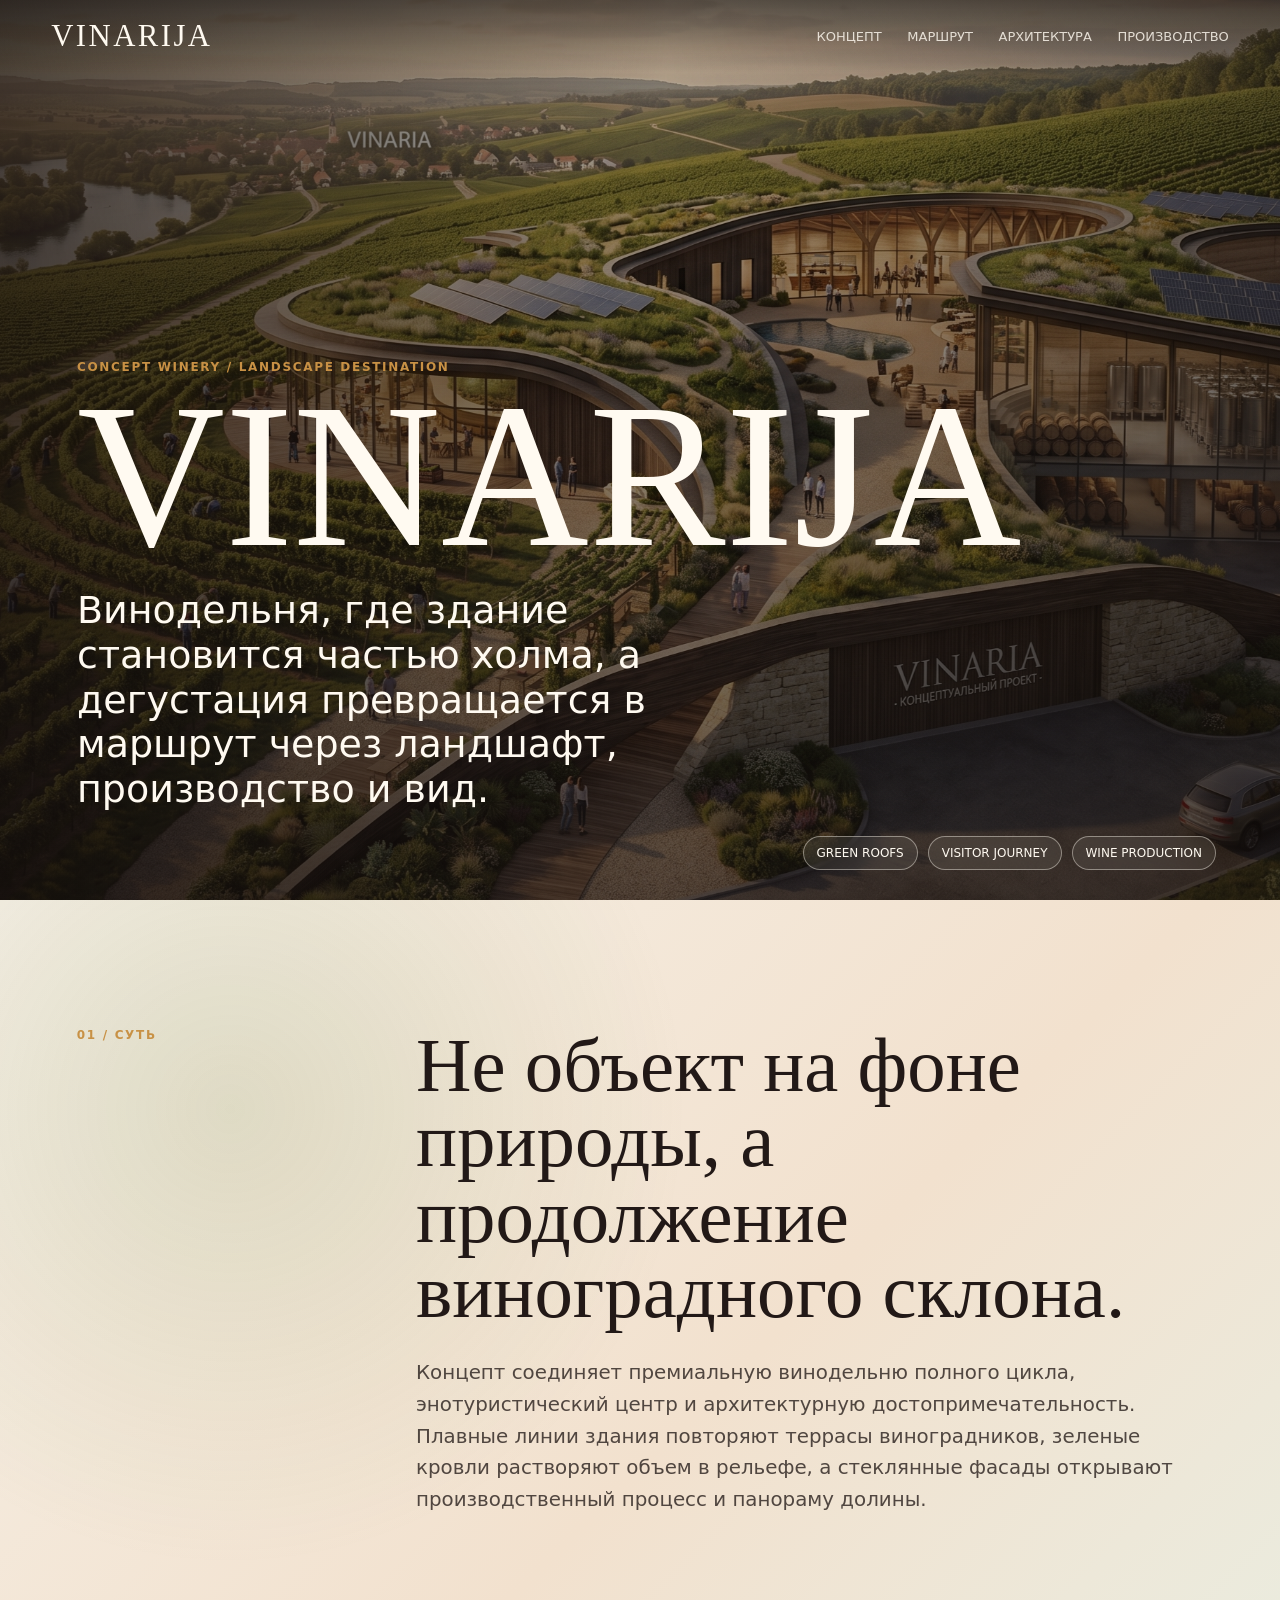
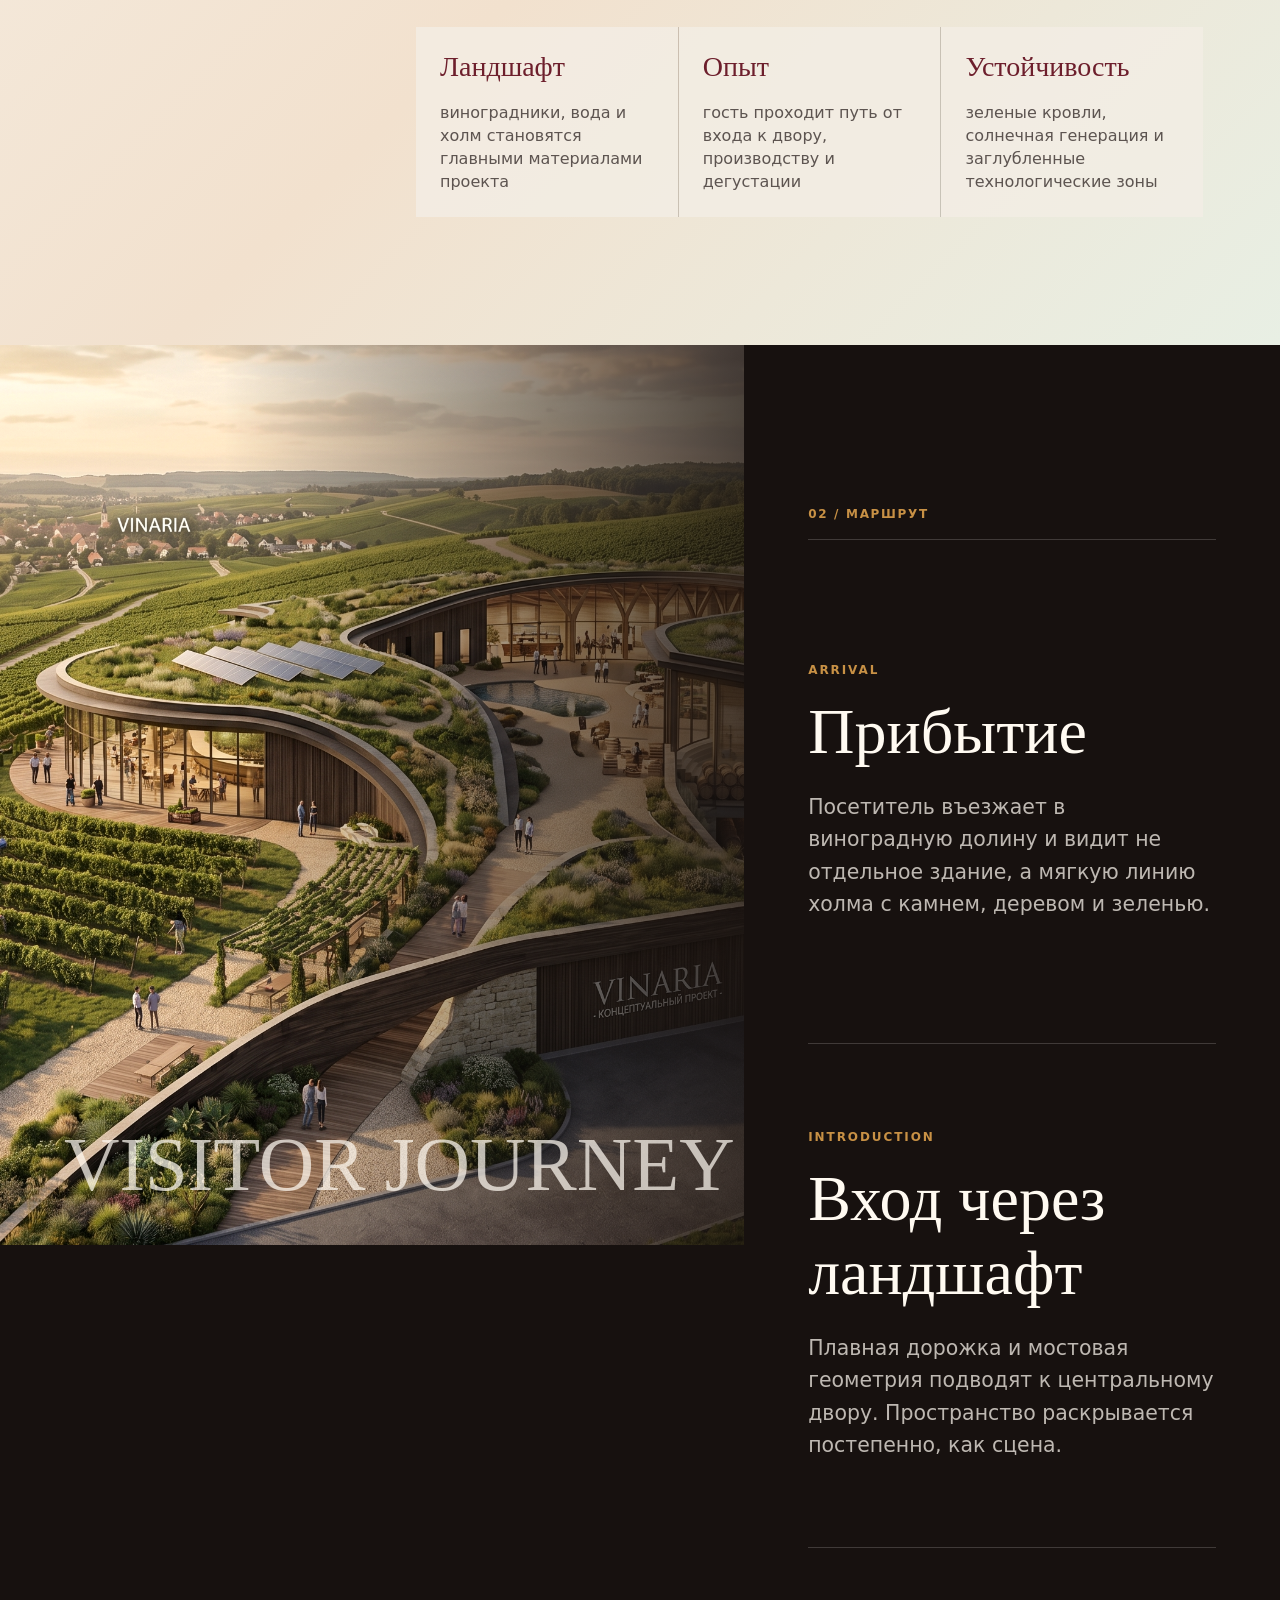
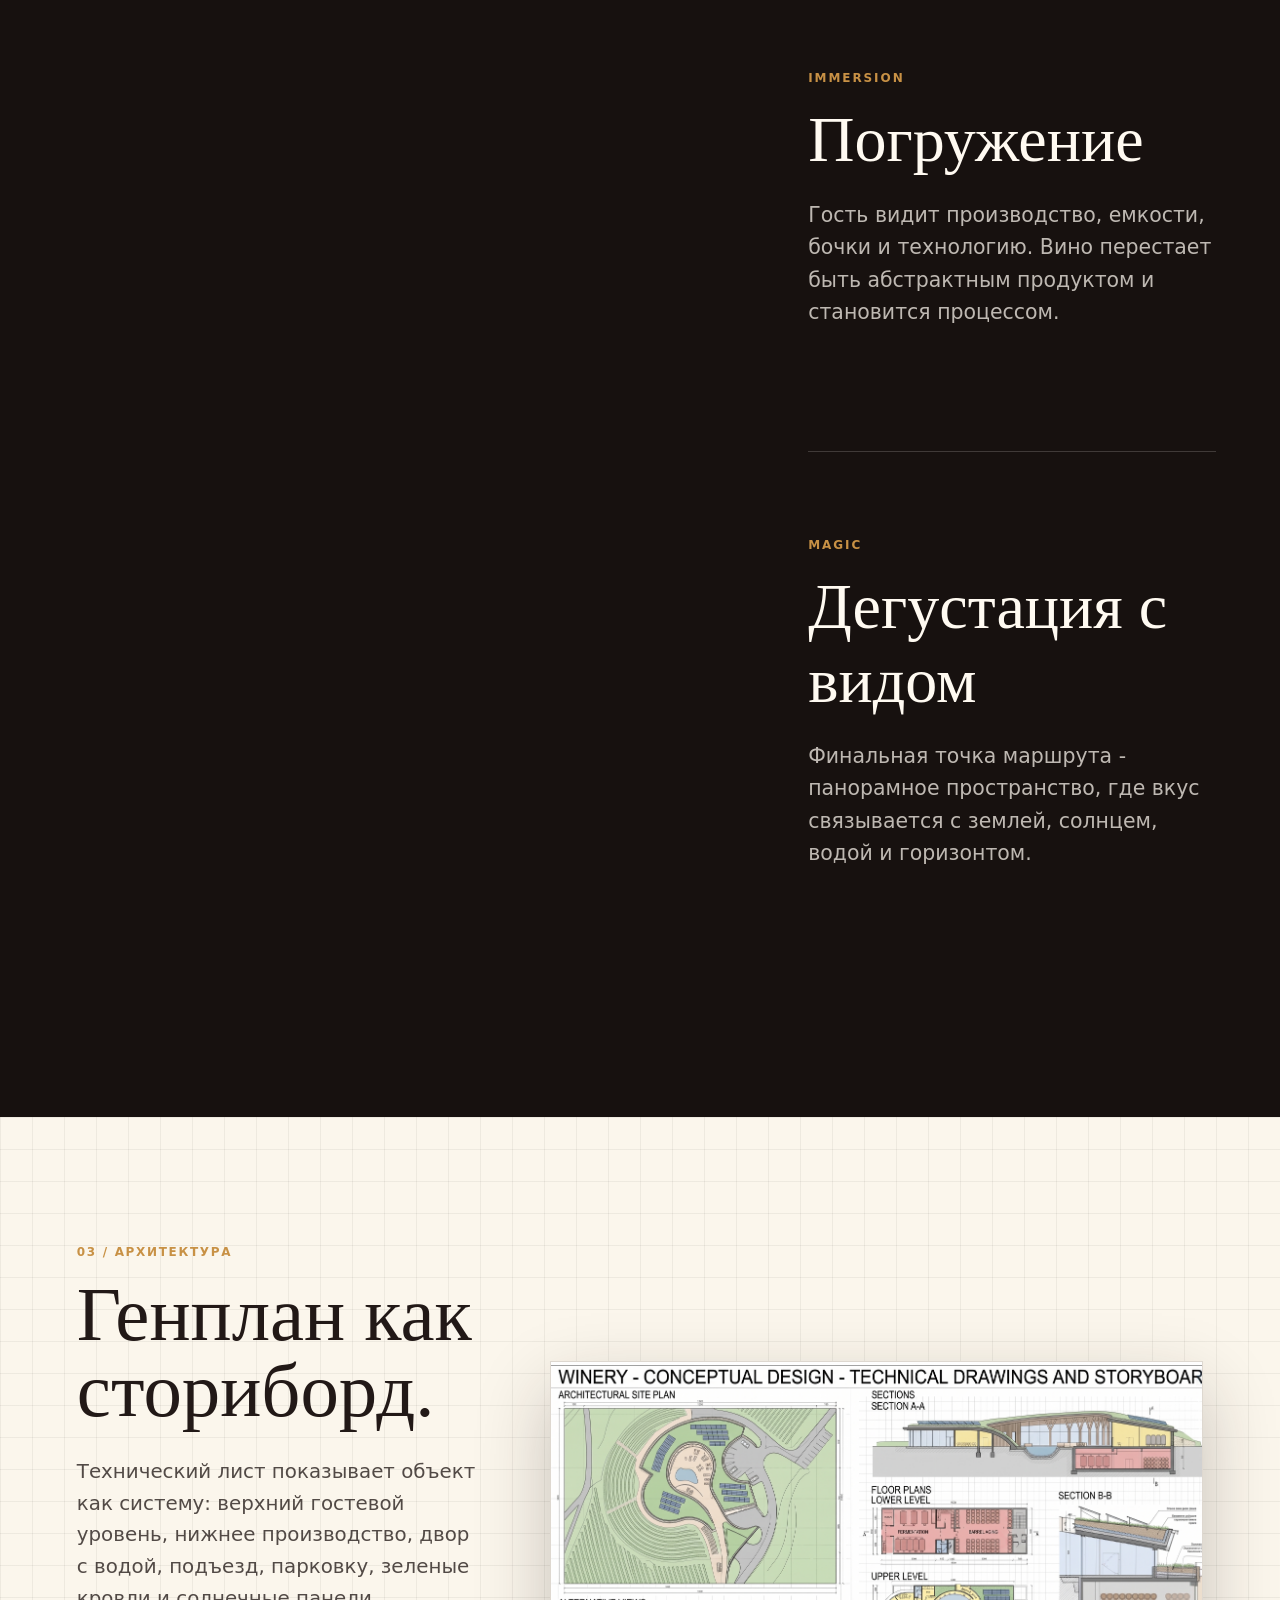
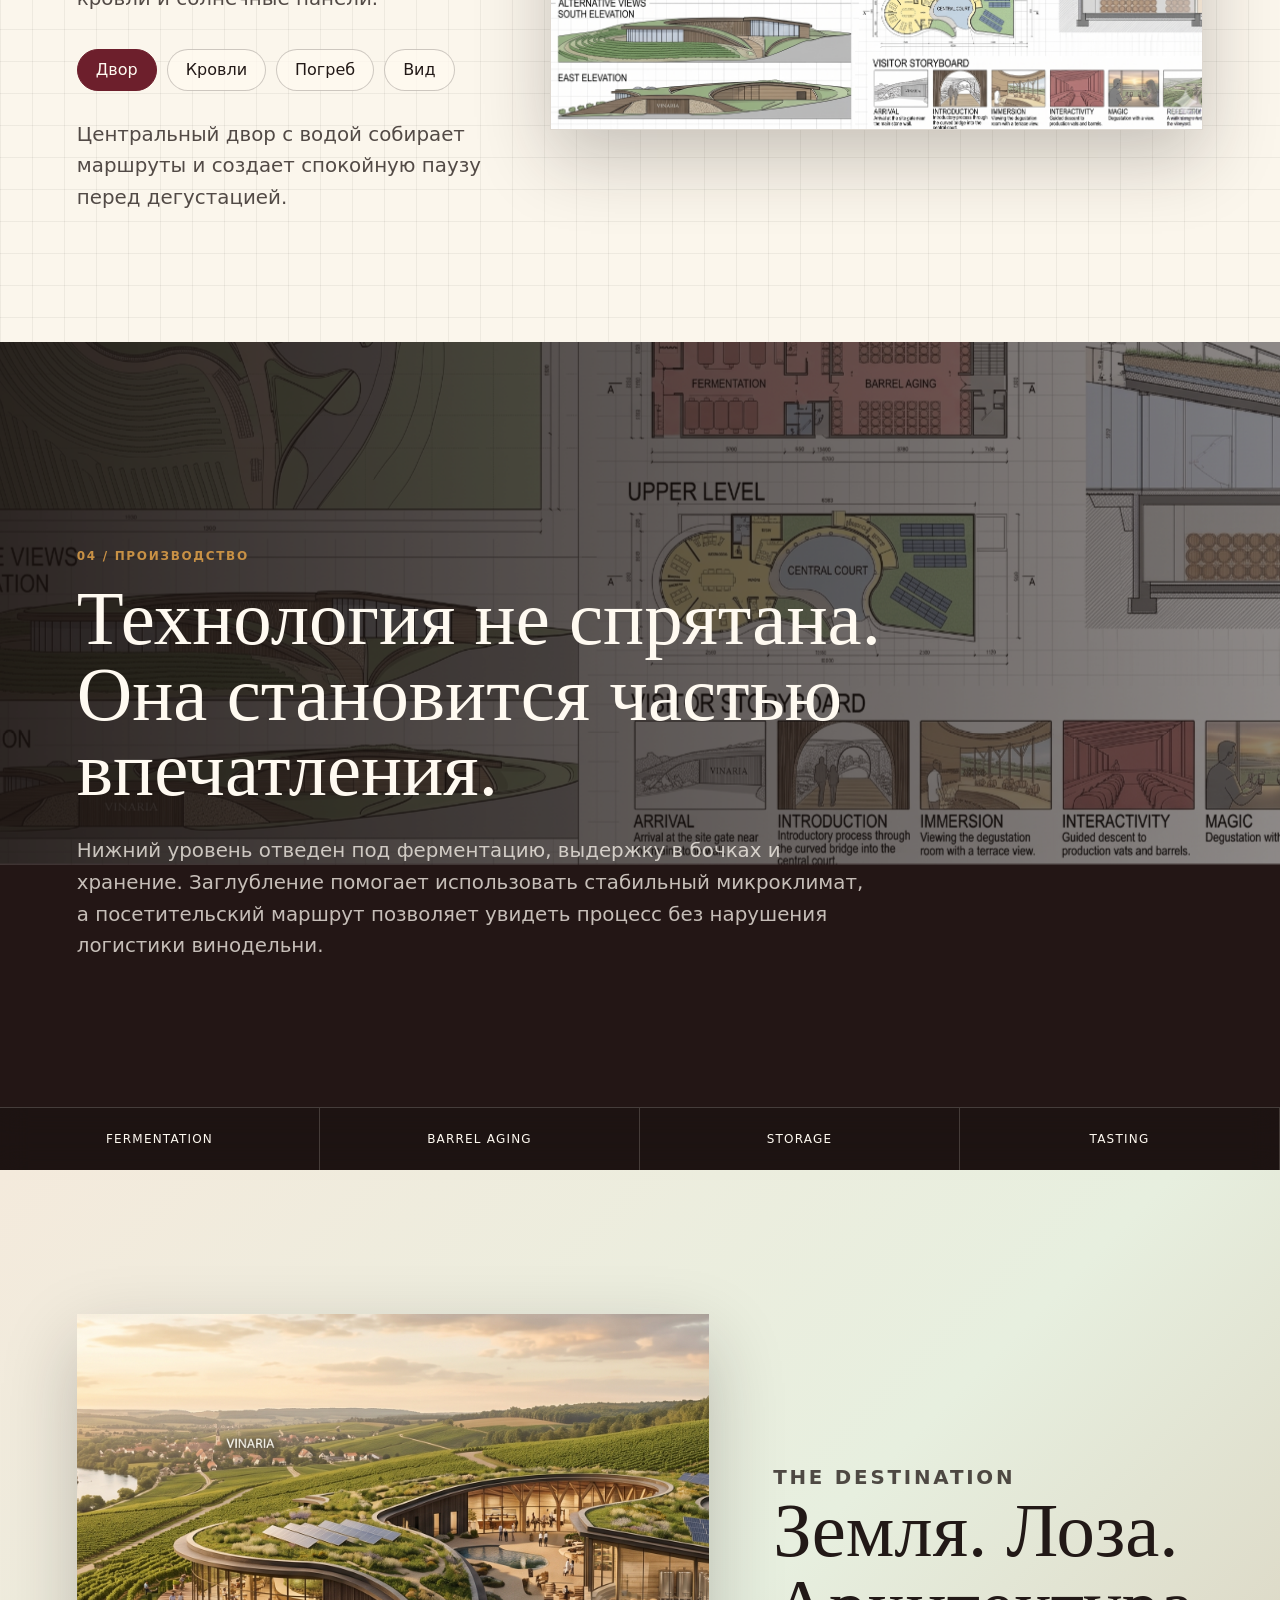
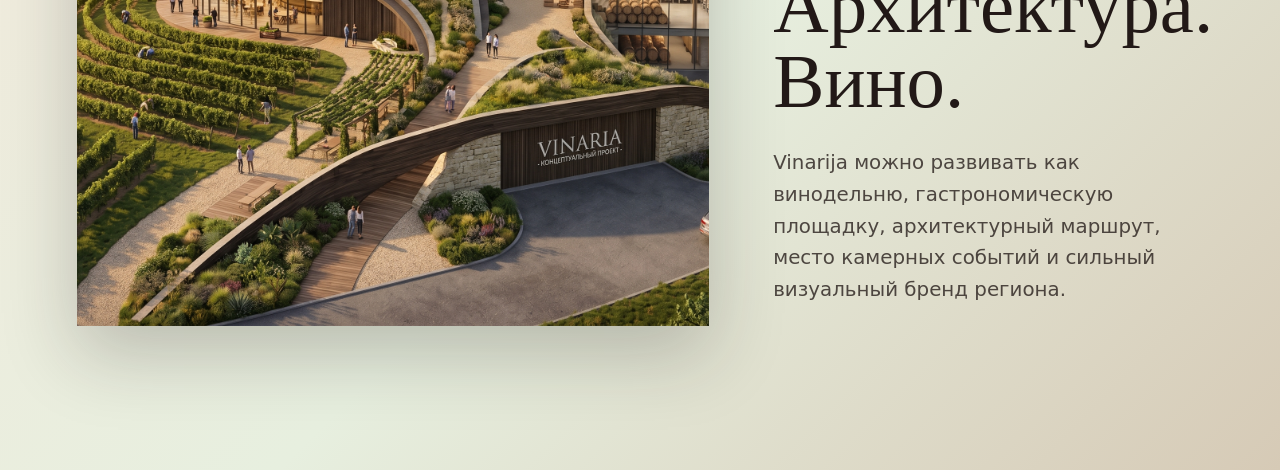
==== index.html @ 6fd708e6 "first" ====
<!doctype html>
<html lang="ru">
  <head>
    <meta charset="utf-8" />
    <meta name="viewport" content="width=device-width, initial-scale=1" />
    <title>Vinarija | Concept Winery</title>
    <meta
      name="description"
      content="Иммерсивная презентация концепта Vinarija: винодельня, встроенная в ландшафт."
    />
    <link rel="stylesheet" href="styles.css" />
  </head>
  <body>
    <div class="scroll-progress" aria-hidden="true"></div>

    <header class="site-header">
      <a class="brand" href="#top" aria-label="Vinarija">Vinarija</a>
      <nav class="nav" aria-label="Разделы презентации">
        <a href="#concept">Концепт</a>
        <a href="#journey">Маршрут</a>
        <a href="#architecture">Архитектура</a>
        <a href="#production">Производство</a>
      </nav>
    </header>

    <main id="top">
      <section class="hero" data-parallax-root>
        <img
          class="hero-bg"
          src="Gemini_Generated_Image_h305knh305knh305.png"
          alt="Панорамный вид концептуальной винодельни Vinarija среди виноградников"
          data-parallax="0.18"
        />
        <div class="hero-vignette" aria-hidden="true"></div>
        <div class="hero-content" data-parallax="-0.06">
          <p class="kicker">Concept winery / landscape destination</p>
          <h1>Vinarija</h1>
          <p class="hero-lead">
            Винодельня, где здание становится частью холма, а дегустация превращается в маршрут через
            ландшафт, производство и вид.
          </p>
        </div>
        <div class="hero-meta" aria-label="Ключевые идеи">
          <span>green roofs</span>
          <span>visitor journey</span>
          <span>wine production</span>
        </div>
      </section>

      <section id="concept" class="intro section-band">
        <div class="section-label">01 / Суть</div>
        <div class="intro-copy reveal">
          <h2>Не объект на фоне природы, а продолжение виноградного склона.</h2>
          <p>
            Концепт соединяет премиальную винодельню полного цикла, энотуристический центр и
            архитектурную достопримечательность. Плавные линии здания повторяют террасы виноградников,
            зеленые кровли растворяют объем в рельефе, а стеклянные фасады открывают производственный
            процесс и панораму долины.
          </p>
        </div>
        <div class="principles reveal">
          <article>
            <strong>Ландшафт</strong>
            <span>виноградники, вода и холм становятся главными материалами проекта</span>
          </article>
          <article>
            <strong>Опыт</strong>
            <span>гость проходит путь от входа к двору, производству и дегустации</span>
          </article>
          <article>
            <strong>Устойчивость</strong>
            <span>зеленые кровли, солнечная генерация и заглубленные технологические зоны</span>
          </article>
        </div>
      </section>

      <section id="journey" class="journey">
        <div class="sticky-visual">
          <img
            src="Gemini_Generated_Image_h305knh305knh305.png"
            alt="Вид на комплекс Vinarija с террасами, виноградниками и внутренним двором"
          />
          <div class="visual-caption">Visitor journey</div>
        </div>
        <div class="journey-steps">
          <div class="section-label">02 / Маршрут</div>
          <article class="step reveal">
            <span>Arrival</span>
            <h2>Прибытие</h2>
            <p>
              Посетитель въезжает в виноградную долину и видит не отдельное здание, а мягкую линию
              холма с камнем, деревом и зеленью.
            </p>
          </article>
          <article class="step reveal">
            <span>Introduction</span>
            <h2>Вход через ландшафт</h2>
            <p>
              Плавная дорожка и мостовая геометрия подводят к центральному двору. Пространство
              раскрывается постепенно, как сцена.
            </p>
          </article>
          <article class="step reveal">
            <span>Immersion</span>
            <h2>Погружение</h2>
            <p>
              Гость видит производство, емкости, бочки и технологию. Вино перестает быть абстрактным
              продуктом и становится процессом.
            </p>
          </article>
          <article class="step reveal">
            <span>Magic</span>
            <h2>Дегустация с видом</h2>
            <p>
              Финальная точка маршрута - панорамное пространство, где вкус связывается с землей,
              солнцем, водой и горизонтом.
            </p>
          </article>
        </div>
      </section>

      <section id="architecture" class="blueprint section-band">
        <div class="section-label">03 / Архитектура</div>
        <div class="blueprint-grid">
          <div class="blueprint-copy reveal">
            <h2>Генплан как сториборд.</h2>
            <p>
              Технический лист показывает объект как систему: верхний гостевой уровень, нижнее
              производство, двор с водой, подъезд, парковку, зеленые кровли и солнечные панели.
            </p>
            <div class="hotspot-list" aria-label="Зоны концепта">
              <button type="button" class="hotspot-button active" data-zone="court">Двор</button>
              <button type="button" class="hotspot-button" data-zone="roof">Кровли</button>
              <button type="button" class="hotspot-button" data-zone="cellar">Погреб</button>
              <button type="button" class="hotspot-button" data-zone="view">Вид</button>
            </div>
            <p class="zone-text" aria-live="polite">
              Центральный двор с водой собирает маршруты и создает спокойную паузу перед дегустацией.
            </p>
          </div>
          <figure class="blueprint-frame reveal">
            <img
              src="Gemini_Generated_Image_v2omvxv2omvxv2om.png"
              alt="Технический концепт-лист винодельни с генпланом, разрезами, фасадами и маршрутом посетителя"
            />
          </figure>
        </div>
      </section>

      <section id="production" class="production">
        <div class="production-bg" aria-hidden="true"></div>
        <div class="production-content reveal">
          <div class="section-label">04 / Производство</div>
          <h2>Технология не спрятана. Она становится частью впечатления.</h2>
          <p>
            Нижний уровень отведен под ферментацию, выдержку в бочках и хранение. Заглубление помогает
            использовать стабильный микроклимат, а посетительский маршрут позволяет увидеть процесс без
            нарушения логистики винодельни.
          </p>
        </div>
        <div class="production-strip" aria-label="Производственные зоны">
          <span>fermentation</span>
          <span>barrel aging</span>
          <span>storage</span>
          <span>tasting</span>
        </div>
      </section>

      <section class="finale">
        <div class="finale-image reveal">
          <img
            src="Gemini_Generated_Image_h305knh305knh305.png"
            alt="Закатный вид на комплекс Vinarija в виноградниках"
          />
        </div>
        <div class="finale-copy reveal">
          <p class="kicker">The destination</p>
          <h2>Земля. Лоза. Архитектура. Вино.</h2>
          <p>
            Vinarija можно развивать как винодельню, гастрономическую площадку, архитектурный маршрут,
            место камерных событий и сильный визуальный бренд региона.
          </p>
        </div>
      </section>
    </main>

    <script src="script.js"></script>
  </body>
</html>
---- styles.css ----
:root {
  --ink: #221917;
  --paper: #f6f0e6;
  --mist: #e8efe4;
  --stone: #b9ab95;
  --moss: #4f6c3d;
  --leaf: #789052;
  --wine: #6d1f2c;
  --amber: #c89145;
  --white: #fffaf1;
  --shadow: 0 28px 70px rgba(34, 25, 23, 0.24);
  --header-h: 72px;
}

* {
  box-sizing: border-box;
}

html {
  scroll-behavior: smooth;
}

body {
  margin: 0;
  color: var(--ink);
  background: var(--paper);
  font-family:
    Inter, ui-sans-serif, system-ui, -apple-system, BlinkMacSystemFont, "Segoe UI", Arial, sans-serif;
  overflow-x: hidden;
}

img {
  display: block;
  max-width: 100%;
}

a {
  color: inherit;
  text-decoration: none;
}

.scroll-progress {
  position: fixed;
  z-index: 50;
  top: 0;
  left: 0;
  width: 0%;
  height: 3px;
  background: linear-gradient(90deg, var(--wine), var(--amber), var(--leaf));
}

.site-header {
  position: fixed;
  z-index: 40;
  top: 0;
  left: 0;
  right: 0;
  height: var(--header-h);
  display: flex;
  align-items: center;
  justify-content: space-between;
  padding: 0 clamp(18px, 4vw, 56px);
  color: var(--white);
  background: linear-gradient(180deg, rgba(24, 18, 15, 0.58), rgba(24, 18, 15, 0));
  transition:
    background 220ms ease,
    color 220ms ease,
    box-shadow 220ms ease;
}

.site-header.is-solid {
  color: var(--ink);
  background: rgba(246, 240, 230, 0.9);
  backdrop-filter: blur(18px);
  box-shadow: 0 10px 30px rgba(34, 25, 23, 0.08);
}

.brand {
  font-family: Georgia, "Times New Roman", serif;
  font-size: clamp(22px, 2.4vw, 34px);
  text-transform: uppercase;
  letter-spacing: 0.08em;
}

.nav {
  display: flex;
  gap: clamp(12px, 2vw, 28px);
  font-size: 13px;
  text-transform: uppercase;
}

.nav a {
  opacity: 0.82;
}

.nav a:hover {
  opacity: 1;
}

.hero {
  position: relative;
  min-height: 100vh;
  display: grid;
  align-items: end;
  padding: calc(var(--header-h) + 64px) clamp(20px, 6vw, 92px) 88px;
  isolation: isolate;
  overflow: hidden;
  color: var(--white);
}

.hero-bg {
  position: absolute;
  z-index: -3;
  inset: -8vh -4vw;
  width: 108vw;
  height: 116vh;
  max-width: none;
  object-fit: cover;
  transform: translate3d(0, var(--parallax-y, 0px), 0) scale(1.03);
  will-change: transform;
}

.hero-vignette {
  position: absolute;
  z-index: -2;
  inset: 0;
  background:
    linear-gradient(90deg, rgba(20, 14, 12, 0.72), rgba(20, 14, 12, 0.18) 52%, rgba(20, 14, 12, 0.42)),
    linear-gradient(180deg, rgba(20, 14, 12, 0.12), rgba(20, 14, 12, 0.62));
}

.hero-content {
  max-width: 820px;
  transform: translate3d(0, var(--parallax-y, 0px), 0);
  will-change: transform;
}

.kicker,
.section-label {
  margin: 0 0 18px;
  color: var(--amber);
  font-size: 12px;
  font-weight: 700;
  letter-spacing: 0.14em;
  text-transform: uppercase;
}

.hero h1 {
  margin: 0;
  font-family: Georgia, "Times New Roman", serif;
  font-size: clamp(76px, 16vw, 220px);
  font-weight: 400;
  line-height: 0.82;
  text-transform: uppercase;
}

.hero-lead {
  max-width: 680px;
  margin: 28px 0 0;
  font-size: clamp(20px, 3vw, 38px);
  line-height: 1.18;
}

.hero-meta {
  position: absolute;
  right: clamp(18px, 5vw, 72px);
  bottom: 30px;
  display: flex;
  gap: 10px;
  flex-wrap: wrap;
  justify-content: flex-end;
}

.hero-meta span {
  padding: 9px 13px;
  border: 1px solid rgba(255, 250, 241, 0.42);
  border-radius: 999px;
  color: var(--white);
  background: rgba(255, 250, 241, 0.08);
  backdrop-filter: blur(14px);
  font-size: 12px;
  text-transform: uppercase;
}

.section-band {
  padding: clamp(70px, 10vw, 140px) clamp(20px, 6vw, 92px);
}

.intro {
  display: grid;
  grid-template-columns: minmax(120px, 0.4fr) minmax(0, 1.2fr);
  gap: clamp(28px, 6vw, 88px);
  background:
    radial-gradient(circle at 18% 20%, rgba(120, 144, 82, 0.18), transparent 34%),
    linear-gradient(135deg, var(--paper), #f2e1ce 52%, var(--mist));
}

.intro-copy h2,
.blueprint-copy h2,
.production-content h2,
.finale-copy h2 {
  margin: 0;
  font-family: Georgia, "Times New Roman", serif;
  font-size: clamp(38px, 6vw, 88px);
  font-weight: 400;
  line-height: 0.98;
}

.intro-copy p,
.blueprint-copy p,
.production-content p,
.finale-copy p {
  margin: 28px 0 0;
  max-width: 790px;
  color: rgba(34, 25, 23, 0.78);
  font-size: clamp(17px, 1.55vw, 23px);
  line-height: 1.6;
}

.principles {
  grid-column: 2;
  display: grid;
  grid-template-columns: repeat(3, minmax(0, 1fr));
  gap: 1px;
  margin-top: 34px;
  background: rgba(34, 25, 23, 0.18);
}

.principles article {
  min-height: 180px;
  padding: 24px;
  background: rgba(255, 250, 241, 0.76);
}

.principles strong {
  display: block;
  margin-bottom: 18px;
  color: var(--wine);
  font-family: Georgia, "Times New Roman", serif;
  font-size: 28px;
  font-weight: 400;
}

.principles span {
  color: rgba(34, 25, 23, 0.72);
  line-height: 1.45;
}

.journey {
  display: grid;
  grid-template-columns: minmax(0, 1fr) minmax(360px, 0.72fr);
  min-height: 240vh;
  background: #17110f;
  color: var(--white);
}

.sticky-visual {
  position: sticky;
  top: 0;
  height: 100vh;
  overflow: hidden;
}

.sticky-visual img {
  width: 100%;
  height: 100%;
  object-fit: cover;
  transform: scale(1.04);
  filter: saturate(0.9) contrast(1.04);
}

.sticky-visual::after {
  content: "";
  position: absolute;
  inset: 0;
  background: linear-gradient(90deg, transparent 30%, rgba(23, 17, 15, 0.75));
}

.visual-caption {
  position: absolute;
  left: clamp(20px, 5vw, 70px);
  bottom: 36px;
  z-index: 2;
  color: rgba(255, 250, 241, 0.72);
  font-family: Georgia, "Times New Roman", serif;
  font-size: clamp(38px, 6vw, 96px);
  text-transform: uppercase;
}

.journey-steps {
  padding: 18vh clamp(20px, 5vw, 72px);
}

.journey .section-label {
  position: sticky;
  top: 96px;
}

.step {
  min-height: 56vh;
  display: flex;
  flex-direction: column;
  justify-content: center;
  border-top: 1px solid rgba(255, 250, 241, 0.18);
}

.step span {
  color: var(--amber);
  font-size: 12px;
  font-weight: 800;
  letter-spacing: 0.16em;
  text-transform: uppercase;
}

.step h2 {
  margin: 18px 0 0;
  font-family: Georgia, "Times New Roman", serif;
  font-size: clamp(38px, 5vw, 78px);
  font-weight: 400;
}

.step p {
  max-width: 540px;
  margin: 22px 0 0;
  color: rgba(255, 250, 241, 0.72);
  font-size: clamp(17px, 1.6vw, 22px);
  line-height: 1.58;
}

.blueprint {
  background:
    linear-gradient(rgba(34, 25, 23, 0.06) 1px, transparent 1px),
    linear-gradient(90deg, rgba(34, 25, 23, 0.06) 1px, transparent 1px),
    #fbf6ec;
  background-size: 32px 32px;
}

.blueprint-grid {
  display: grid;
  grid-template-columns: minmax(300px, 0.72fr) minmax(0, 1.15fr);
  gap: clamp(28px, 5vw, 70px);
  align-items: center;
}

.hotspot-list {
  display: flex;
  flex-wrap: wrap;
  gap: 10px;
  margin-top: 34px;
}

.hotspot-button {
  min-height: 42px;
  padding: 0 18px;
  border: 1px solid rgba(34, 25, 23, 0.22);
  border-radius: 999px;
  color: var(--ink);
  background: rgba(255, 250, 241, 0.74);
  cursor: pointer;
  font: inherit;
}

.hotspot-button.active,
.hotspot-button:hover {
  color: var(--white);
  background: var(--wine);
  border-color: var(--wine);
}

.zone-text {
  min-height: 92px;
}

.blueprint-frame {
  margin: 0;
  border: 1px solid rgba(34, 25, 23, 0.15);
  background: var(--white);
  box-shadow: var(--shadow);
  overflow: hidden;
}

.blueprint-frame img {
  width: 100%;
  aspect-ratio: 16 / 9;
  object-fit: cover;
  object-position: 50% 28%;
  transition: transform 500ms ease;
}

.blueprint-frame:hover img {
  transform: scale(1.035);
}

.production {
  position: relative;
  min-height: 92vh;
  display: grid;
  align-items: center;
  padding: clamp(70px, 10vw, 140px) clamp(20px, 6vw, 92px);
  overflow: hidden;
  color: var(--white);
  background: #231615;
}

.production-bg {
  position: absolute;
  inset: 0;
  background:
    linear-gradient(90deg, rgba(23, 17, 15, 0.9), rgba(23, 17, 15, 0.28)),
    url("Gemini_Generated_Image_v2omvxv2omvxv2om.png") center / cover;
  transform: translate3d(0, var(--production-y, 0px), 0) scale(1.08);
  opacity: 0.72;
  will-change: transform;
}

.production-content {
  position: relative;
  z-index: 1;
  max-width: 900px;
}

.production-content p {
  color: rgba(255, 250, 241, 0.74);
}

.production-strip {
  position: absolute;
  z-index: 1;
  left: 0;
  right: 0;
  bottom: 0;
  display: grid;
  grid-template-columns: repeat(4, 1fr);
  border-top: 1px solid rgba(255, 250, 241, 0.18);
  background: rgba(23, 17, 15, 0.42);
  backdrop-filter: blur(14px);
}

.production-strip span {
  padding: 24px 18px;
  border-right: 1px solid rgba(255, 250, 241, 0.18);
  text-align: center;
  text-transform: uppercase;
  letter-spacing: 0.1em;
  font-size: 12px;
}

.finale {
  min-height: 100vh;
  display: grid;
  grid-template-columns: minmax(0, 1fr) minmax(320px, 0.68fr);
  gap: clamp(28px, 5vw, 76px);
  align-items: center;
  padding: clamp(70px, 10vw, 130px) clamp(20px, 6vw, 92px);
  background: linear-gradient(135deg, #f4eadc, #e7efdf 54%, #d6cab6);
}

.finale-image {
  overflow: hidden;
  box-shadow: var(--shadow);
}

.finale-image img {
  width: 100%;
  height: min(68vh, 720px);
  object-fit: cover;
}

.finale-copy {
  align-self: end;
  padding-bottom: 4vh;
}

.reveal {
  opacity: 0;
  transform: translateY(30px);
  transition:
    opacity 700ms ease,
    transform 700ms ease;
}

.reveal.in-view {
  opacity: 1;
  transform: translateY(0);
}

@media (max-width: 980px) {
  .nav {
    display: none;
  }

  .intro,
  .blueprint-grid,
  .finale {
    grid-template-columns: 1fr;
  }

  .principles {
    grid-column: auto;
    grid-template-columns: 1fr;
  }

  .journey {
    grid-template-columns: 1fr;
    min-height: auto;
  }

  .sticky-visual {
    position: relative;
    height: 64vh;
  }

  .sticky-visual::after {
    background: linear-gradient(180deg, transparent, rgba(23, 17, 15, 0.8));
  }

  .journey-steps {
    padding-top: 70px;
  }

  .step {
    min-height: 44vh;
  }
}

@media (max-width: 640px) {
  :root {
    --header-h: 62px;
  }

  .site-header {
    padding-inline: 18px;
  }

  .hero {
    min-height: 100svh;
    padding: calc(var(--header-h) + 34px) 18px 128px;
  }

  .hero-bg {
    inset: 0;
    width: 100%;
    height: 100%;
    object-position: 58% 50%;
  }

  .hero-meta {
    left: 18px;
    right: 18px;
    bottom: 24px;
    justify-content: flex-start;
  }

  .hero-content {
    margin-bottom: 76px;
  }

  .hero h1 {
    font-size: clamp(50px, 17vw, 66px);
  }

  .hero-lead {
    margin-top: 18px;
    font-size: clamp(18px, 5.8vw, 24px);
  }

  .hero-meta span {
    font-size: 11px;
  }

  .section-band,
  .production,
  .finale {
    padding-inline: 18px;
  }

  .intro-copy h2,
  .blueprint-copy h2,
  .production-content h2,
  .finale-copy h2 {
    font-size: clamp(36px, 12vw, 56px);
  }

  .blueprint-frame img {
    aspect-ratio: 4 / 5;
    object-position: 40% 20%;
  }

  .production {
    padding-bottom: 190px;
  }

  .production-strip {
    grid-template-columns: 1fr 1fr;
  }
}

@media (prefers-reduced-motion: reduce) {
  *,
  *::before,
  *::after {
    scroll-behavior: auto !important;
    transition-duration: 0.01ms !important;
    animation-duration: 0.01ms !important;
  }

  .hero-bg,
  .hero-content,
  .production-bg {
    transform: none !important;
  }
}
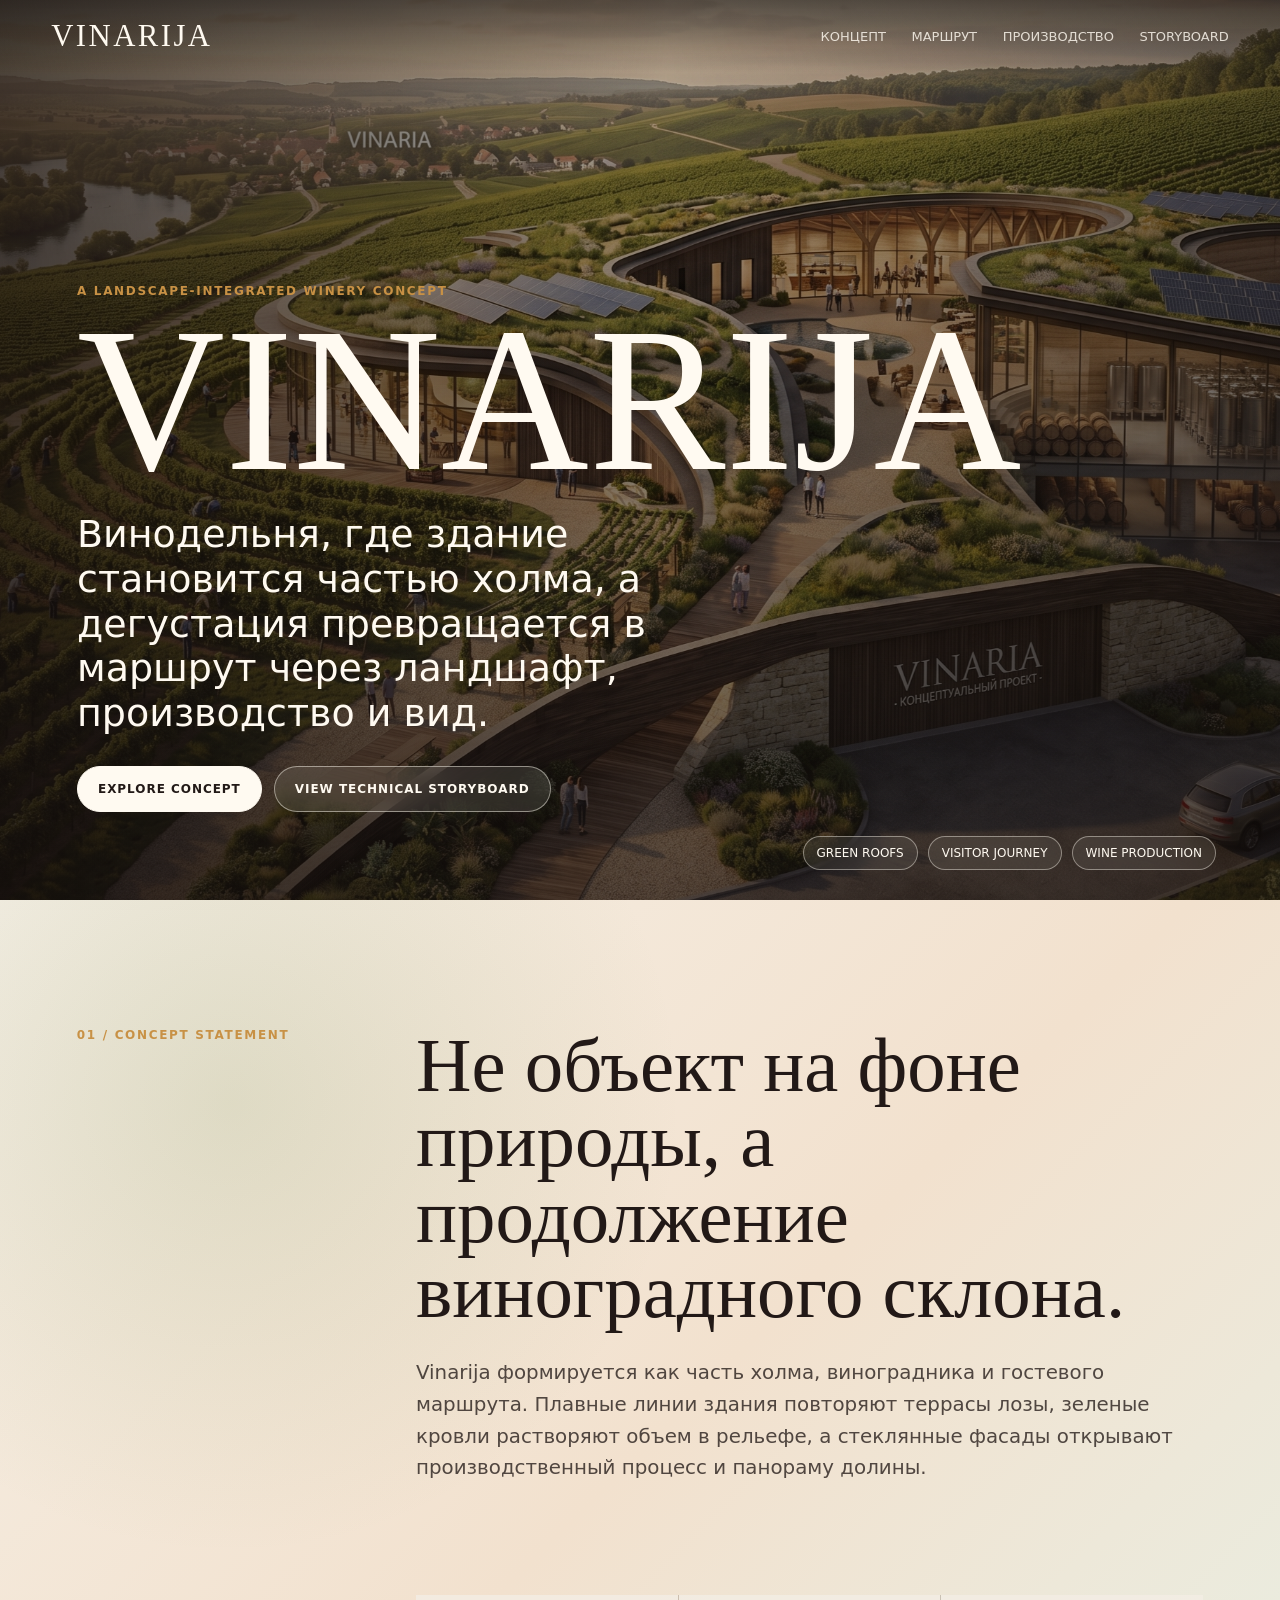
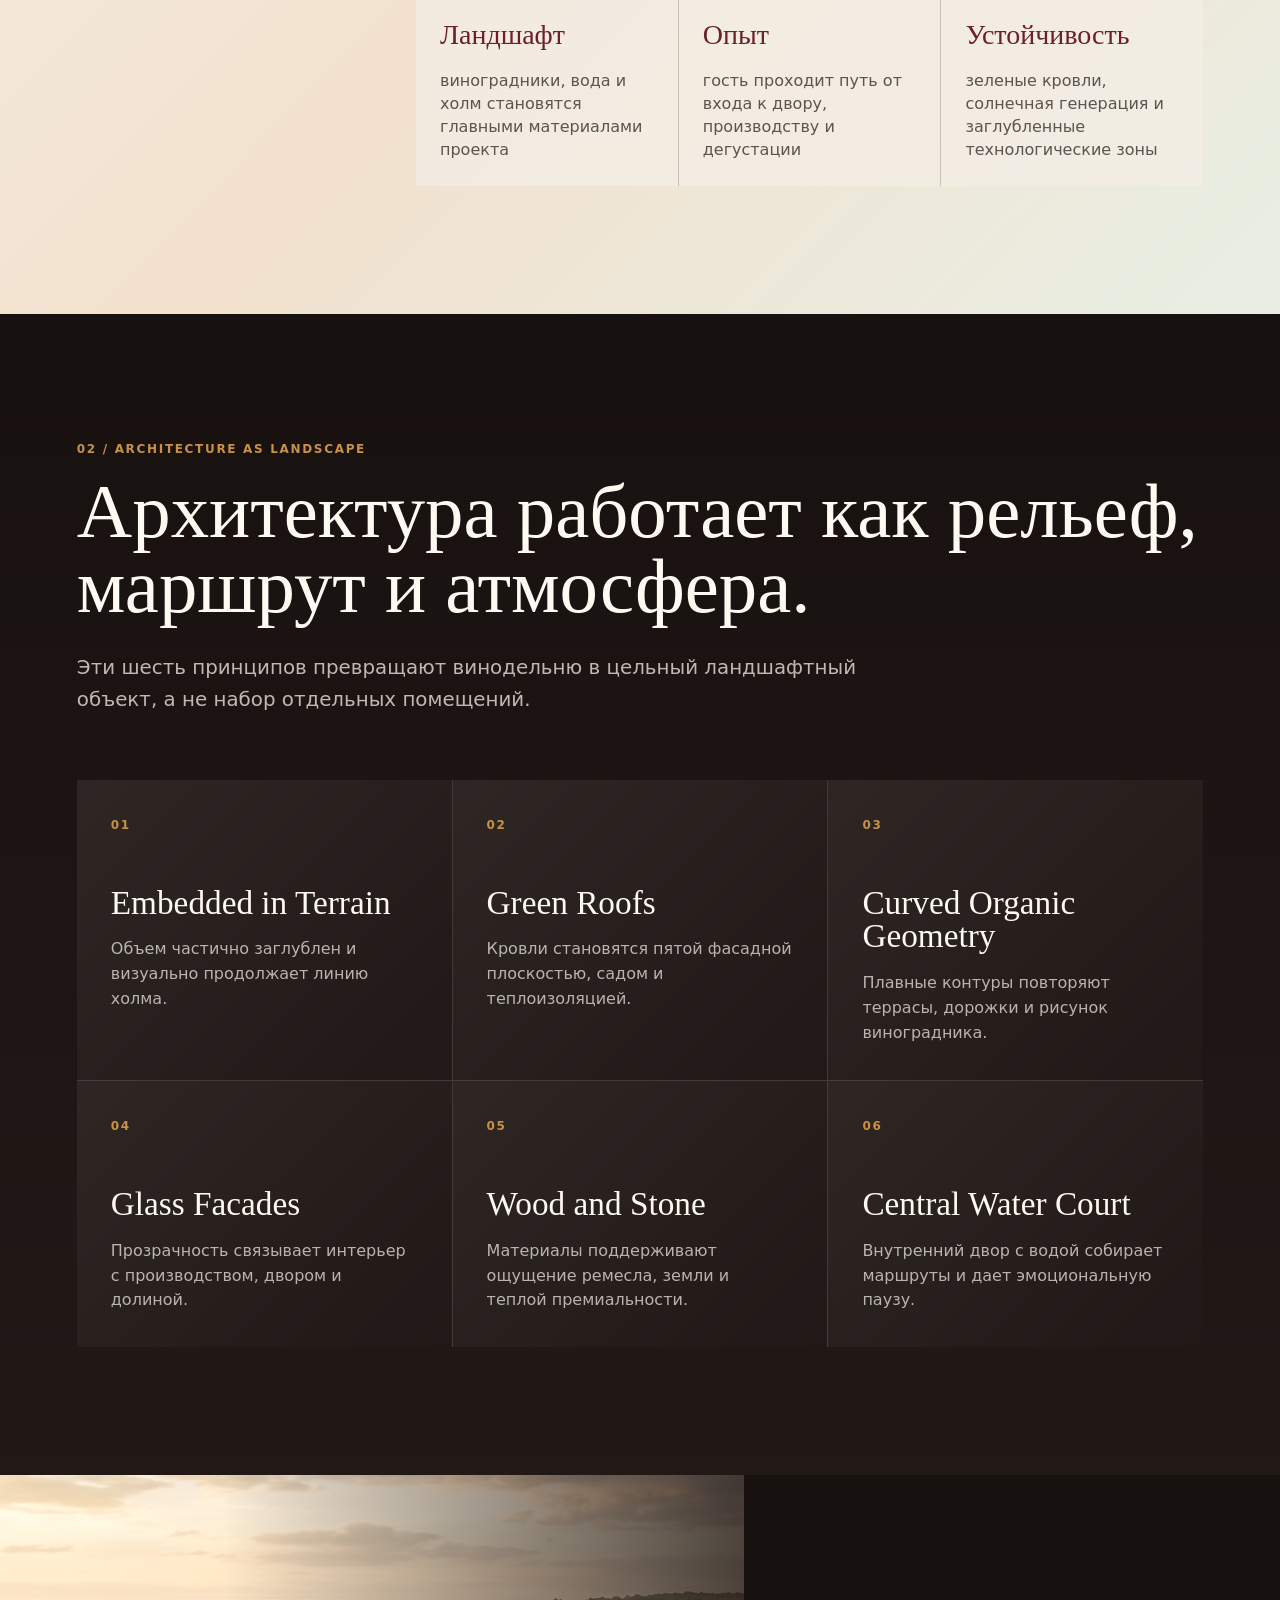
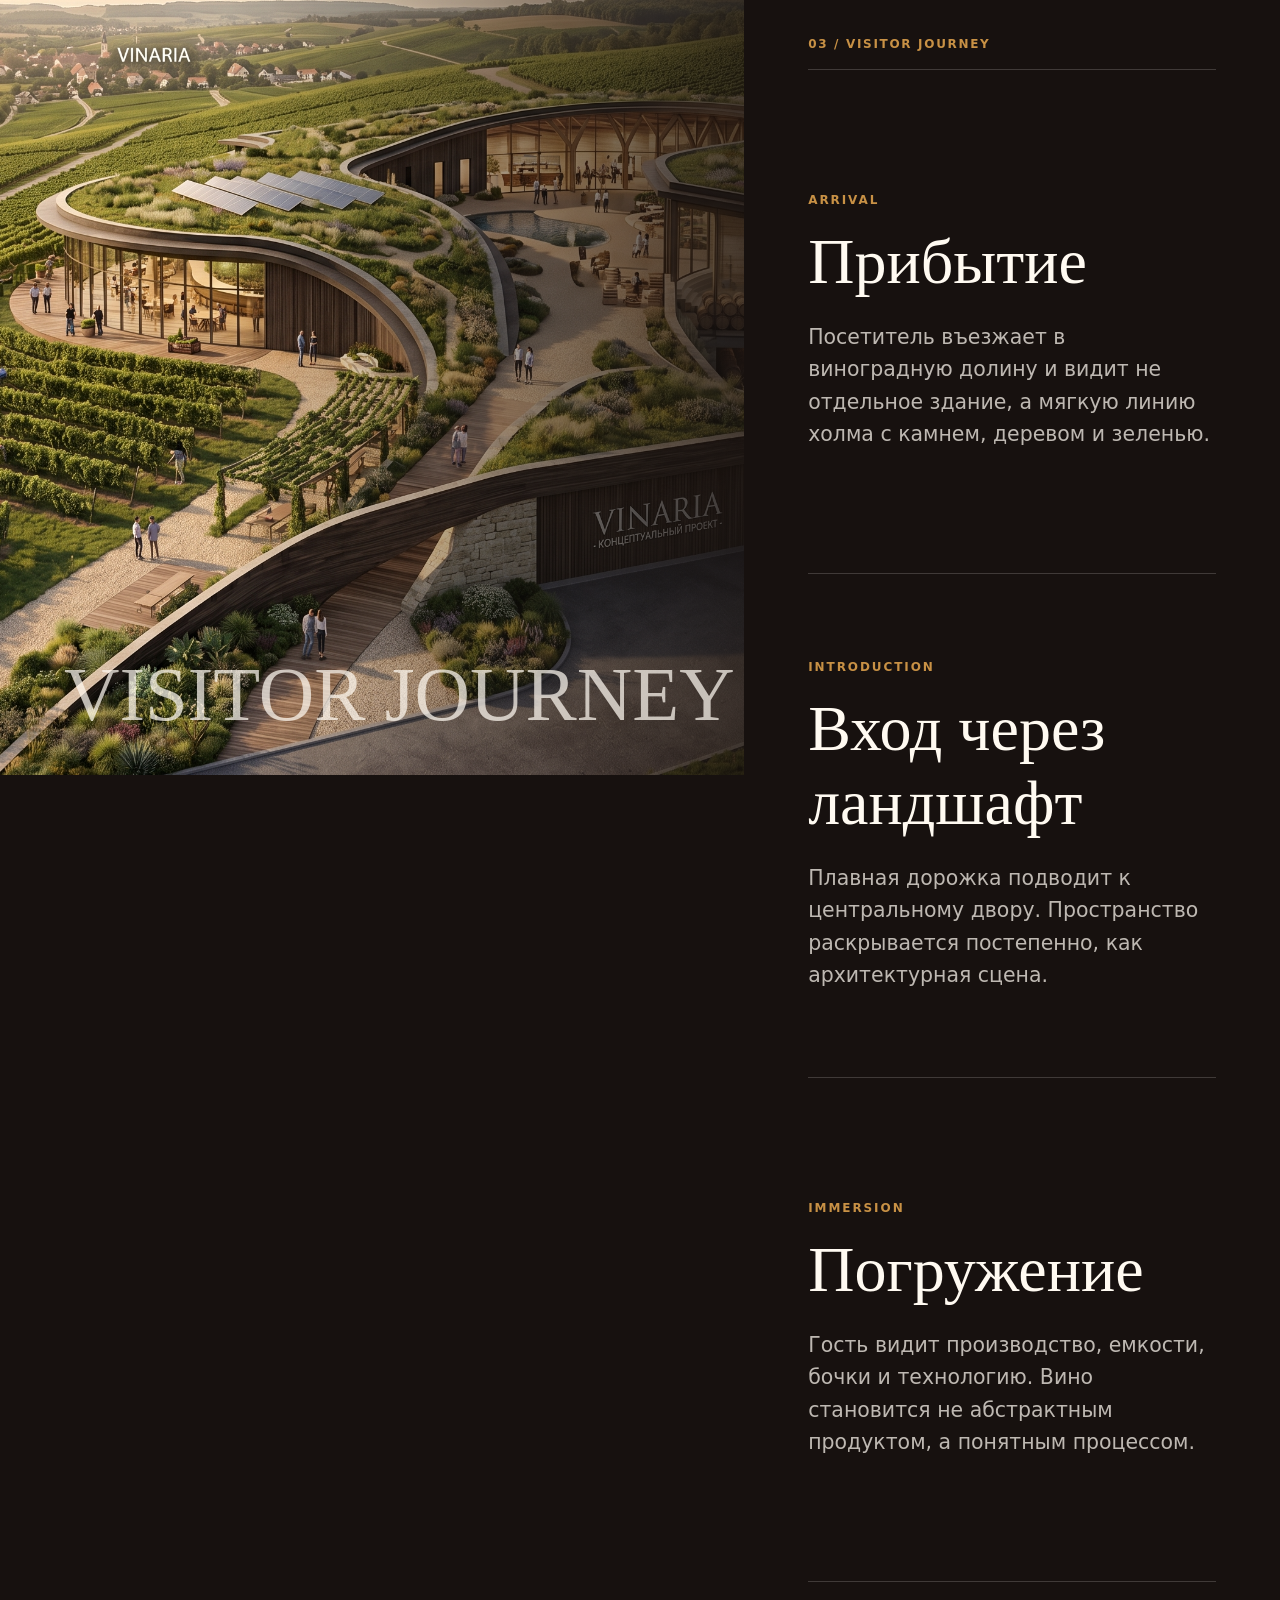
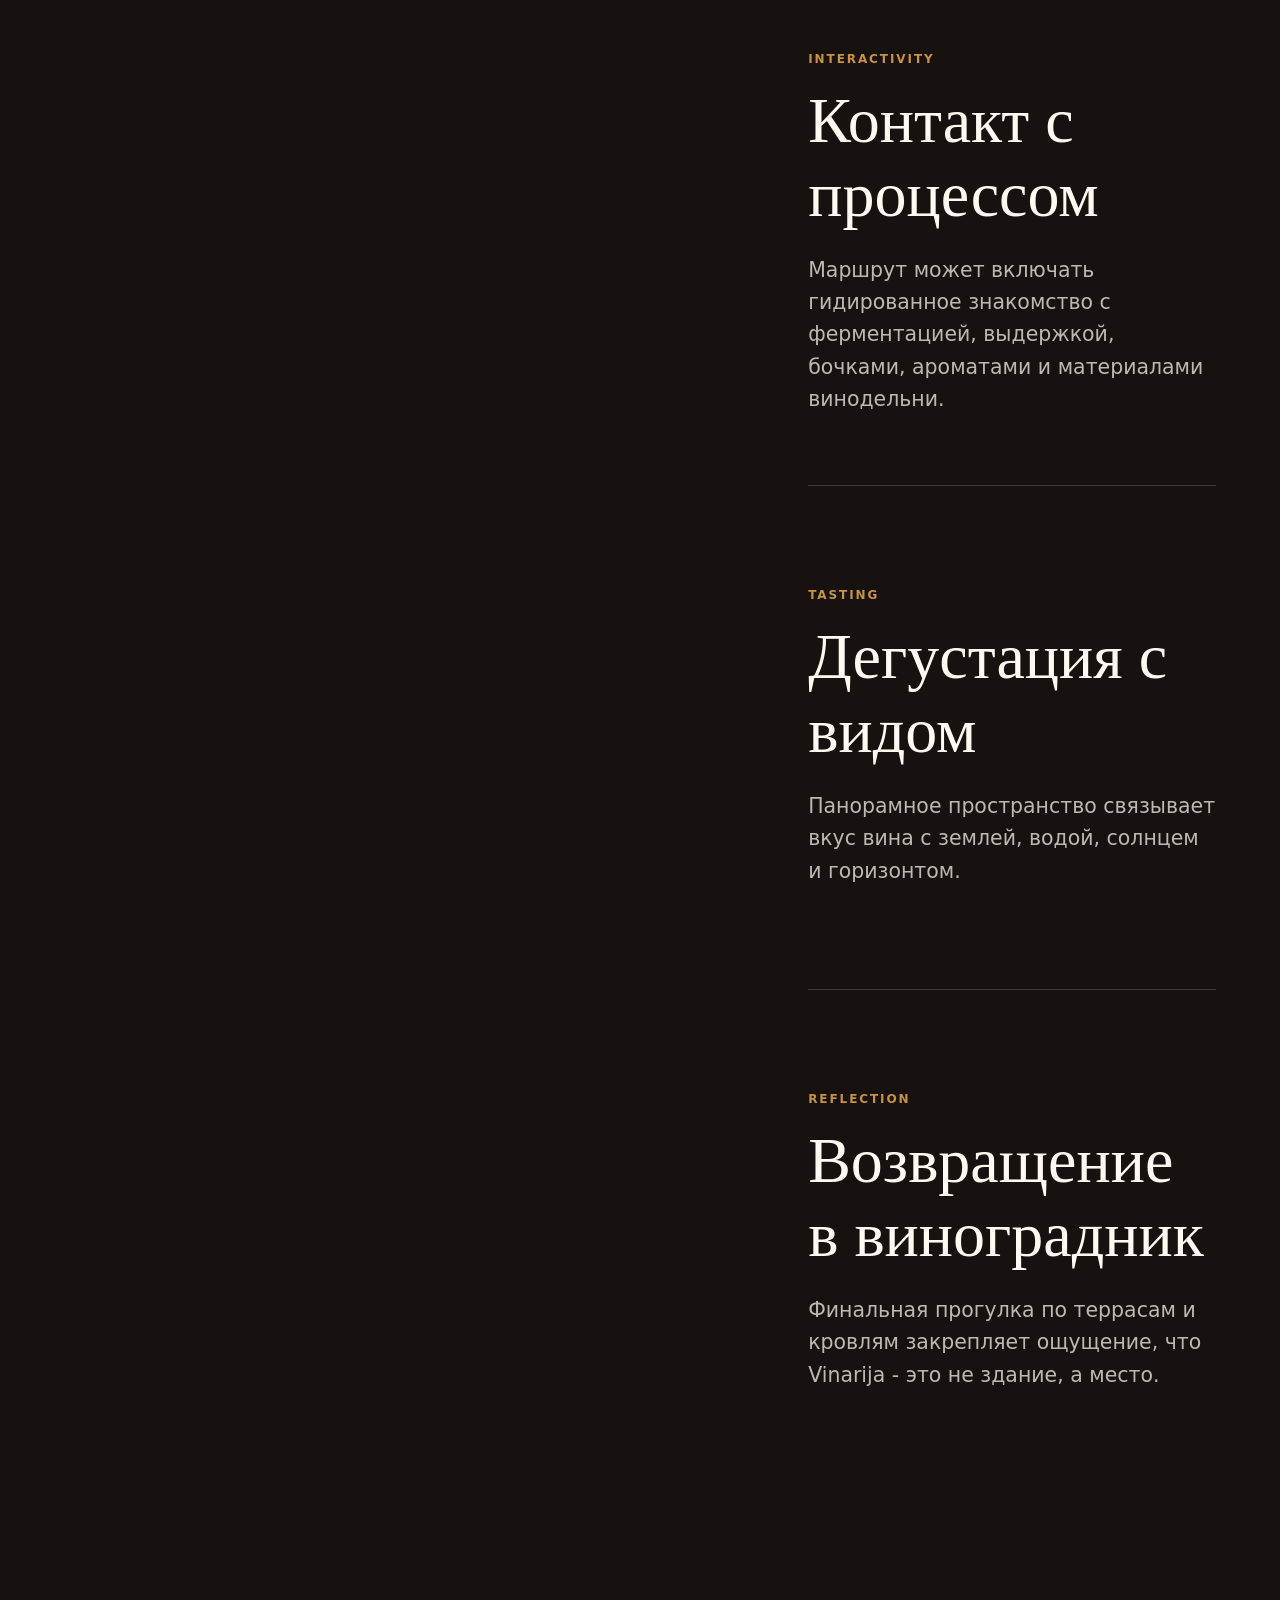
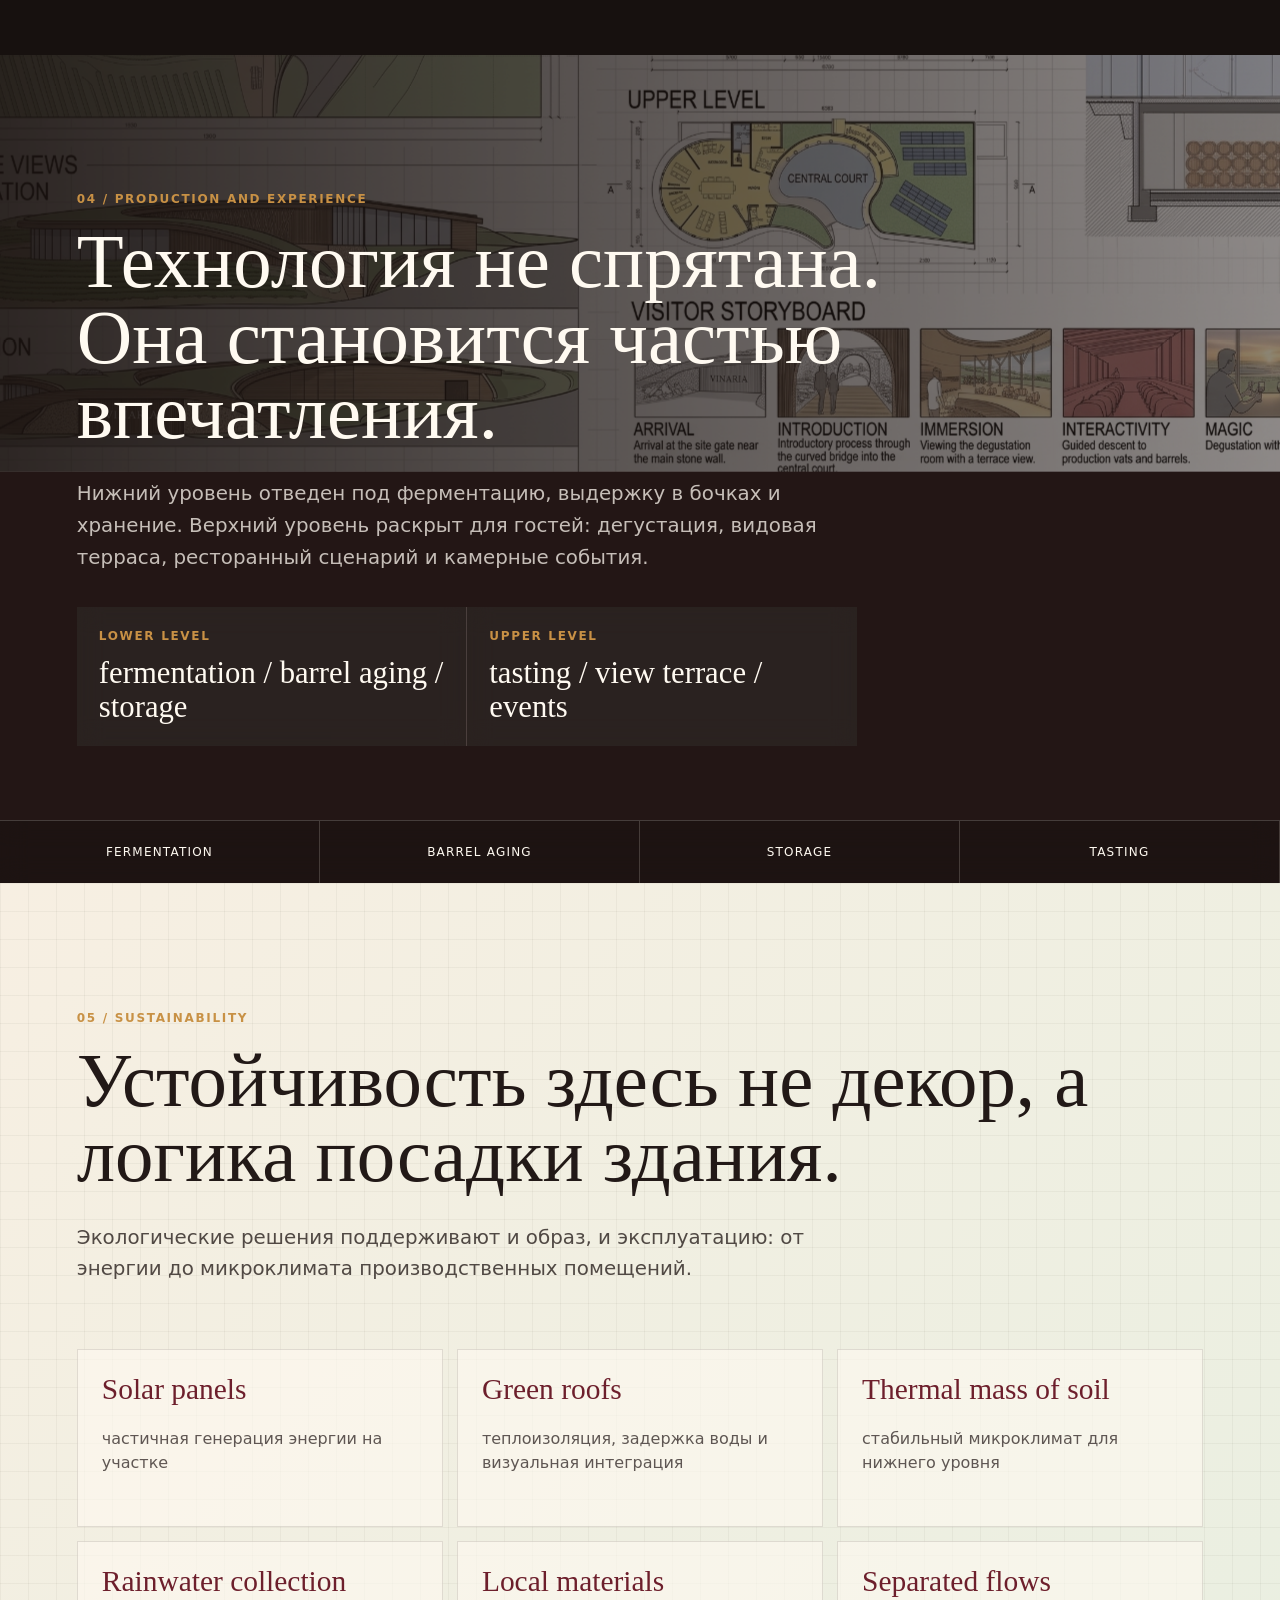
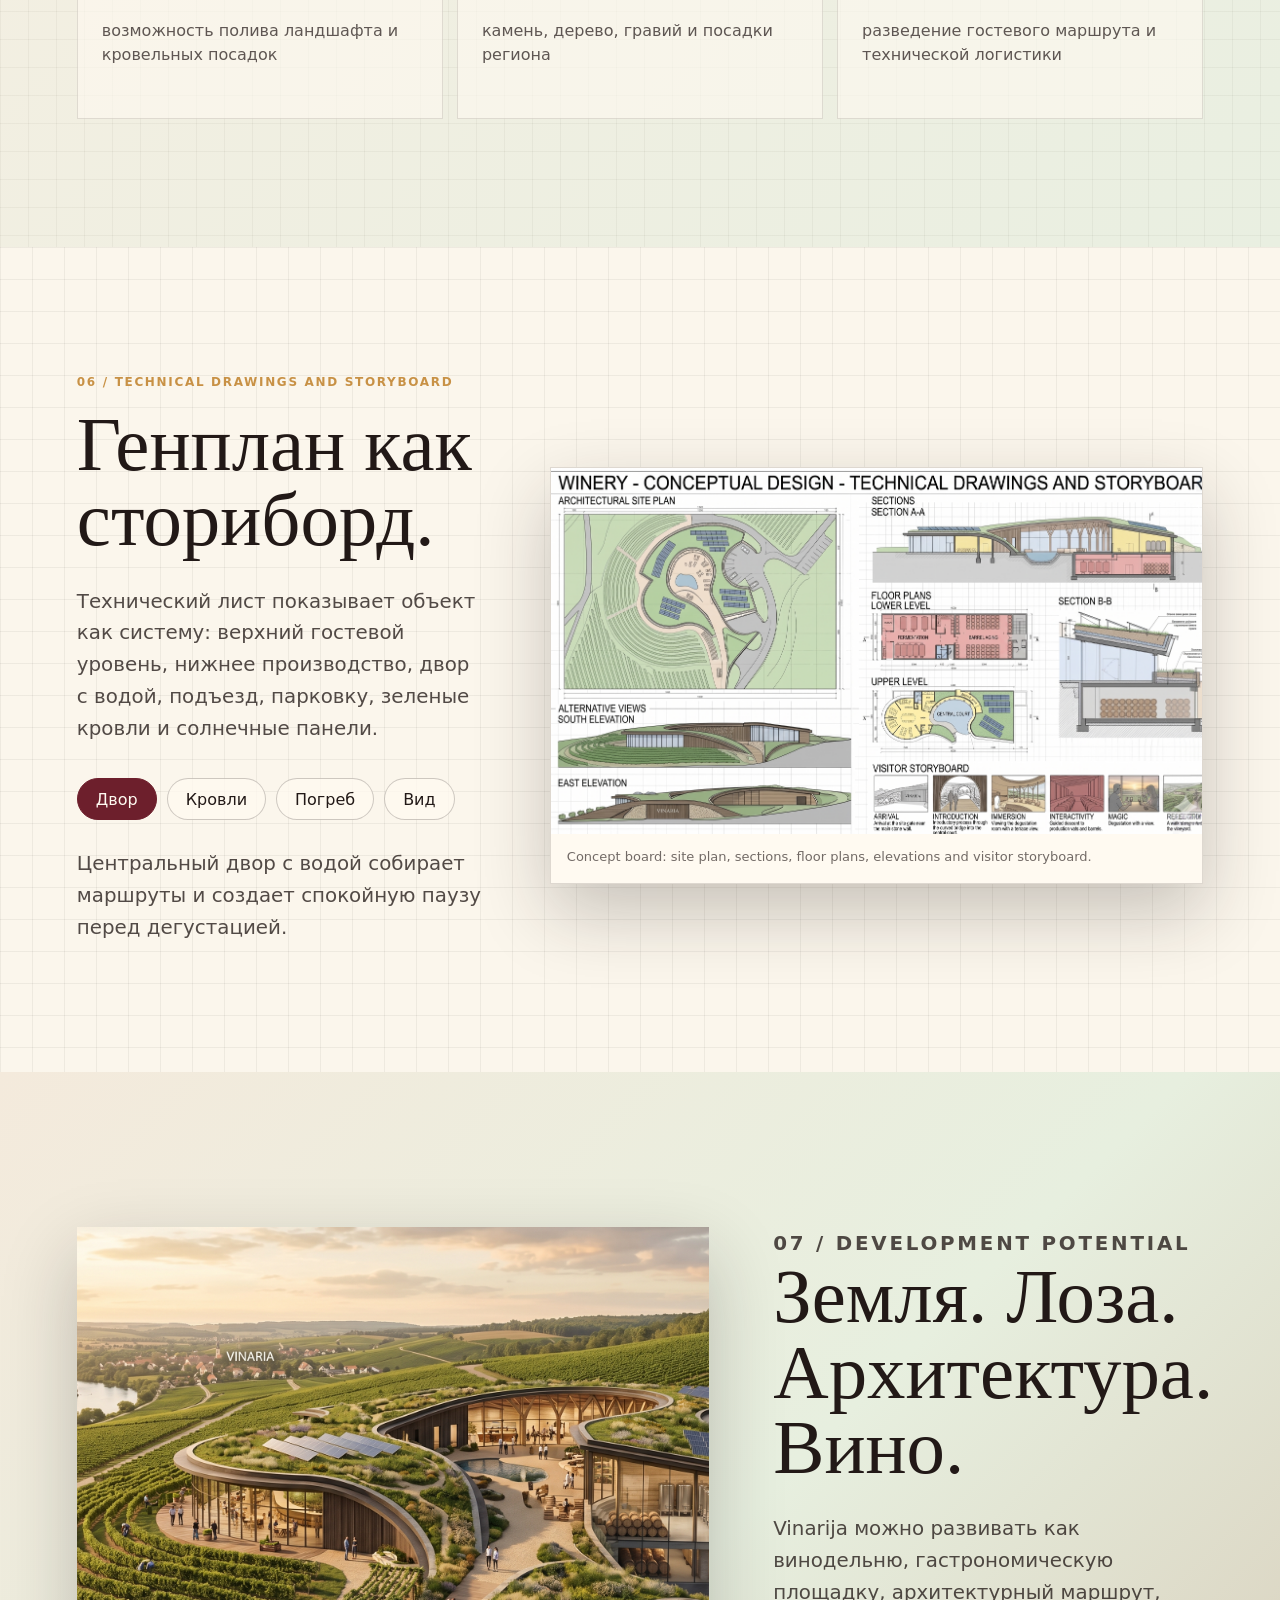
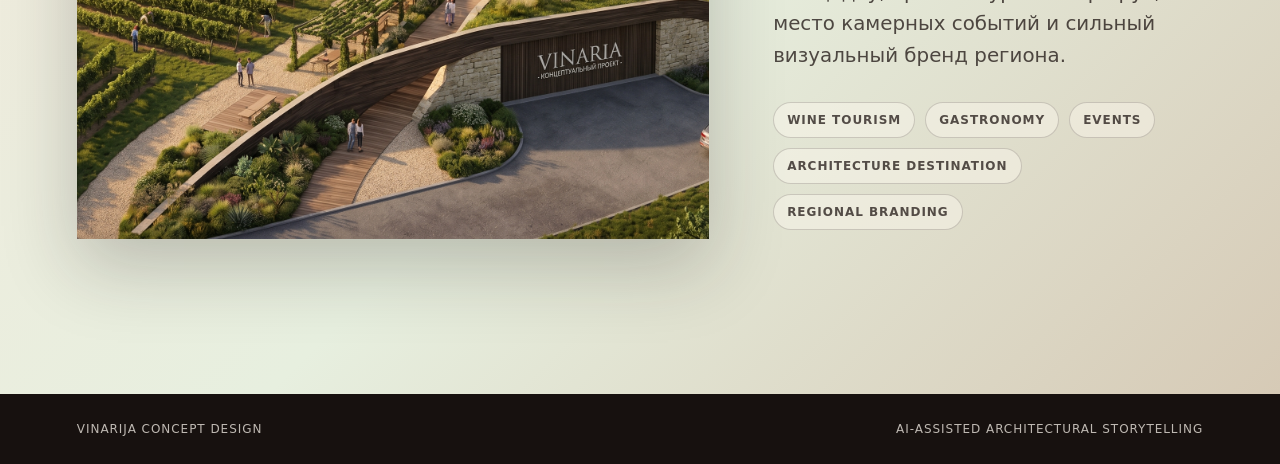
==== commit ff2ce54b: "feat: add new architecture, sustainability, and footer sections with responsive grid components and " ====
--- a/index.html
+++ b/index.html
@@ -3,10 +3,10 @@
   <head>
     <meta charset="utf-8" />
     <meta name="viewport" content="width=device-width, initial-scale=1" />
-    <title>Vinarija | Concept Winery</title>
+    <title>Vinarija | Landscape-Integrated Winery Concept</title>
     <meta
       name="description"
-      content="Иммерсивная презентация концепта Vinarija: винодельня, встроенная в ландшафт."
+      content="Иммерсивная презентация концепта Vinarija: винодельня, встроенная в виноградный ландшафт."
     />
     <link rel="stylesheet" href="styles.css" />
   </head>
@@ -18,8 +18,8 @@
       <nav class="nav" aria-label="Разделы презентации">
         <a href="#concept">Концепт</a>
         <a href="#journey">Маршрут</a>
-        <a href="#architecture">Архитектура</a>
         <a href="#production">Производство</a>
+        <a href="#storyboard">Storyboard</a>
       </nav>
     </header>
 
@@ -33,12 +33,16 @@
         />
         <div class="hero-vignette" aria-hidden="true"></div>
         <div class="hero-content" data-parallax="-0.06">
-          <p class="kicker">Concept winery / landscape destination</p>
+          <p class="kicker">A Landscape-Integrated Winery Concept</p>
           <h1>Vinarija</h1>
           <p class="hero-lead">
             Винодельня, где здание становится частью холма, а дегустация превращается в маршрут через
             ландшафт, производство и вид.
           </p>
+          <div class="hero-actions" aria-label="Быстрые переходы">
+            <a class="action primary" href="#concept">Explore Concept</a>
+            <a class="action" href="#storyboard">View Technical Storyboard</a>
+          </div>
         </div>
         <div class="hero-meta" aria-label="Ключевые идеи">
           <span>green roofs</span>
@@ -48,14 +52,13 @@
       </section>
 
       <section id="concept" class="intro section-band">
-        <div class="section-label">01 / Суть</div>
+        <div class="section-label">01 / Concept statement</div>
         <div class="intro-copy reveal">
           <h2>Не объект на фоне природы, а продолжение виноградного склона.</h2>
           <p>
-            Концепт соединяет премиальную винодельню полного цикла, энотуристический центр и
-            архитектурную достопримечательность. Плавные линии здания повторяют террасы виноградников,
-            зеленые кровли растворяют объем в рельефе, а стеклянные фасады открывают производственный
-            процесс и панораму долины.
+            Vinarija формируется как часть холма, виноградника и гостевого маршрута. Плавные линии
+            здания повторяют террасы лозы, зеленые кровли растворяют объем в рельефе, а стеклянные
+            фасады открывают производственный процесс и панораму долины.
           </p>
         </div>
         <div class="principles reveal">
@@ -70,6 +73,49 @@
           <article>
             <strong>Устойчивость</strong>
             <span>зеленые кровли, солнечная генерация и заглубленные технологические зоны</span>
+          </article>
+        </div>
+      </section>
+
+      <section id="architecture" class="architecture section-band">
+        <div class="section-label">02 / Architecture as landscape</div>
+        <div class="section-heading reveal">
+          <h2>Архитектура работает как рельеф, маршрут и атмосфера.</h2>
+          <p>
+            Эти шесть принципов превращают винодельню в цельный ландшафтный объект, а не набор
+            отдельных помещений.
+          </p>
+        </div>
+        <div class="feature-grid">
+          <article class="feature-card reveal">
+            <span>01</span>
+            <h3>Embedded in Terrain</h3>
+            <p>Объем частично заглублен и визуально продолжает линию холма.</p>
+          </article>
+          <article class="feature-card reveal">
+            <span>02</span>
+            <h3>Green Roofs</h3>
+            <p>Кровли становятся пятой фасадной плоскостью, садом и теплоизоляцией.</p>
+          </article>
+          <article class="feature-card reveal">
+            <span>03</span>
+            <h3>Curved Organic Geometry</h3>
+            <p>Плавные контуры повторяют террасы, дорожки и рисунок виноградника.</p>
+          </article>
+          <article class="feature-card reveal">
+            <span>04</span>
+            <h3>Glass Facades</h3>
+            <p>Прозрачность связывает интерьер с производством, двором и долиной.</p>
+          </article>
+          <article class="feature-card reveal">
+            <span>05</span>
+            <h3>Wood and Stone</h3>
+            <p>Материалы поддерживают ощущение ремесла, земли и теплой премиальности.</p>
+          </article>
+          <article class="feature-card reveal">
+            <span>06</span>
+            <h3>Central Water Court</h3>
+            <p>Внутренний двор с водой собирает маршруты и дает эмоциональную паузу.</p>
           </article>
         </div>
       </section>
@@ -83,7 +129,7 @@
           <div class="visual-caption">Visitor journey</div>
         </div>
         <div class="journey-steps">
-          <div class="section-label">02 / Маршрут</div>
+          <div class="section-label">03 / Visitor journey</div>
           <article class="step reveal">
             <span>Arrival</span>
             <h2>Прибытие</h2>
@@ -96,31 +142,93 @@
             <span>Introduction</span>
             <h2>Вход через ландшафт</h2>
             <p>
-              Плавная дорожка и мостовая геометрия подводят к центральному двору. Пространство
-              раскрывается постепенно, как сцена.
+              Плавная дорожка подводит к центральному двору. Пространство раскрывается постепенно,
+              как архитектурная сцена.
             </p>
           </article>
           <article class="step reveal">
             <span>Immersion</span>
             <h2>Погружение</h2>
             <p>
-              Гость видит производство, емкости, бочки и технологию. Вино перестает быть абстрактным
-              продуктом и становится процессом.
-            </p>
-          </article>
-          <article class="step reveal">
-            <span>Magic</span>
+              Гость видит производство, емкости, бочки и технологию. Вино становится не абстрактным
+              продуктом, а понятным процессом.
+            </p>
+          </article>
+          <article class="step reveal">
+            <span>Interactivity</span>
+            <h2>Контакт с процессом</h2>
+            <p>
+              Маршрут может включать гидированное знакомство с ферментацией, выдержкой, бочками,
+              ароматами и материалами винодельни.
+            </p>
+          </article>
+          <article class="step reveal">
+            <span>Tasting</span>
             <h2>Дегустация с видом</h2>
             <p>
-              Финальная точка маршрута - панорамное пространство, где вкус связывается с землей,
-              солнцем, водой и горизонтом.
-            </p>
-          </article>
-        </div>
-      </section>
-
-      <section id="architecture" class="blueprint section-band">
-        <div class="section-label">03 / Архитектура</div>
+              Панорамное пространство связывает вкус вина с землей, водой, солнцем и горизонтом.
+            </p>
+          </article>
+          <article class="step reveal">
+            <span>Reflection</span>
+            <h2>Возвращение в виноградник</h2>
+            <p>
+              Финальная прогулка по террасам и кровлям закрепляет ощущение, что Vinarija - это не
+              здание, а место.
+            </p>
+          </article>
+        </div>
+      </section>
+
+      <section id="production" class="production">
+        <div class="production-bg" aria-hidden="true"></div>
+        <div class="production-content reveal">
+          <div class="section-label">04 / Production and experience</div>
+          <h2>Технология не спрятана. Она становится частью впечатления.</h2>
+          <p>
+            Нижний уровень отведен под ферментацию, выдержку в бочках и хранение. Верхний уровень
+            раскрыт для гостей: дегустация, видовая терраса, ресторанный сценарий и камерные события.
+          </p>
+          <div class="level-grid">
+            <article>
+              <span>Lower level</span>
+              <strong>fermentation / barrel aging / storage</strong>
+            </article>
+            <article>
+              <span>Upper level</span>
+              <strong>tasting / view terrace / events</strong>
+            </article>
+          </div>
+        </div>
+        <div class="production-strip" aria-label="Производственные зоны">
+          <span>fermentation</span>
+          <span>barrel aging</span>
+          <span>storage</span>
+          <span>tasting</span>
+        </div>
+      </section>
+
+      <section id="sustainability" class="sustainability section-band">
+        <div class="section-label">05 / Sustainability</div>
+        <div class="section-heading reveal">
+          <h2>Устойчивость здесь не декор, а логика посадки здания.</h2>
+          <p>
+            Экологические решения поддерживают и образ, и эксплуатацию: от энергии до микроклимата
+            производственных помещений.
+          </p>
+        </div>
+        <div class="sustainability-grid">
+          <article class="reveal"><span>Solar panels</span><p>частичная генерация энергии на участке</p></article>
+          <article class="reveal"><span>Green roofs</span><p>теплоизоляция, задержка воды и визуальная интеграция</p></article>
+          <article class="reveal"><span>Thermal mass of soil</span><p>стабильный микроклимат для нижнего уровня</p></article>
+          <article class="reveal"><span>Rainwater collection</span><p>возможность полива ландшафта и кровельных посадок</p></article>
+          <article class="reveal"><span>Local materials</span><p>камень, дерево, гравий и посадки региона</p></article>
+          <article class="reveal"><span>Separated flows</span><p>разведение гостевого маршрута и технической логистики</p></article>
+        </div>
+      </section>
+
+      <section id="storyboard" class="blueprint section-band">
+        <div class="section-label">06 / Technical drawings and storyboard</div>
         <div class="blueprint-grid">
           <div class="blueprint-copy reveal">
             <h2>Генплан как сториборд.</h2>
@@ -143,30 +251,14 @@
               src="Gemini_Generated_Image_v2omvxv2omvxv2om.png"
               alt="Технический концепт-лист винодельни с генпланом, разрезами, фасадами и маршрутом посетителя"
             />
+            <figcaption>
+              Concept board: site plan, sections, floor plans, elevations and visitor storyboard.
+            </figcaption>
           </figure>
         </div>
       </section>
 
-      <section id="production" class="production">
-        <div class="production-bg" aria-hidden="true"></div>
-        <div class="production-content reveal">
-          <div class="section-label">04 / Производство</div>
-          <h2>Технология не спрятана. Она становится частью впечатления.</h2>
-          <p>
-            Нижний уровень отведен под ферментацию, выдержку в бочках и хранение. Заглубление помогает
-            использовать стабильный микроклимат, а посетительский маршрут позволяет увидеть процесс без
-            нарушения логистики винодельни.
-          </p>
-        </div>
-        <div class="production-strip" aria-label="Производственные зоны">
-          <span>fermentation</span>
-          <span>barrel aging</span>
-          <span>storage</span>
-          <span>tasting</span>
-        </div>
-      </section>
-
-      <section class="finale">
+      <section id="potential" class="finale">
         <div class="finale-image reveal">
           <img
             src="Gemini_Generated_Image_h305knh305knh305.png"
@@ -174,15 +266,27 @@
           />
         </div>
         <div class="finale-copy reveal">
-          <p class="kicker">The destination</p>
+          <p class="kicker">07 / Development potential</p>
           <h2>Земля. Лоза. Архитектура. Вино.</h2>
           <p>
             Vinarija можно развивать как винодельню, гастрономическую площадку, архитектурный маршрут,
             место камерных событий и сильный визуальный бренд региона.
           </p>
+          <div class="potential-list" aria-label="Потенциал развития">
+            <span>Wine tourism</span>
+            <span>Gastronomy</span>
+            <span>Events</span>
+            <span>Architecture destination</span>
+            <span>Regional branding</span>
+          </div>
         </div>
       </section>
     </main>
+
+    <footer class="site-footer">
+      <span>Vinarija Concept Design</span>
+      <span>AI-assisted architectural storytelling</span>
+    </footer>
 
     <script src="script.js"></script>
   </body>
--- a/styles.css
+++ b/styles.css
@@ -161,6 +161,37 @@
   line-height: 1.18;
 }
 
+.hero-actions {
+  display: flex;
+  flex-wrap: wrap;
+  gap: 12px;
+  margin-top: 30px;
+}
+
+.action {
+  display: inline-flex;
+  min-height: 46px;
+  align-items: center;
+  justify-content: center;
+  padding: 0 20px;
+  border: 1px solid rgba(255, 250, 241, 0.48);
+  border-radius: 999px;
+  color: var(--white);
+  background: rgba(255, 250, 241, 0.1);
+  backdrop-filter: blur(14px);
+  font-size: 12px;
+  font-weight: 750;
+  letter-spacing: 0.08em;
+  text-transform: uppercase;
+}
+
+.action.primary,
+.action:hover {
+  border-color: var(--white);
+  color: var(--ink);
+  background: var(--white);
+}
+
 .hero-meta {
   position: absolute;
   right: clamp(18px, 5vw, 72px);
@@ -196,6 +227,7 @@
 }
 
 .intro-copy h2,
+.section-heading h2,
 .blueprint-copy h2,
 .production-content h2,
 .finale-copy h2 {
@@ -207,6 +239,7 @@
 }
 
 .intro-copy p,
+.section-heading p,
 .blueprint-copy p,
 .production-content p,
 .finale-copy p {
@@ -246,10 +279,59 @@
   line-height: 1.45;
 }
 
+.architecture {
+  background: linear-gradient(180deg, #17110f, #221917);
+  color: var(--white);
+}
+
+.architecture .section-heading p {
+  color: rgba(255, 250, 241, 0.72);
+}
+
+.feature-grid {
+  display: grid;
+  grid-template-columns: repeat(3, minmax(0, 1fr));
+  gap: 1px;
+  margin-top: clamp(34px, 5vw, 64px);
+  background: rgba(255, 250, 241, 0.16);
+}
+
+.feature-card {
+  min-height: 260px;
+  padding: clamp(22px, 3vw, 34px);
+  background:
+    linear-gradient(135deg, rgba(255, 250, 241, 0.08), rgba(255, 250, 241, 0.02)),
+    #1c1412;
+}
+
+.feature-card span {
+  display: inline-block;
+  margin-bottom: 54px;
+  color: var(--amber);
+  font-size: 12px;
+  font-weight: 800;
+  letter-spacing: 0.14em;
+}
+
+.feature-card h3 {
+  margin: 0;
+  color: var(--white);
+  font-family: Georgia, "Times New Roman", serif;
+  font-size: clamp(25px, 2.6vw, 42px);
+  font-weight: 400;
+  line-height: 1.02;
+}
+
+.feature-card p {
+  margin: 18px 0 0;
+  color: rgba(255, 250, 241, 0.68);
+  line-height: 1.55;
+}
+
 .journey {
   display: grid;
   grid-template-columns: minmax(0, 1fr) minmax(360px, 0.72fr);
-  min-height: 240vh;
+  min-height: 320vh;
   background: #17110f;
   color: var(--white);
 }
@@ -423,6 +505,39 @@
   color: rgba(255, 250, 241, 0.74);
 }
 
+.level-grid {
+  display: grid;
+  grid-template-columns: repeat(2, minmax(0, 1fr));
+  gap: 1px;
+  max-width: 780px;
+  margin-top: 34px;
+  background: rgba(255, 250, 241, 0.18);
+}
+
+.level-grid article {
+  padding: 22px;
+  background: rgba(23, 17, 15, 0.62);
+  backdrop-filter: blur(12px);
+}
+
+.level-grid span {
+  display: block;
+  margin-bottom: 14px;
+  color: var(--amber);
+  font-size: 12px;
+  font-weight: 800;
+  letter-spacing: 0.14em;
+  text-transform: uppercase;
+}
+
+.level-grid strong {
+  color: var(--white);
+  font-family: Georgia, "Times New Roman", serif;
+  font-size: clamp(24px, 2.4vw, 38px);
+  font-weight: 400;
+  line-height: 1.08;
+}
+
 .production-strip {
   position: absolute;
   z-index: 1;
@@ -445,6 +560,46 @@
   font-size: 12px;
 }
 
+.sustainability {
+  background:
+    linear-gradient(rgba(34, 25, 23, 0.045) 1px, transparent 1px),
+    linear-gradient(90deg, rgba(34, 25, 23, 0.045) 1px, transparent 1px),
+    linear-gradient(135deg, #f7efe2, #e9efe1);
+  background-size:
+    28px 28px,
+    28px 28px,
+    auto;
+}
+
+.sustainability-grid {
+  display: grid;
+  grid-template-columns: repeat(3, minmax(0, 1fr));
+  gap: 14px;
+  margin-top: clamp(34px, 5vw, 64px);
+}
+
+.sustainability-grid article {
+  min-height: 178px;
+  padding: 24px;
+  border: 1px solid rgba(34, 25, 23, 0.12);
+  background: rgba(255, 250, 241, 0.58);
+}
+
+.sustainability-grid span {
+  display: block;
+  margin-bottom: 22px;
+  color: var(--wine);
+  font-family: Georgia, "Times New Roman", serif;
+  font-size: clamp(24px, 2.3vw, 36px);
+  line-height: 1.04;
+}
+
+.sustainability-grid p {
+  margin: 0;
+  color: rgba(34, 25, 23, 0.72);
+  line-height: 1.5;
+}
+
 .finale {
   min-height: 100vh;
   display: grid;
@@ -469,6 +624,44 @@
 .finale-copy {
   align-self: end;
   padding-bottom: 4vh;
+}
+
+.potential-list {
+  display: flex;
+  flex-wrap: wrap;
+  gap: 10px;
+  margin-top: 30px;
+}
+
+.potential-list span {
+  padding: 10px 13px;
+  border: 1px solid rgba(34, 25, 23, 0.18);
+  border-radius: 999px;
+  background: rgba(255, 250, 241, 0.42);
+  color: rgba(34, 25, 23, 0.76);
+  font-size: 12px;
+  font-weight: 800;
+  letter-spacing: 0.08em;
+  text-transform: uppercase;
+}
+
+.blueprint-frame figcaption {
+  padding: 14px 16px 16px;
+  color: rgba(34, 25, 23, 0.64);
+  font-size: 13px;
+  line-height: 1.45;
+}
+
+.site-footer {
+  display: flex;
+  justify-content: space-between;
+  gap: 18px;
+  padding: 28px clamp(20px, 6vw, 92px);
+  color: rgba(255, 250, 241, 0.72);
+  background: #17110f;
+  font-size: 12px;
+  letter-spacing: 0.08em;
+  text-transform: uppercase;
 }
 
 .reveal {
@@ -495,7 +688,9 @@
     grid-template-columns: 1fr;
   }
 
-  .principles {
+  .principles,
+  .feature-grid,
+  .sustainability-grid {
     grid-column: auto;
     grid-template-columns: 1fr;
   }
@@ -520,6 +715,10 @@
 
   .step {
     min-height: 44vh;
+  }
+
+  .level-grid {
+    grid-template-columns: 1fr;
   }
 }
 
@@ -564,6 +763,16 @@
     font-size: clamp(18px, 5.8vw, 24px);
   }
 
+  .hero-actions {
+    margin-top: 22px;
+  }
+
+  .action {
+    min-height: 42px;
+    padding: 0 14px;
+    font-size: 11px;
+  }
+
   .hero-meta span {
     font-size: 11px;
   }
@@ -575,12 +784,22 @@
   }
 
   .intro-copy h2,
+  .section-heading h2,
   .blueprint-copy h2,
   .production-content h2,
   .finale-copy h2 {
     font-size: clamp(36px, 12vw, 56px);
   }
 
+  .feature-card,
+  .sustainability-grid article {
+    min-height: auto;
+  }
+
+  .feature-card span {
+    margin-bottom: 34px;
+  }
+
   .blueprint-frame img {
     aspect-ratio: 4 / 5;
     object-position: 40% 20%;
@@ -592,6 +811,11 @@
 
   .production-strip {
     grid-template-columns: 1fr 1fr;
+  }
+
+  .site-footer {
+    flex-direction: column;
+    padding-inline: 18px;
   }
 }
 
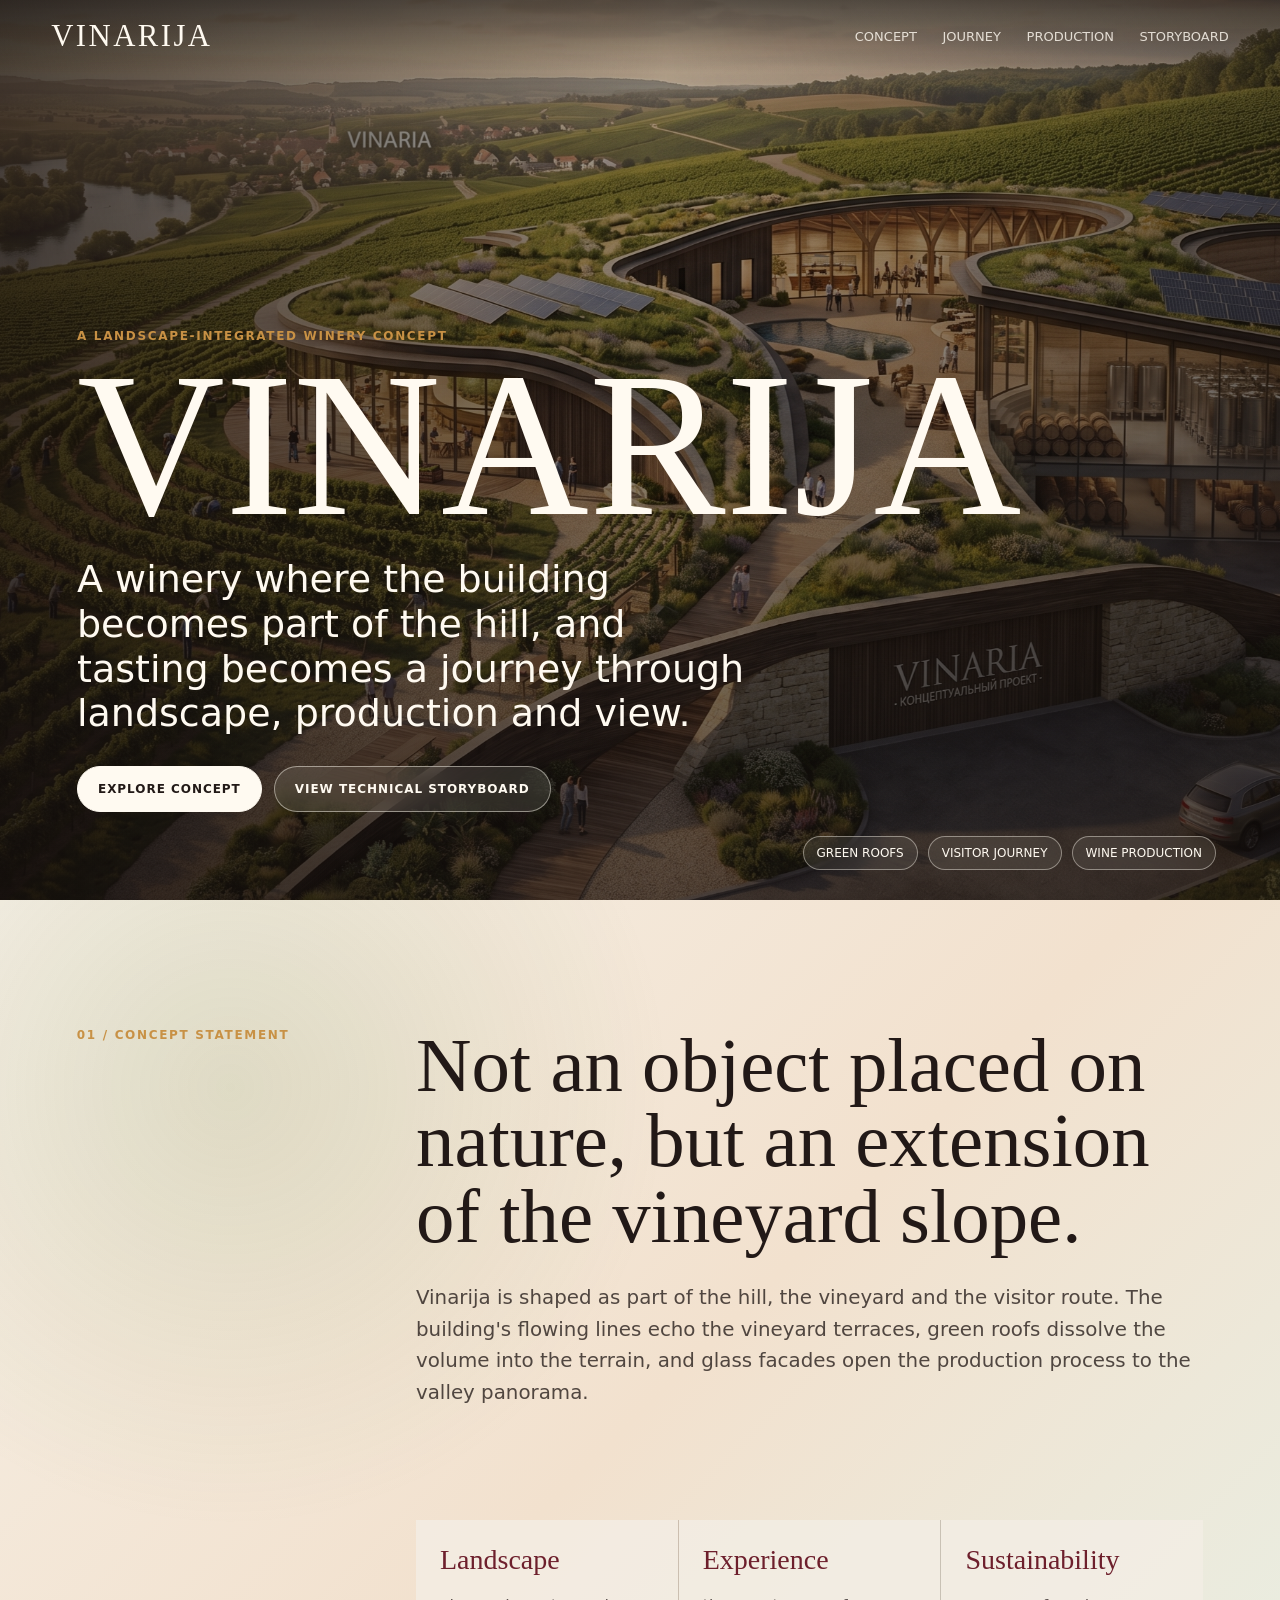
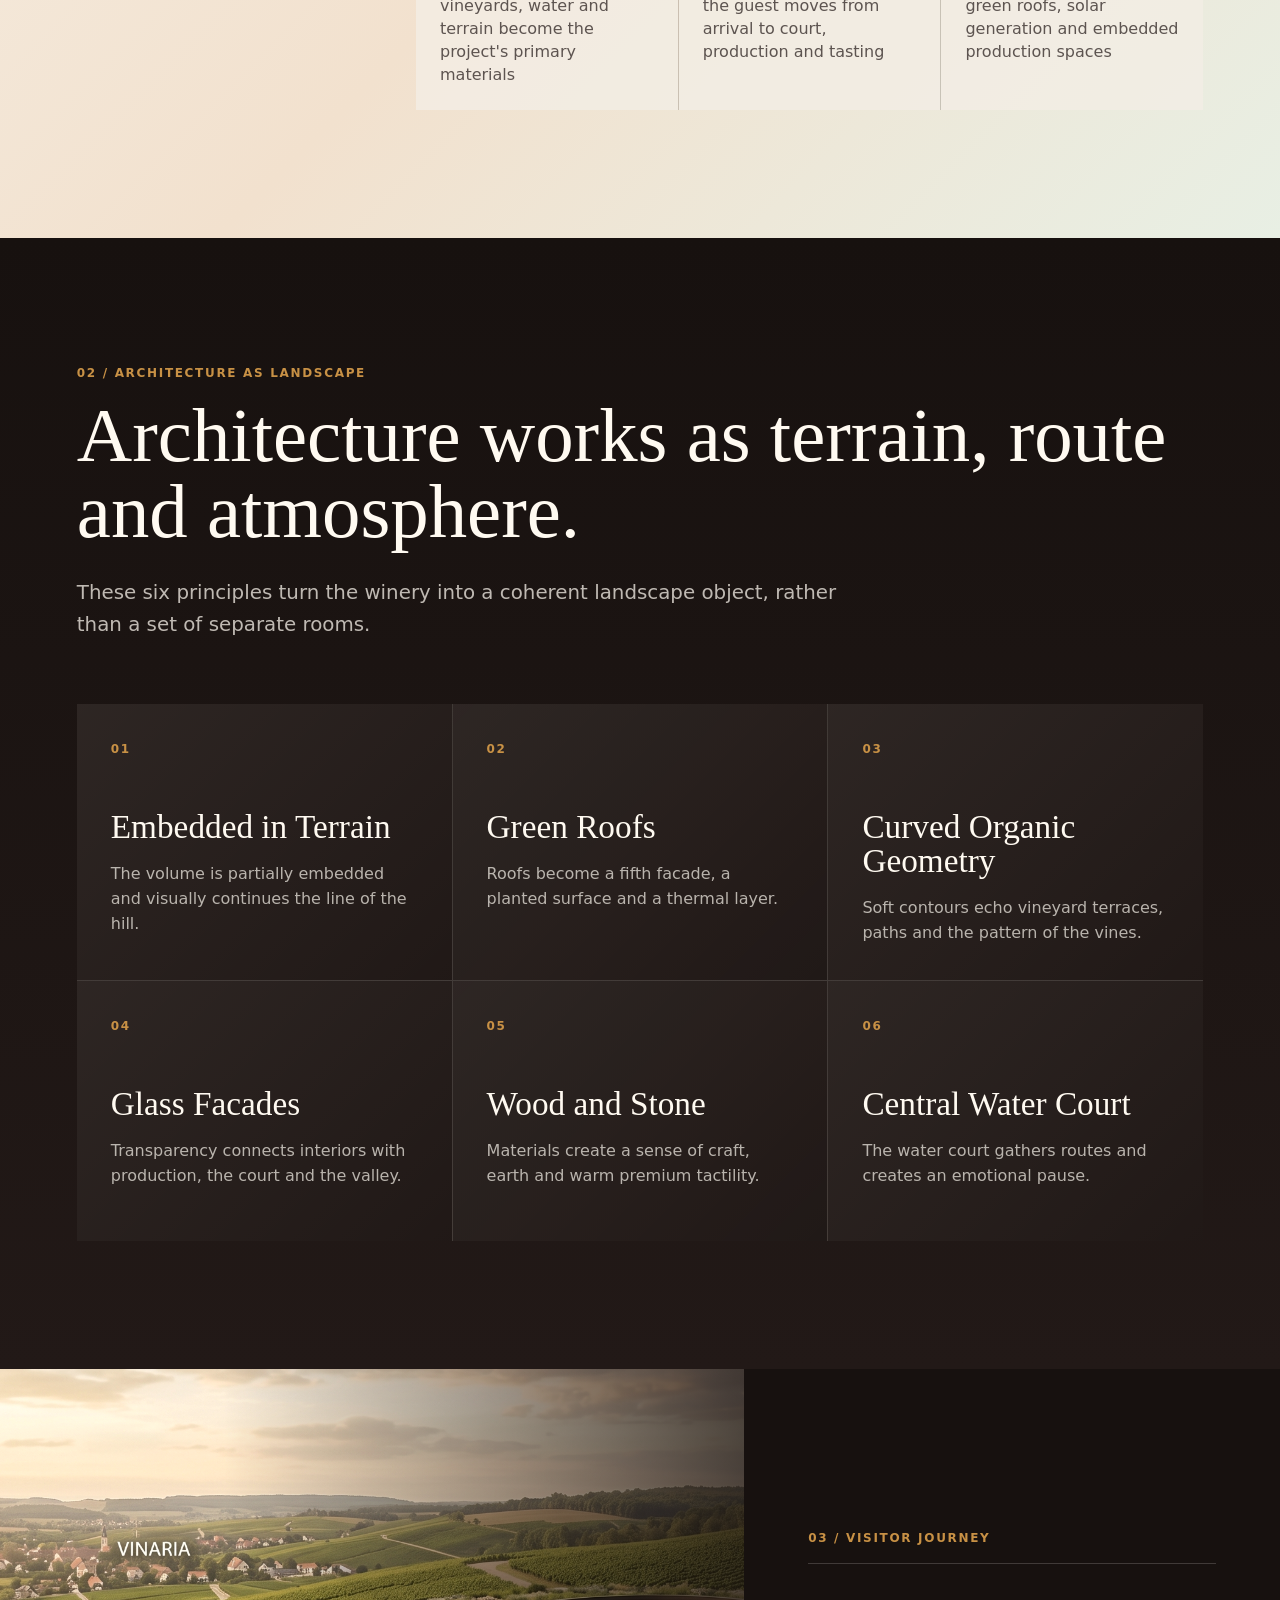
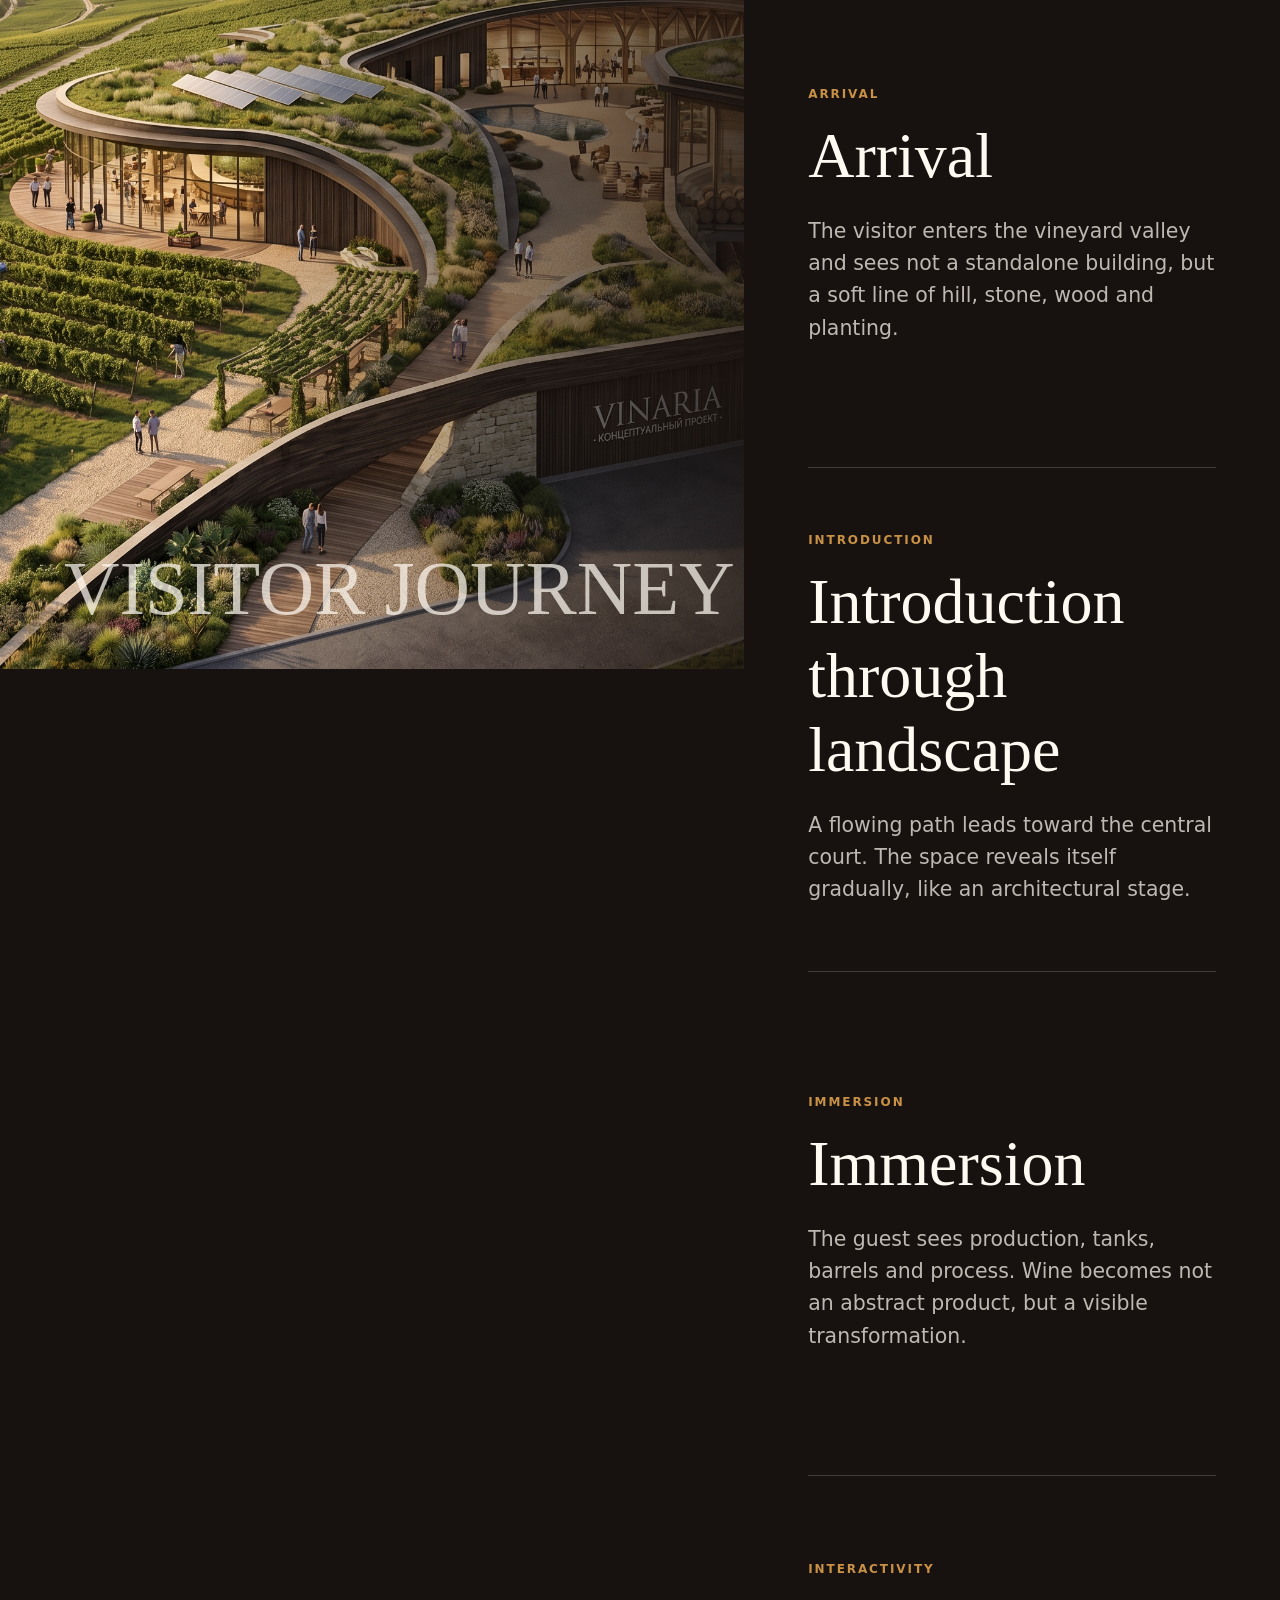
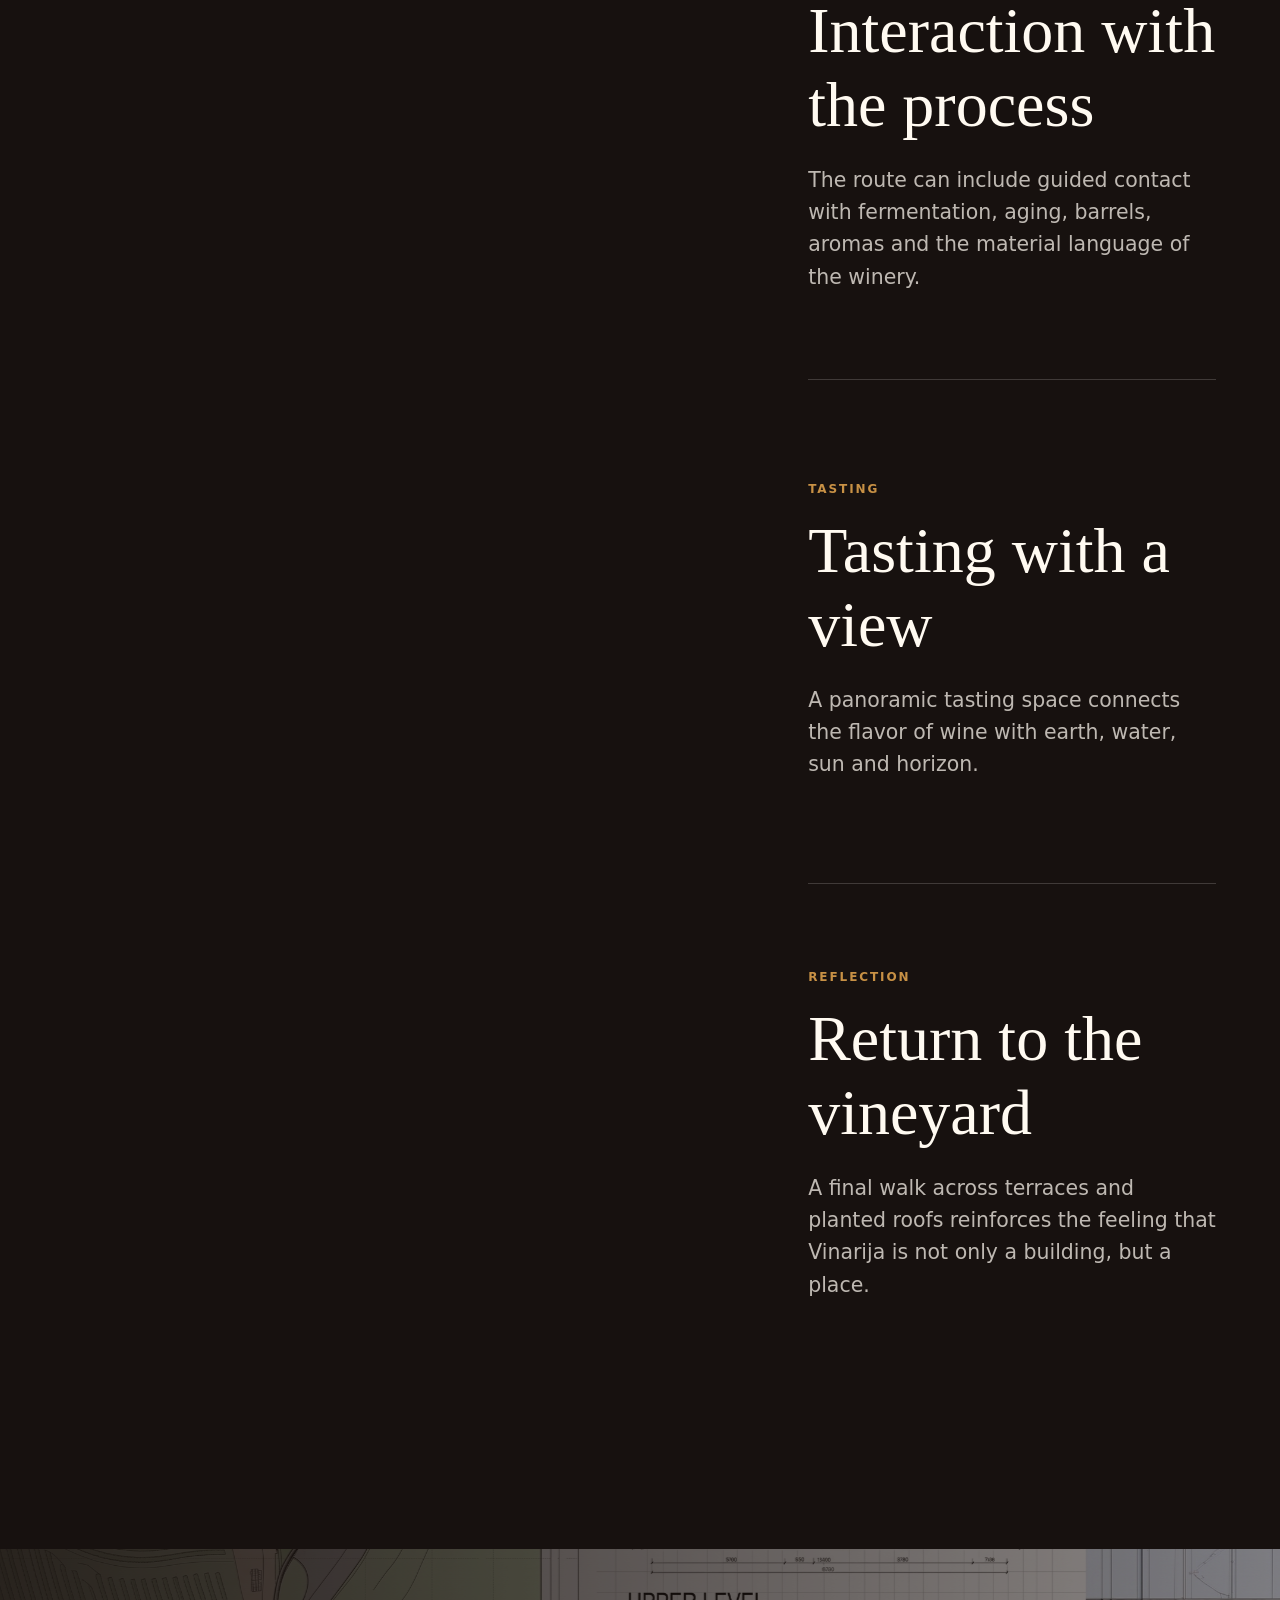
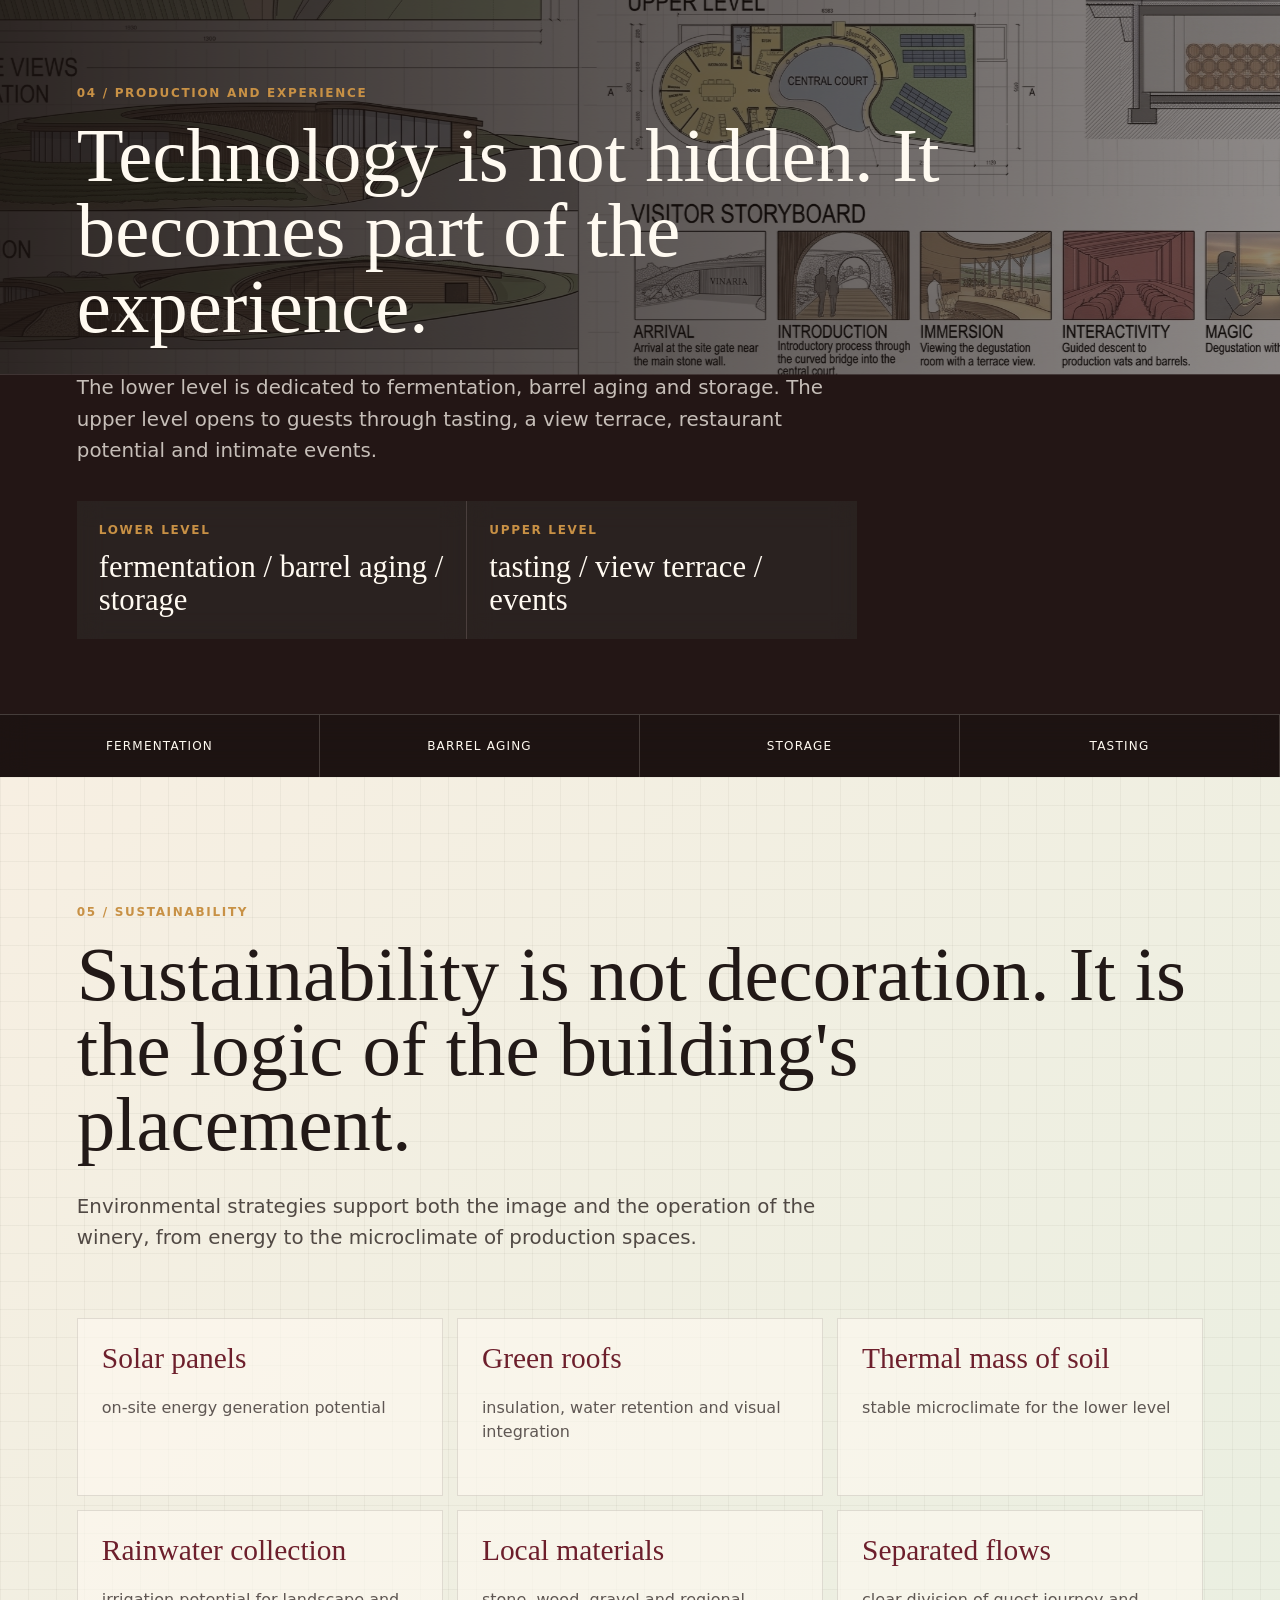
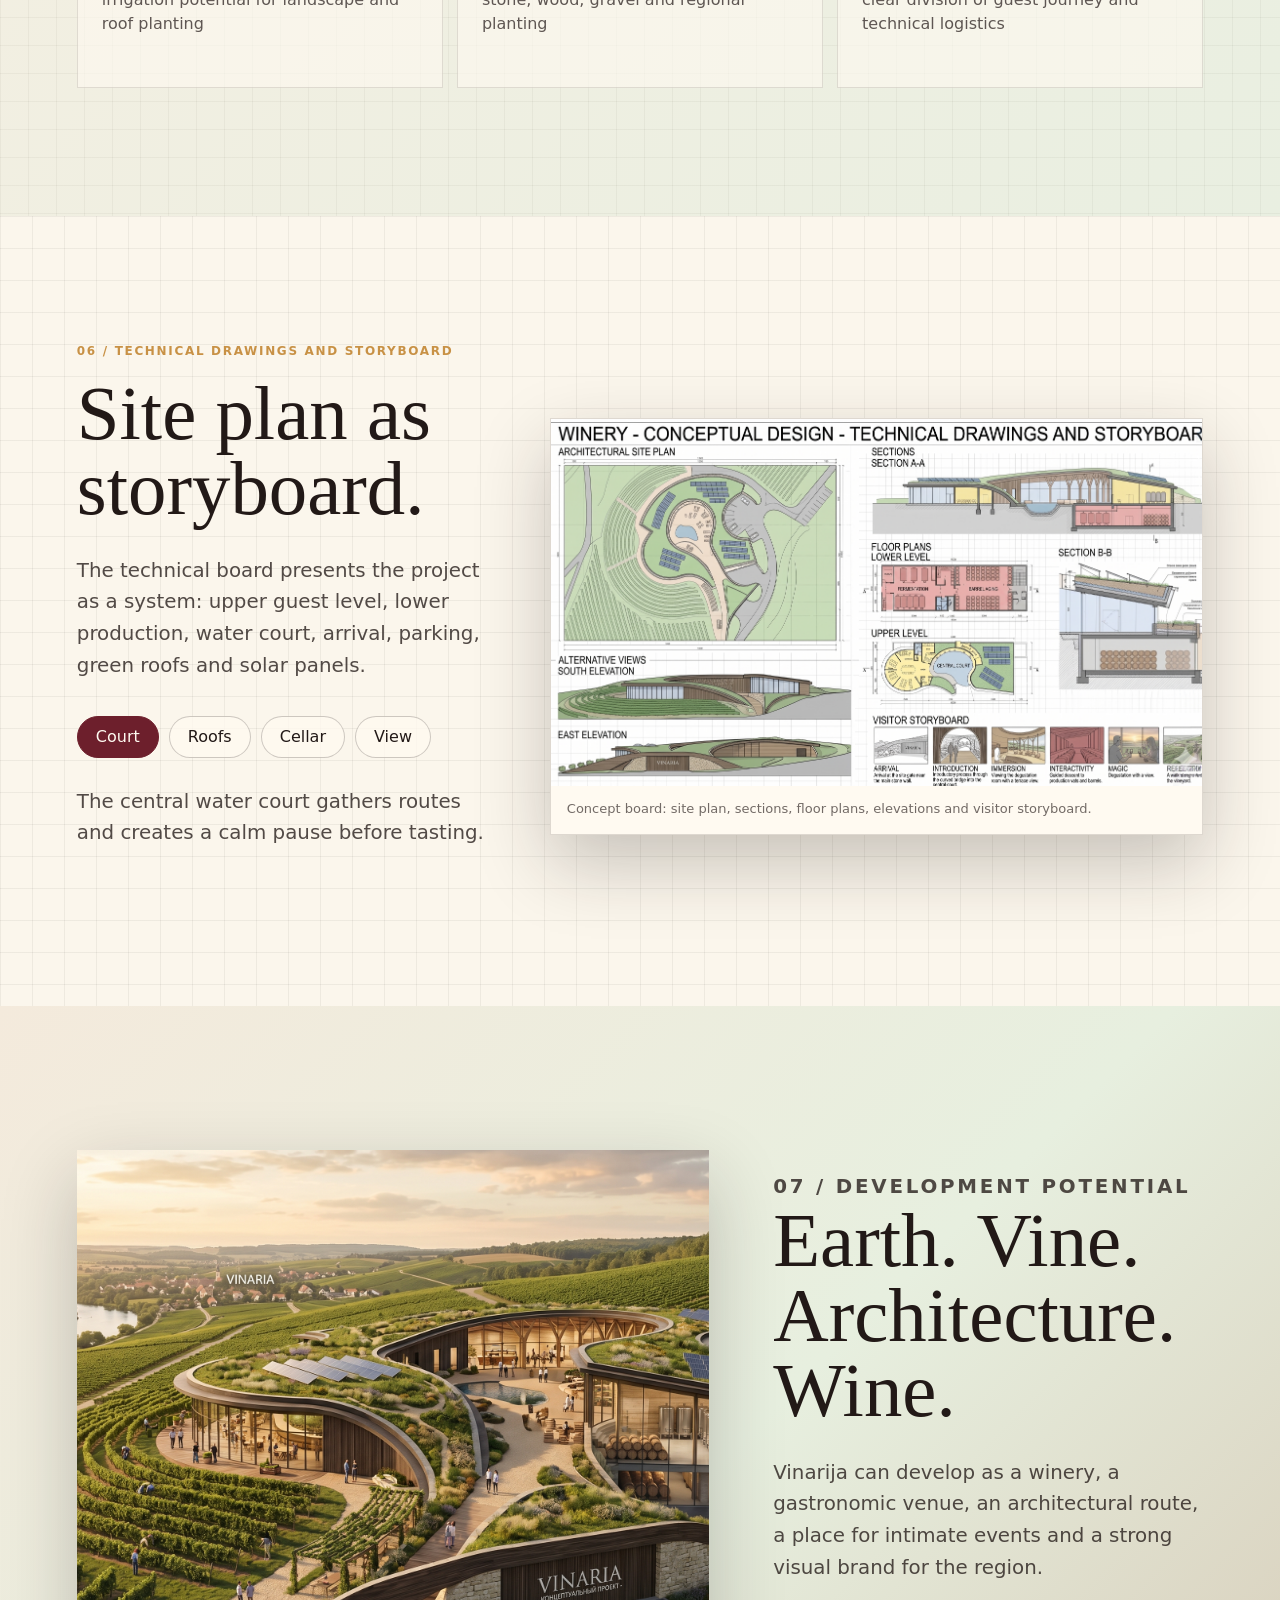
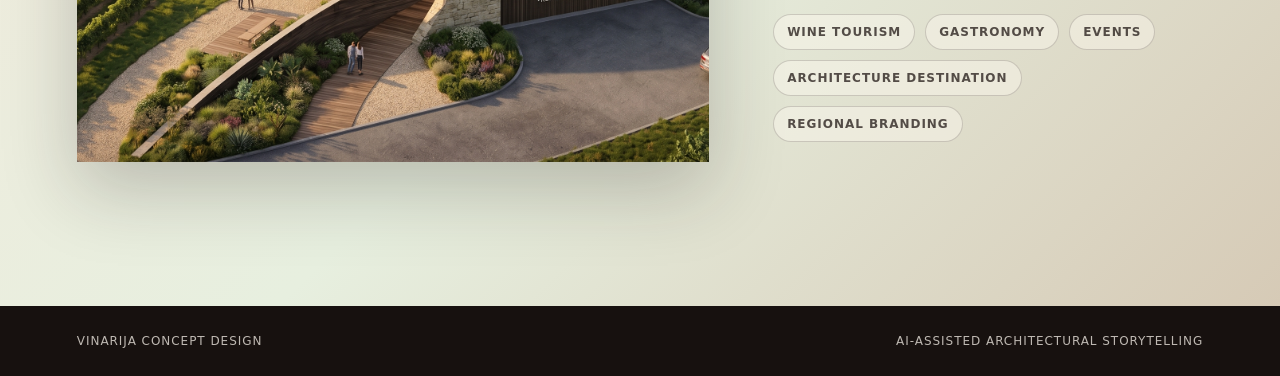
==== commit 87b9f789: "feat: add project documentation and translate Vinarija concept site to English" ====
--- a/index.html
+++ b/index.html
@@ -1,12 +1,12 @@
 <!doctype html>
-<html lang="ru">
+<html lang="en">
   <head>
     <meta charset="utf-8" />
     <meta name="viewport" content="width=device-width, initial-scale=1" />
     <title>Vinarija | Landscape-Integrated Winery Concept</title>
     <meta
       name="description"
-      content="Иммерсивная презентация концепта Vinarija: винодельня, встроенная в виноградный ландшафт."
+      content="An immersive concept presentation for Vinarija: a winery embedded into vineyard terrain."
     />
     <link rel="stylesheet" href="styles.css" />
   </head>
@@ -15,10 +15,10 @@
 
     <header class="site-header">
       <a class="brand" href="#top" aria-label="Vinarija">Vinarija</a>
-      <nav class="nav" aria-label="Разделы презентации">
-        <a href="#concept">Концепт</a>
-        <a href="#journey">Маршрут</a>
-        <a href="#production">Производство</a>
+      <nav class="nav" aria-label="Presentation sections">
+        <a href="#concept">Concept</a>
+        <a href="#journey">Journey</a>
+        <a href="#production">Production</a>
         <a href="#storyboard">Storyboard</a>
       </nav>
     </header>
@@ -27,8 +27,8 @@
       <section class="hero" data-parallax-root>
         <img
           class="hero-bg"
-          src="Gemini_Generated_Image_h305knh305knh305.png"
-          alt="Панорамный вид концептуальной винодельни Vinarija среди виноградников"
+          src="assets/images/vinarija-hero-panorama.png"
+          alt="Panoramic view of the Vinarija conceptual winery among vineyards"
           data-parallax="0.18"
         />
         <div class="hero-vignette" aria-hidden="true"></div>
@@ -36,15 +36,15 @@
           <p class="kicker">A Landscape-Integrated Winery Concept</p>
           <h1>Vinarija</h1>
           <p class="hero-lead">
-            Винодельня, где здание становится частью холма, а дегустация превращается в маршрут через
-            ландшафт, производство и вид.
-          </p>
-          <div class="hero-actions" aria-label="Быстрые переходы">
+            A winery where the building becomes part of the hill, and tasting becomes a journey
+            through landscape, production and view.
+          </p>
+          <div class="hero-actions" aria-label="Quick links">
             <a class="action primary" href="#concept">Explore Concept</a>
             <a class="action" href="#storyboard">View Technical Storyboard</a>
           </div>
         </div>
-        <div class="hero-meta" aria-label="Ключевые идеи">
+        <div class="hero-meta" aria-label="Key ideas">
           <span>green roofs</span>
           <span>visitor journey</span>
           <span>wine production</span>
@@ -54,25 +54,25 @@
       <section id="concept" class="intro section-band">
         <div class="section-label">01 / Concept statement</div>
         <div class="intro-copy reveal">
-          <h2>Не объект на фоне природы, а продолжение виноградного склона.</h2>
-          <p>
-            Vinarija формируется как часть холма, виноградника и гостевого маршрута. Плавные линии
-            здания повторяют террасы лозы, зеленые кровли растворяют объем в рельефе, а стеклянные
-            фасады открывают производственный процесс и панораму долины.
+          <h2>Not an object placed on nature, but an extension of the vineyard slope.</h2>
+          <p>
+            Vinarija is shaped as part of the hill, the vineyard and the visitor route. The building's
+            flowing lines echo the vineyard terraces, green roofs dissolve the volume into the terrain,
+            and glass facades open the production process to the valley panorama.
           </p>
         </div>
         <div class="principles reveal">
           <article>
-            <strong>Ландшафт</strong>
-            <span>виноградники, вода и холм становятся главными материалами проекта</span>
+            <strong>Landscape</strong>
+            <span>vineyards, water and terrain become the project's primary materials</span>
           </article>
           <article>
-            <strong>Опыт</strong>
-            <span>гость проходит путь от входа к двору, производству и дегустации</span>
+            <strong>Experience</strong>
+            <span>the guest moves from arrival to court, production and tasting</span>
           </article>
           <article>
-            <strong>Устойчивость</strong>
-            <span>зеленые кровли, солнечная генерация и заглубленные технологические зоны</span>
+            <strong>Sustainability</strong>
+            <span>green roofs, solar generation and embedded production spaces</span>
           </article>
         </div>
       </section>
@@ -80,42 +80,42 @@
       <section id="architecture" class="architecture section-band">
         <div class="section-label">02 / Architecture as landscape</div>
         <div class="section-heading reveal">
-          <h2>Архитектура работает как рельеф, маршрут и атмосфера.</h2>
-          <p>
-            Эти шесть принципов превращают винодельню в цельный ландшафтный объект, а не набор
-            отдельных помещений.
+          <h2>Architecture works as terrain, route and atmosphere.</h2>
+          <p>
+            These six principles turn the winery into a coherent landscape object, rather than a set
+            of separate rooms.
           </p>
         </div>
         <div class="feature-grid">
           <article class="feature-card reveal">
             <span>01</span>
             <h3>Embedded in Terrain</h3>
-            <p>Объем частично заглублен и визуально продолжает линию холма.</p>
+            <p>The volume is partially embedded and visually continues the line of the hill.</p>
           </article>
           <article class="feature-card reveal">
             <span>02</span>
             <h3>Green Roofs</h3>
-            <p>Кровли становятся пятой фасадной плоскостью, садом и теплоизоляцией.</p>
+            <p>Roofs become a fifth facade, a planted surface and a thermal layer.</p>
           </article>
           <article class="feature-card reveal">
             <span>03</span>
             <h3>Curved Organic Geometry</h3>
-            <p>Плавные контуры повторяют террасы, дорожки и рисунок виноградника.</p>
+            <p>Soft contours echo vineyard terraces, paths and the pattern of the vines.</p>
           </article>
           <article class="feature-card reveal">
             <span>04</span>
             <h3>Glass Facades</h3>
-            <p>Прозрачность связывает интерьер с производством, двором и долиной.</p>
+            <p>Transparency connects interiors with production, the court and the valley.</p>
           </article>
           <article class="feature-card reveal">
             <span>05</span>
             <h3>Wood and Stone</h3>
-            <p>Материалы поддерживают ощущение ремесла, земли и теплой премиальности.</p>
+            <p>Materials create a sense of craft, earth and warm premium tactility.</p>
           </article>
           <article class="feature-card reveal">
             <span>06</span>
             <h3>Central Water Court</h3>
-            <p>Внутренний двор с водой собирает маршруты и дает эмоциональную паузу.</p>
+            <p>The water court gathers routes and creates an emotional pause.</p>
           </article>
         </div>
       </section>
@@ -123,8 +123,8 @@
       <section id="journey" class="journey">
         <div class="sticky-visual">
           <img
-            src="Gemini_Generated_Image_h305knh305knh305.png"
-            alt="Вид на комплекс Vinarija с террасами, виноградниками и внутренним двором"
+            src="assets/images/vinarija-hero-panorama.png"
+            alt="View of the Vinarija complex with terraces, vineyards and a central court"
           />
           <div class="visual-caption">Visitor journey</div>
         </div>
@@ -132,49 +132,49 @@
           <div class="section-label">03 / Visitor journey</div>
           <article class="step reveal">
             <span>Arrival</span>
-            <h2>Прибытие</h2>
-            <p>
-              Посетитель въезжает в виноградную долину и видит не отдельное здание, а мягкую линию
-              холма с камнем, деревом и зеленью.
+            <h2>Arrival</h2>
+            <p>
+              The visitor enters the vineyard valley and sees not a standalone building, but a soft
+              line of hill, stone, wood and planting.
             </p>
           </article>
           <article class="step reveal">
             <span>Introduction</span>
-            <h2>Вход через ландшафт</h2>
-            <p>
-              Плавная дорожка подводит к центральному двору. Пространство раскрывается постепенно,
-              как архитектурная сцена.
+            <h2>Introduction through landscape</h2>
+            <p>
+              A flowing path leads toward the central court. The space reveals itself gradually, like
+              an architectural stage.
             </p>
           </article>
           <article class="step reveal">
             <span>Immersion</span>
-            <h2>Погружение</h2>
-            <p>
-              Гость видит производство, емкости, бочки и технологию. Вино становится не абстрактным
-              продуктом, а понятным процессом.
+            <h2>Immersion</h2>
+            <p>
+              The guest sees production, tanks, barrels and process. Wine becomes not an abstract
+              product, but a visible transformation.
             </p>
           </article>
           <article class="step reveal">
             <span>Interactivity</span>
-            <h2>Контакт с процессом</h2>
-            <p>
-              Маршрут может включать гидированное знакомство с ферментацией, выдержкой, бочками,
-              ароматами и материалами винодельни.
+            <h2>Interaction with the process</h2>
+            <p>
+              The route can include guided contact with fermentation, aging, barrels, aromas and the
+              material language of the winery.
             </p>
           </article>
           <article class="step reveal">
             <span>Tasting</span>
-            <h2>Дегустация с видом</h2>
-            <p>
-              Панорамное пространство связывает вкус вина с землей, водой, солнцем и горизонтом.
+            <h2>Tasting with a view</h2>
+            <p>
+              A panoramic tasting space connects the flavor of wine with earth, water, sun and horizon.
             </p>
           </article>
           <article class="step reveal">
             <span>Reflection</span>
-            <h2>Возвращение в виноградник</h2>
-            <p>
-              Финальная прогулка по террасам и кровлям закрепляет ощущение, что Vinarija - это не
-              здание, а место.
+            <h2>Return to the vineyard</h2>
+            <p>
+              A final walk across terraces and planted roofs reinforces the feeling that Vinarija is
+              not only a building, but a place.
             </p>
           </article>
         </div>
@@ -184,10 +184,10 @@
         <div class="production-bg" aria-hidden="true"></div>
         <div class="production-content reveal">
           <div class="section-label">04 / Production and experience</div>
-          <h2>Технология не спрятана. Она становится частью впечатления.</h2>
-          <p>
-            Нижний уровень отведен под ферментацию, выдержку в бочках и хранение. Верхний уровень
-            раскрыт для гостей: дегустация, видовая терраса, ресторанный сценарий и камерные события.
+          <h2>Technology is not hidden. It becomes part of the experience.</h2>
+          <p>
+            The lower level is dedicated to fermentation, barrel aging and storage. The upper level
+            opens to guests through tasting, a view terrace, restaurant potential and intimate events.
           </p>
           <div class="level-grid">
             <article>
@@ -200,7 +200,7 @@
             </article>
           </div>
         </div>
-        <div class="production-strip" aria-label="Производственные зоны">
+        <div class="production-strip" aria-label="Production zones">
           <span>fermentation</span>
           <span>barrel aging</span>
           <span>storage</span>
@@ -211,19 +211,19 @@
       <section id="sustainability" class="sustainability section-band">
         <div class="section-label">05 / Sustainability</div>
         <div class="section-heading reveal">
-          <h2>Устойчивость здесь не декор, а логика посадки здания.</h2>
-          <p>
-            Экологические решения поддерживают и образ, и эксплуатацию: от энергии до микроклимата
-            производственных помещений.
+          <h2>Sustainability is not decoration. It is the logic of the building's placement.</h2>
+          <p>
+            Environmental strategies support both the image and the operation of the winery, from
+            energy to the microclimate of production spaces.
           </p>
         </div>
         <div class="sustainability-grid">
-          <article class="reveal"><span>Solar panels</span><p>частичная генерация энергии на участке</p></article>
-          <article class="reveal"><span>Green roofs</span><p>теплоизоляция, задержка воды и визуальная интеграция</p></article>
-          <article class="reveal"><span>Thermal mass of soil</span><p>стабильный микроклимат для нижнего уровня</p></article>
-          <article class="reveal"><span>Rainwater collection</span><p>возможность полива ландшафта и кровельных посадок</p></article>
-          <article class="reveal"><span>Local materials</span><p>камень, дерево, гравий и посадки региона</p></article>
-          <article class="reveal"><span>Separated flows</span><p>разведение гостевого маршрута и технической логистики</p></article>
+          <article class="reveal"><span>Solar panels</span><p>on-site energy generation potential</p></article>
+          <article class="reveal"><span>Green roofs</span><p>insulation, water retention and visual integration</p></article>
+          <article class="reveal"><span>Thermal mass of soil</span><p>stable microclimate for the lower level</p></article>
+          <article class="reveal"><span>Rainwater collection</span><p>irrigation potential for landscape and roof planting</p></article>
+          <article class="reveal"><span>Local materials</span><p>stone, wood, gravel and regional planting</p></article>
+          <article class="reveal"><span>Separated flows</span><p>clear division of guest journey and technical logistics</p></article>
         </div>
       </section>
 
@@ -231,25 +231,25 @@
         <div class="section-label">06 / Technical drawings and storyboard</div>
         <div class="blueprint-grid">
           <div class="blueprint-copy reveal">
-            <h2>Генплан как сториборд.</h2>
-            <p>
-              Технический лист показывает объект как систему: верхний гостевой уровень, нижнее
-              производство, двор с водой, подъезд, парковку, зеленые кровли и солнечные панели.
-            </p>
-            <div class="hotspot-list" aria-label="Зоны концепта">
-              <button type="button" class="hotspot-button active" data-zone="court">Двор</button>
-              <button type="button" class="hotspot-button" data-zone="roof">Кровли</button>
-              <button type="button" class="hotspot-button" data-zone="cellar">Погреб</button>
-              <button type="button" class="hotspot-button" data-zone="view">Вид</button>
+            <h2>Site plan as storyboard.</h2>
+            <p>
+              The technical board presents the project as a system: upper guest level, lower
+              production, water court, arrival, parking, green roofs and solar panels.
+            </p>
+            <div class="hotspot-list" aria-label="Concept zones">
+              <button type="button" class="hotspot-button active" data-zone="court">Court</button>
+              <button type="button" class="hotspot-button" data-zone="roof">Roofs</button>
+              <button type="button" class="hotspot-button" data-zone="cellar">Cellar</button>
+              <button type="button" class="hotspot-button" data-zone="view">View</button>
             </div>
             <p class="zone-text" aria-live="polite">
-              Центральный двор с водой собирает маршруты и создает спокойную паузу перед дегустацией.
+              The central water court gathers routes and creates a calm pause before tasting.
             </p>
           </div>
           <figure class="blueprint-frame reveal">
             <img
-              src="Gemini_Generated_Image_v2omvxv2omvxv2om.png"
-              alt="Технический концепт-лист винодельни с генпланом, разрезами, фасадами и маршрутом посетителя"
+              src="assets/images/vinarija-technical-storyboard.png"
+              alt="Technical concept board with site plan, sections, elevations and visitor journey"
             />
             <figcaption>
               Concept board: site plan, sections, floor plans, elevations and visitor storyboard.
@@ -261,18 +261,18 @@
       <section id="potential" class="finale">
         <div class="finale-image reveal">
           <img
-            src="Gemini_Generated_Image_h305knh305knh305.png"
-            alt="Закатный вид на комплекс Vinarija в виноградниках"
+            src="assets/images/vinarija-hero-panorama.png"
+            alt="Sunset view of the Vinarija complex in the vineyards"
           />
         </div>
         <div class="finale-copy reveal">
           <p class="kicker">07 / Development potential</p>
-          <h2>Земля. Лоза. Архитектура. Вино.</h2>
-          <p>
-            Vinarija можно развивать как винодельню, гастрономическую площадку, архитектурный маршрут,
-            место камерных событий и сильный визуальный бренд региона.
-          </p>
-          <div class="potential-list" aria-label="Потенциал развития">
+          <h2>Earth. Vine. Architecture. Wine.</h2>
+          <p>
+            Vinarija can develop as a winery, a gastronomic venue, an architectural route, a place for
+            intimate events and a strong visual brand for the region.
+          </p>
+          <div class="potential-list" aria-label="Development potential">
             <span>Wine tourism</span>
             <span>Gastronomy</span>
             <span>Events</span>
--- a/styles.css
+++ b/styles.css
@@ -489,7 +489,7 @@
   inset: 0;
   background:
     linear-gradient(90deg, rgba(23, 17, 15, 0.9), rgba(23, 17, 15, 0.28)),
-    url("Gemini_Generated_Image_v2omvxv2omvxv2om.png") center / cover;
+    url("assets/images/vinarija-technical-storyboard.png") center / cover;
   transform: translate3d(0, var(--production-y, 0px), 0) scale(1.08);
   opacity: 0.72;
   will-change: transform;
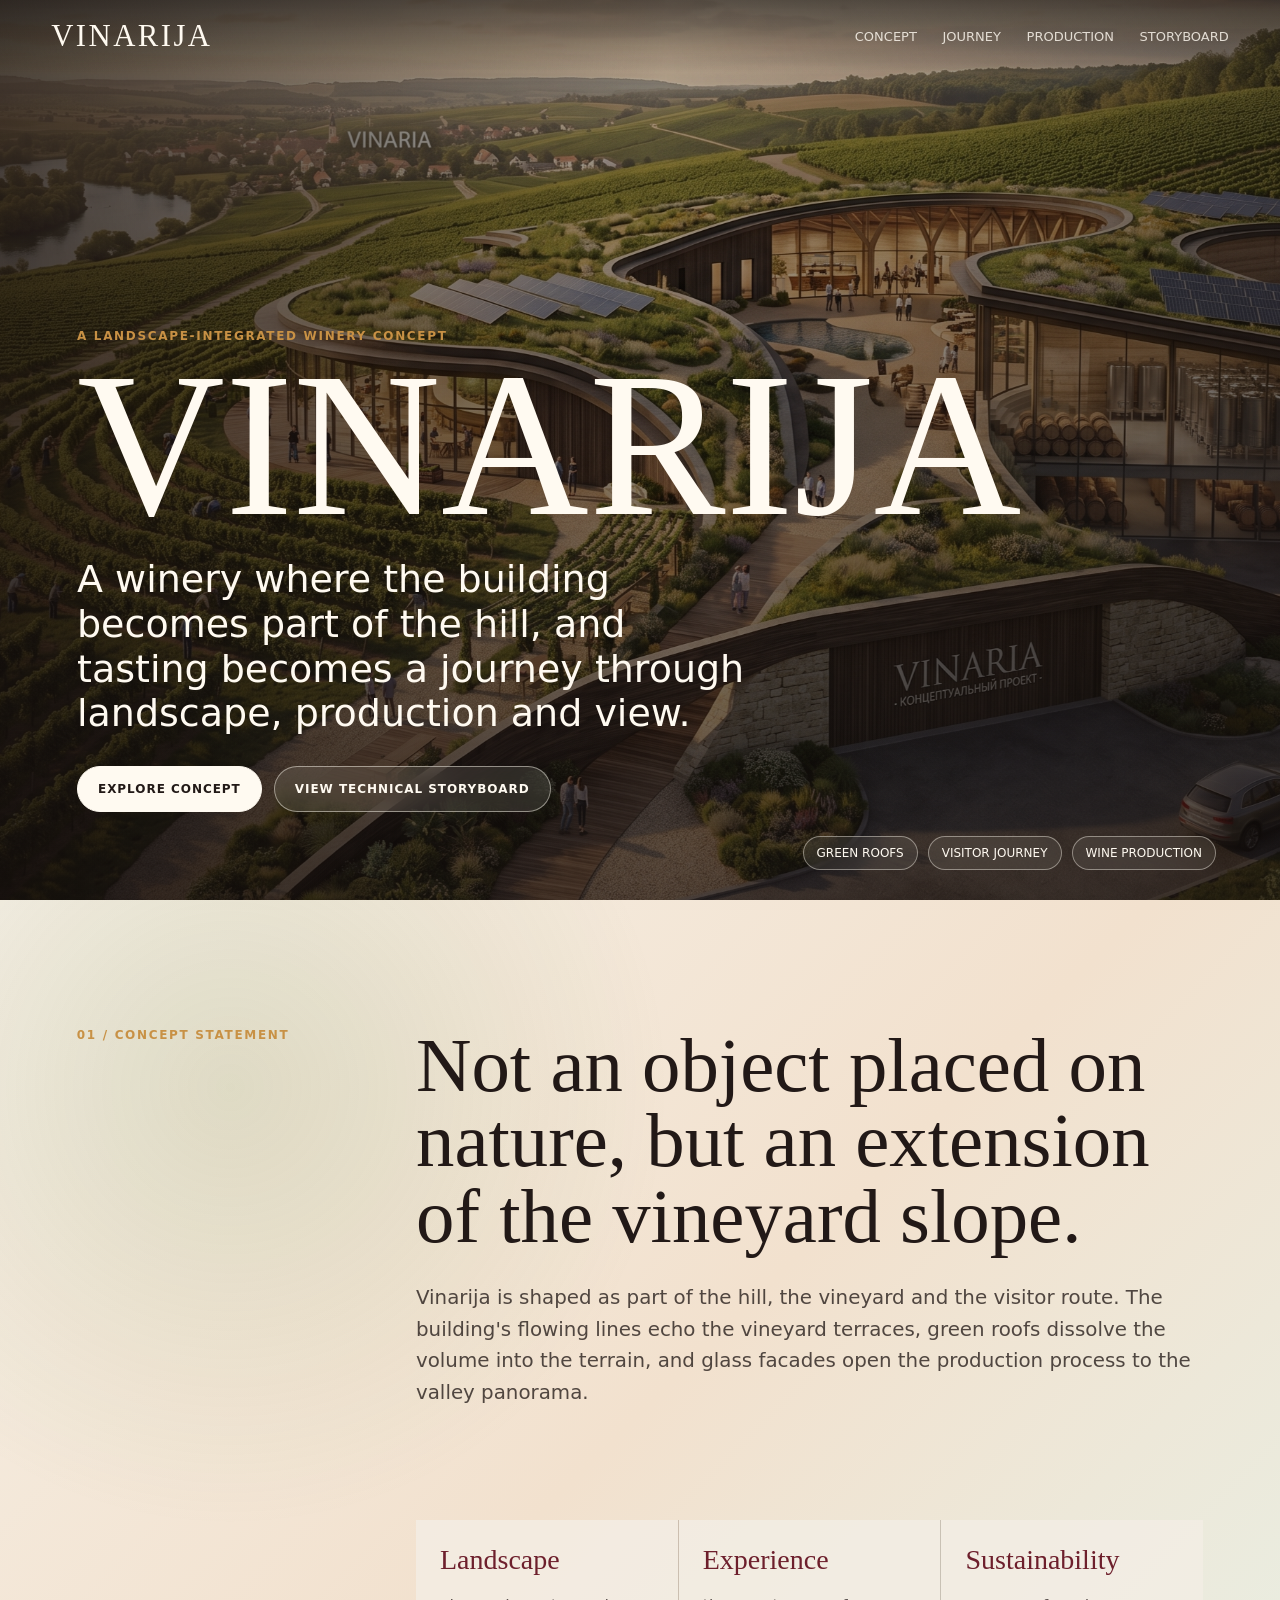
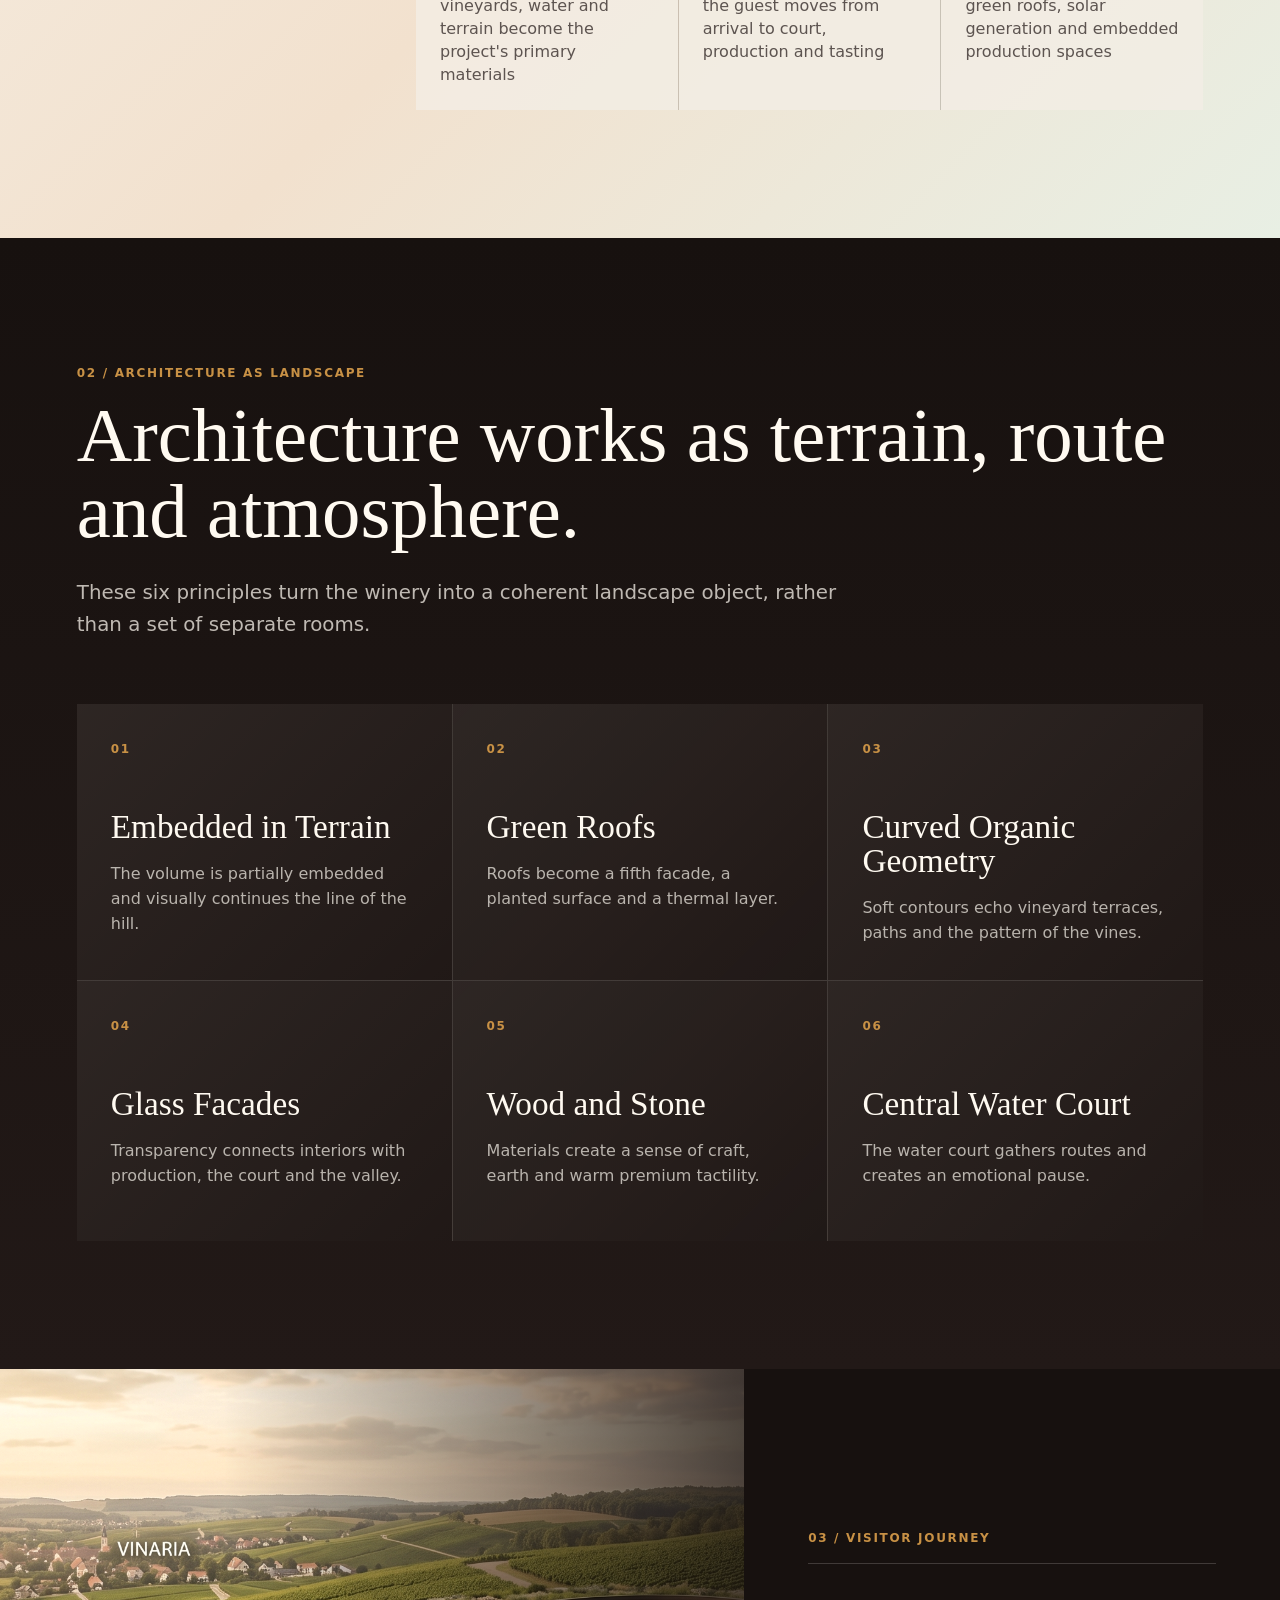
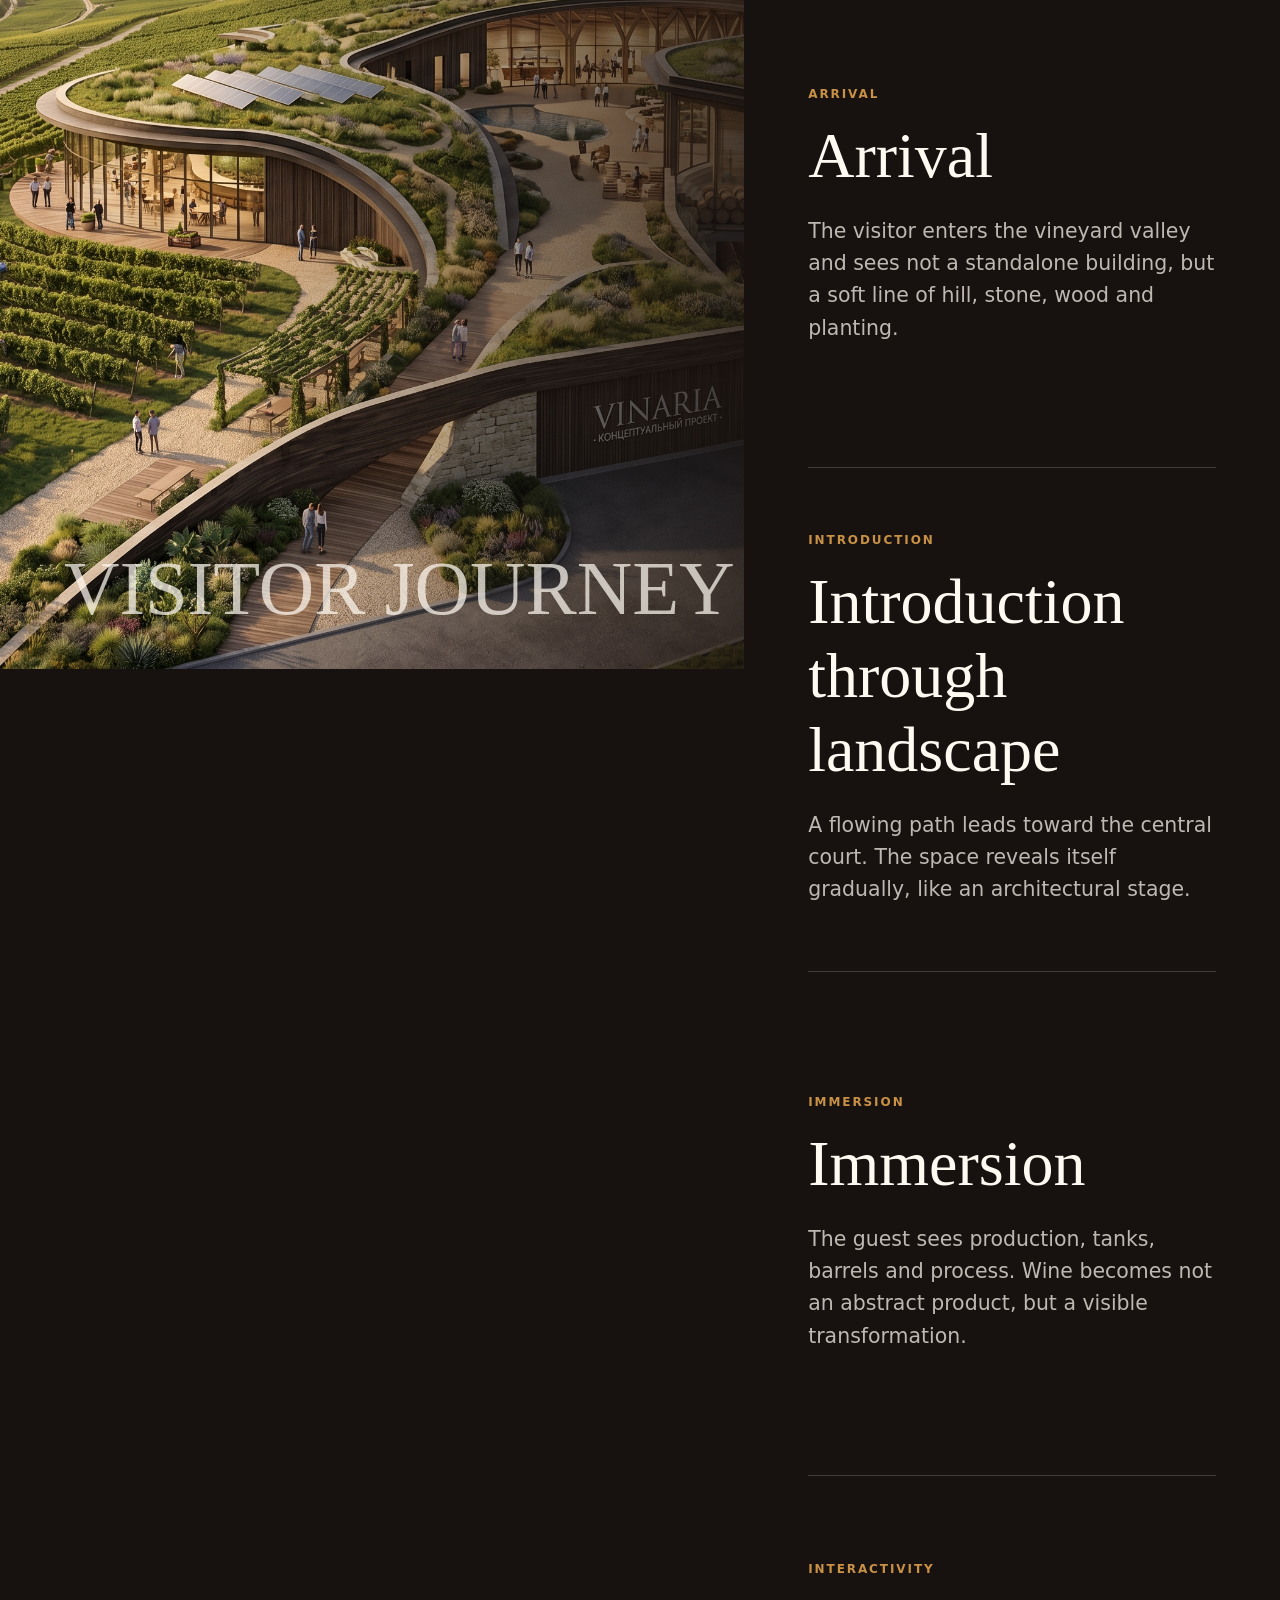
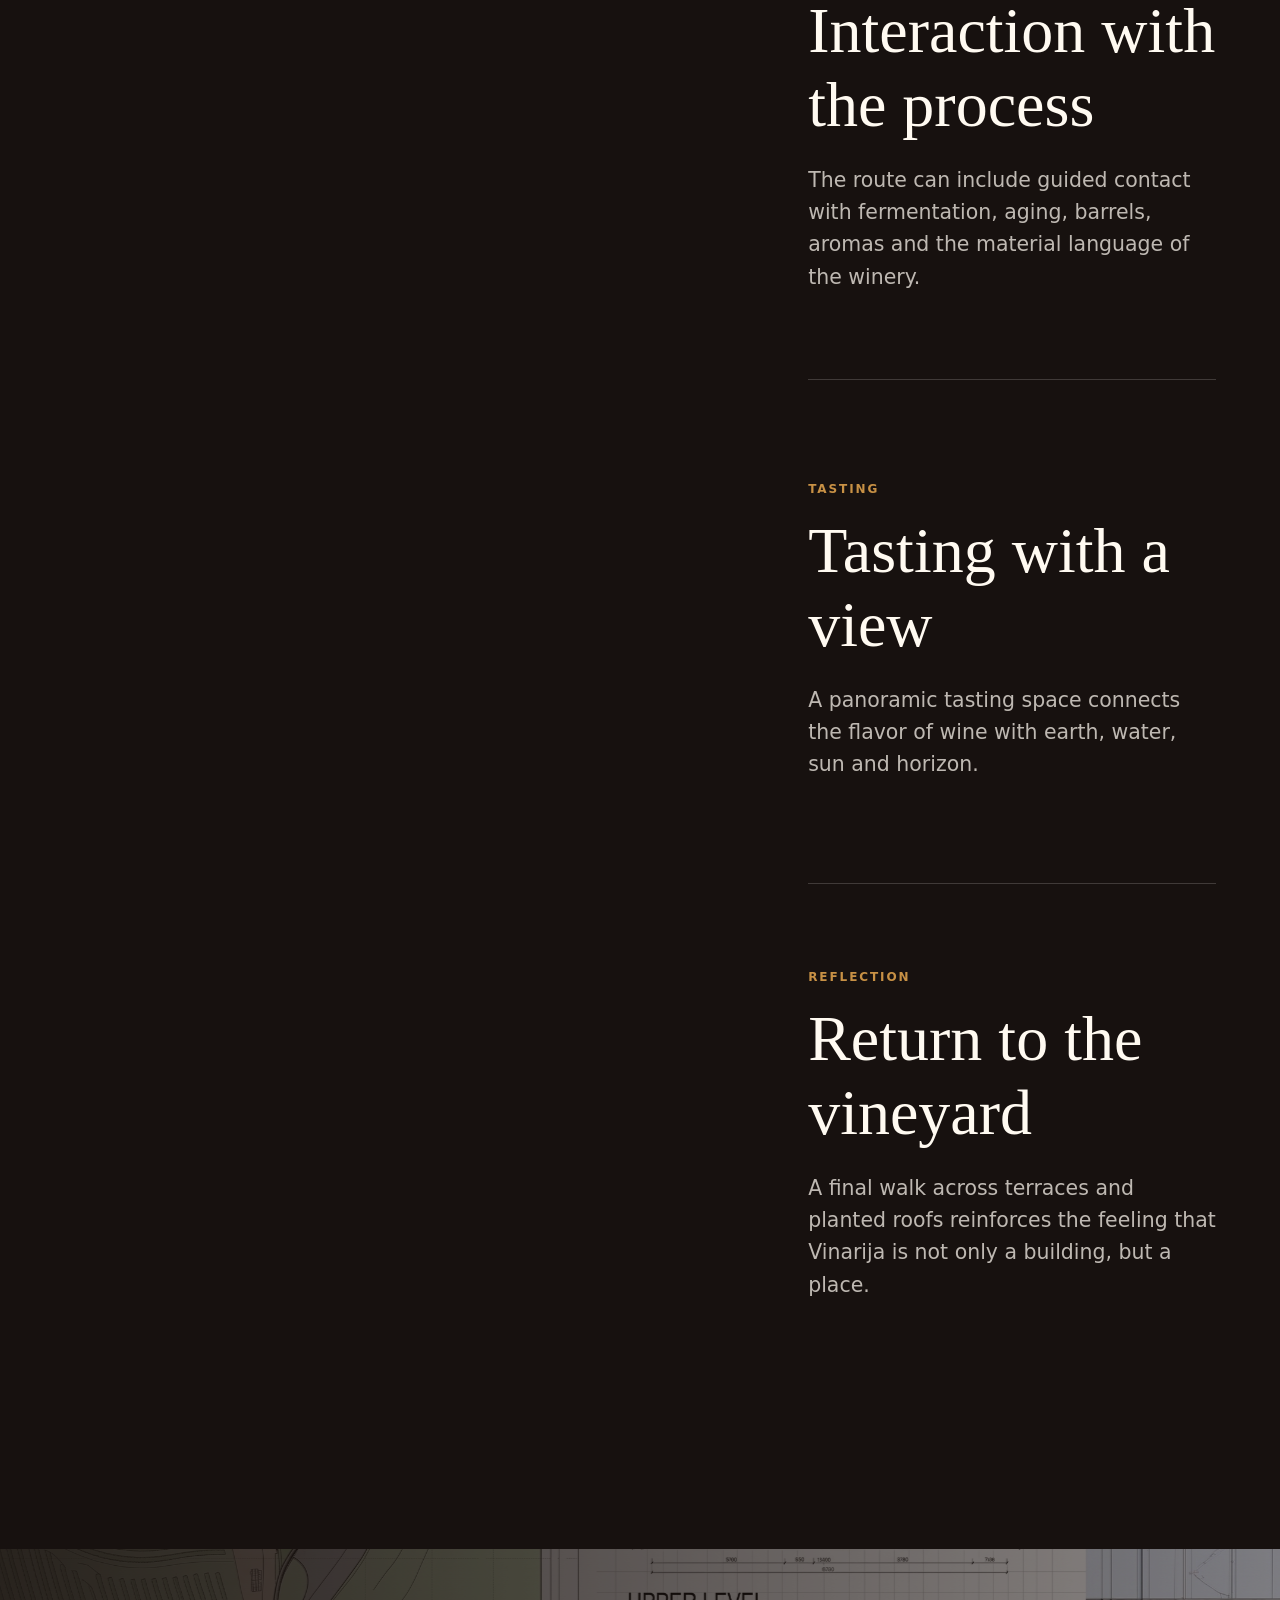
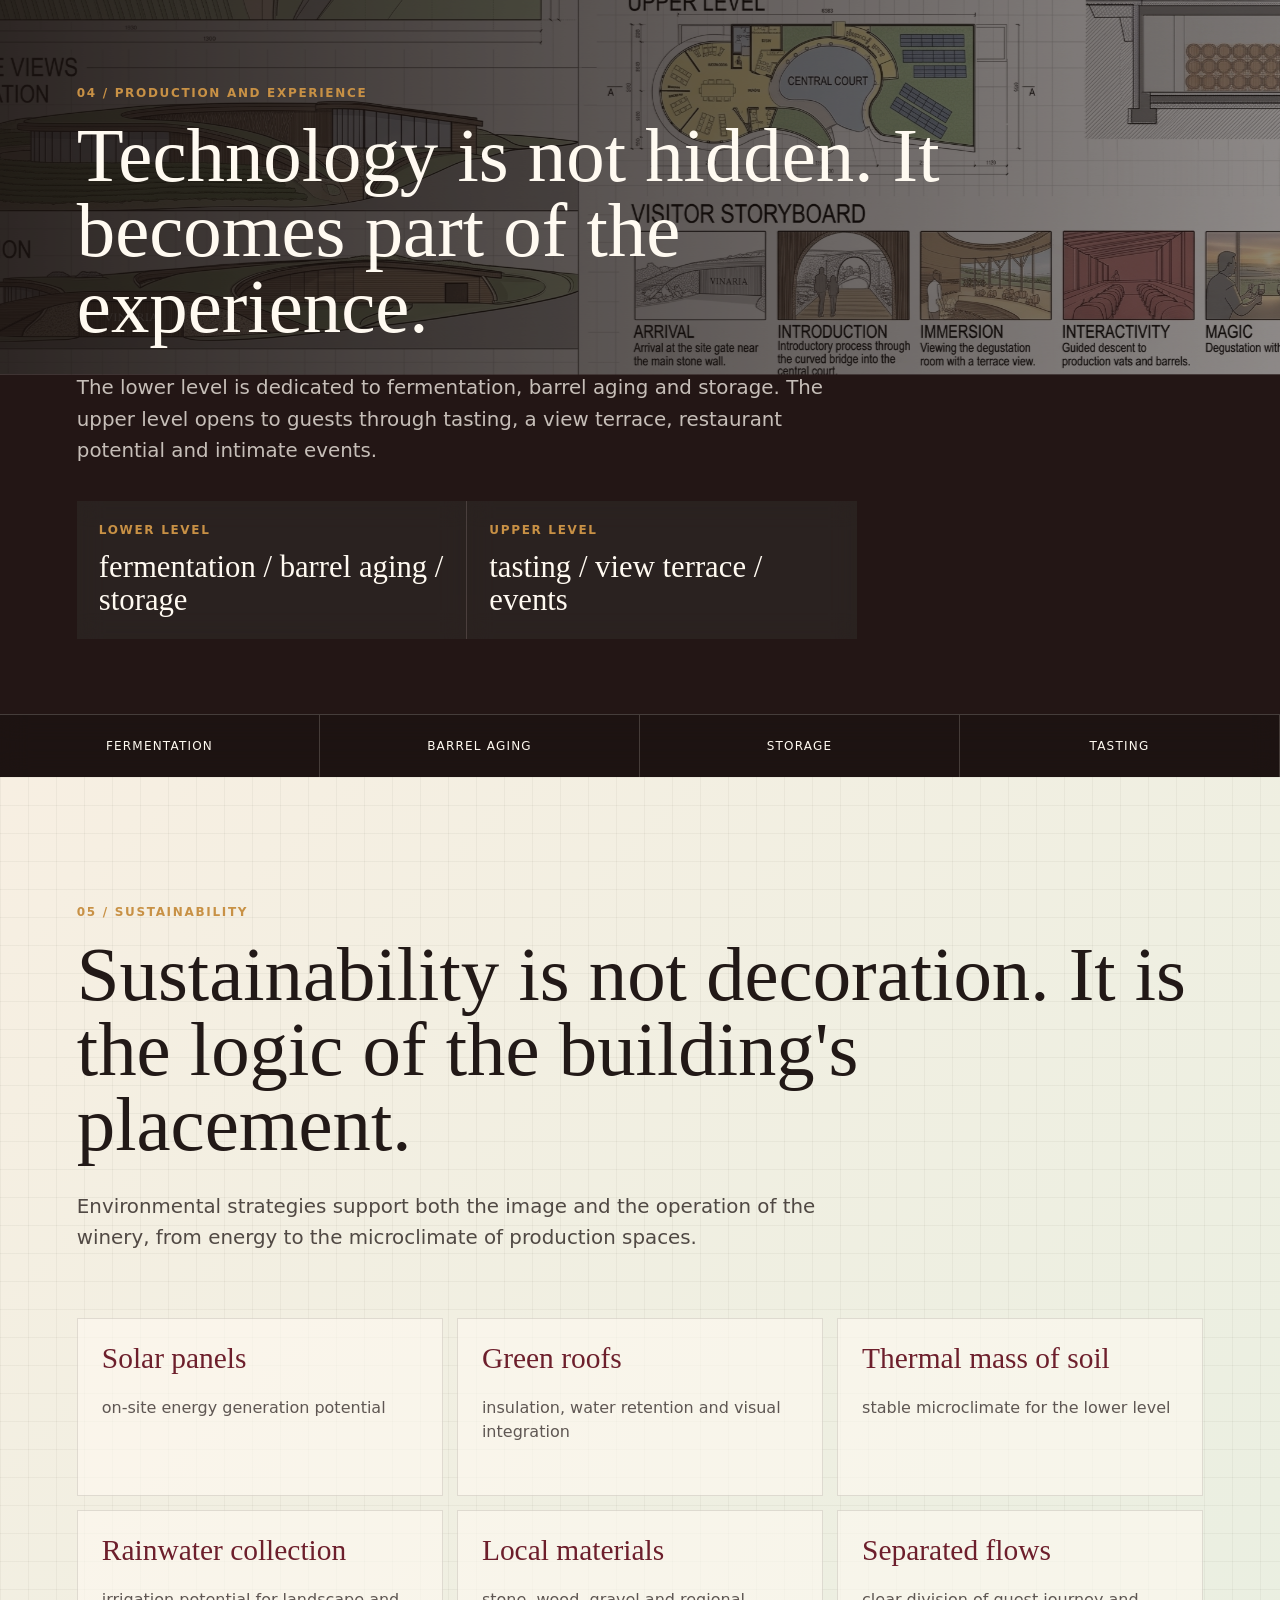
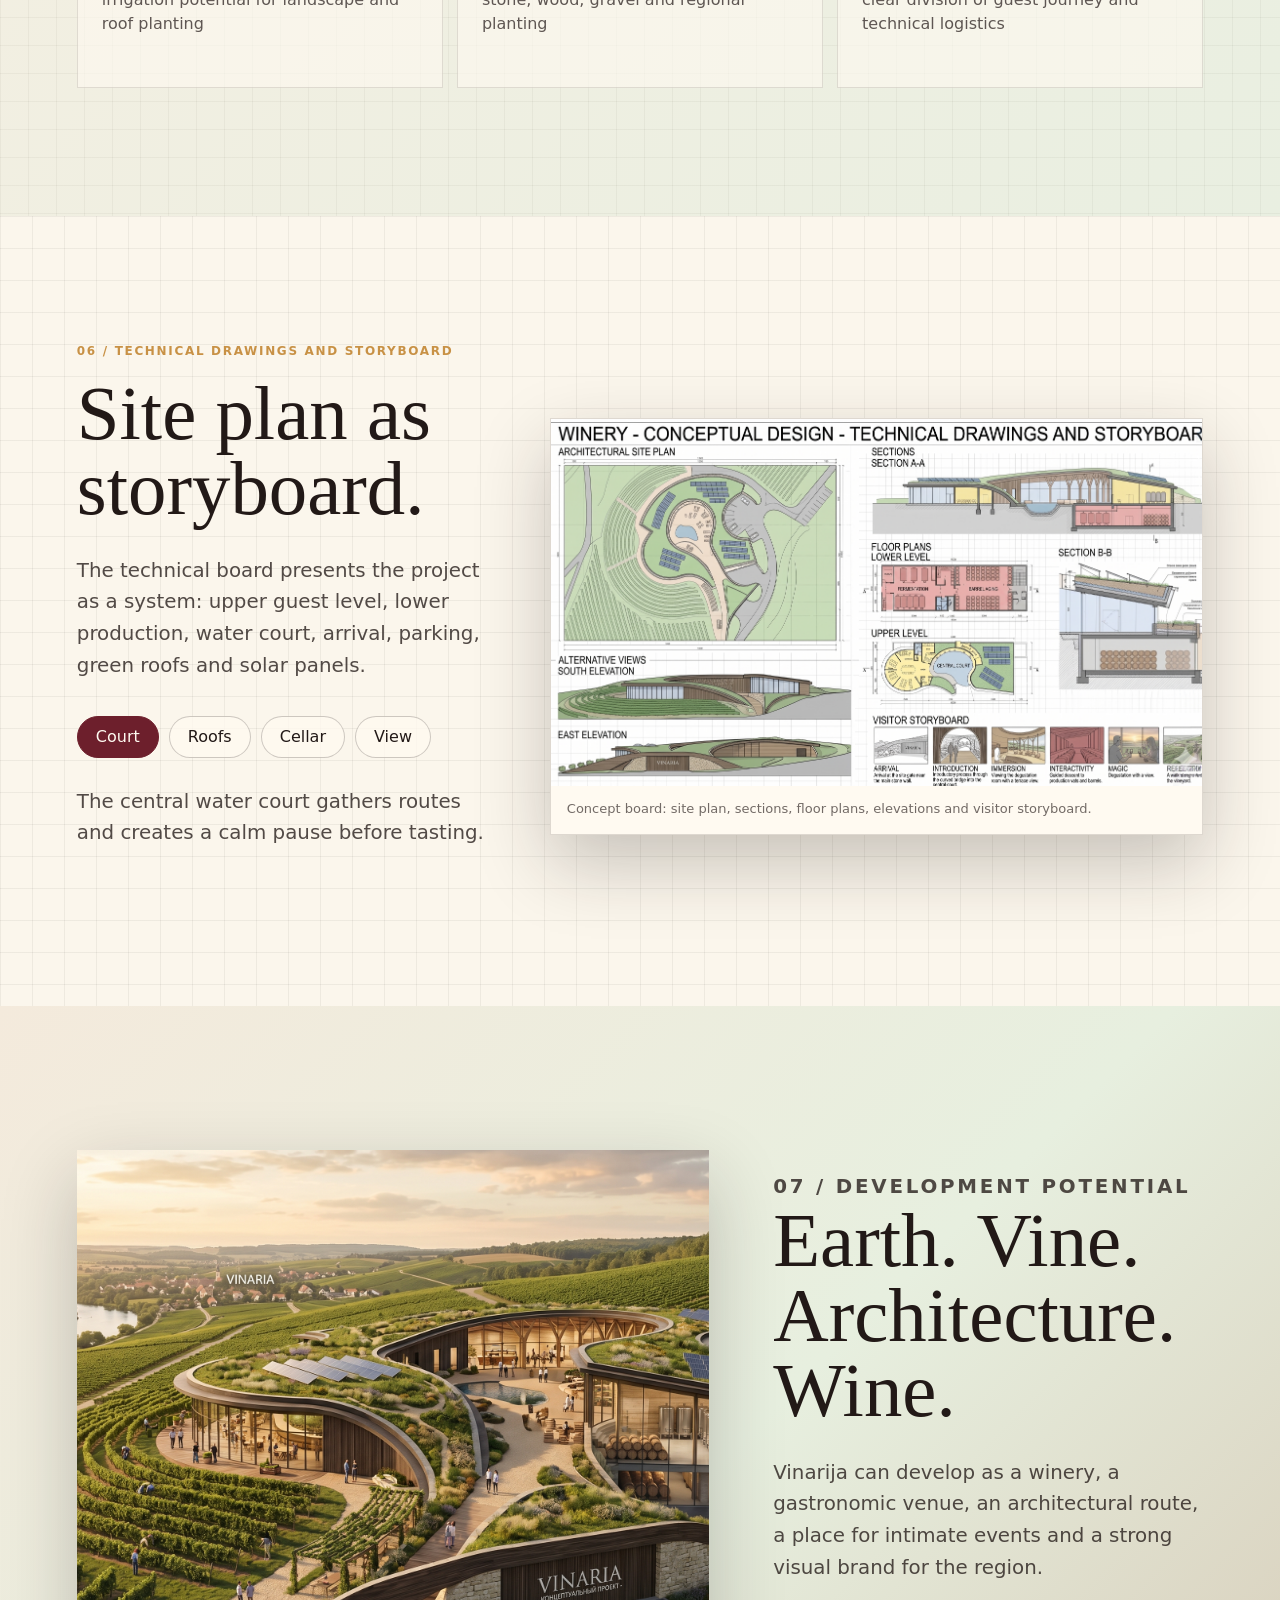
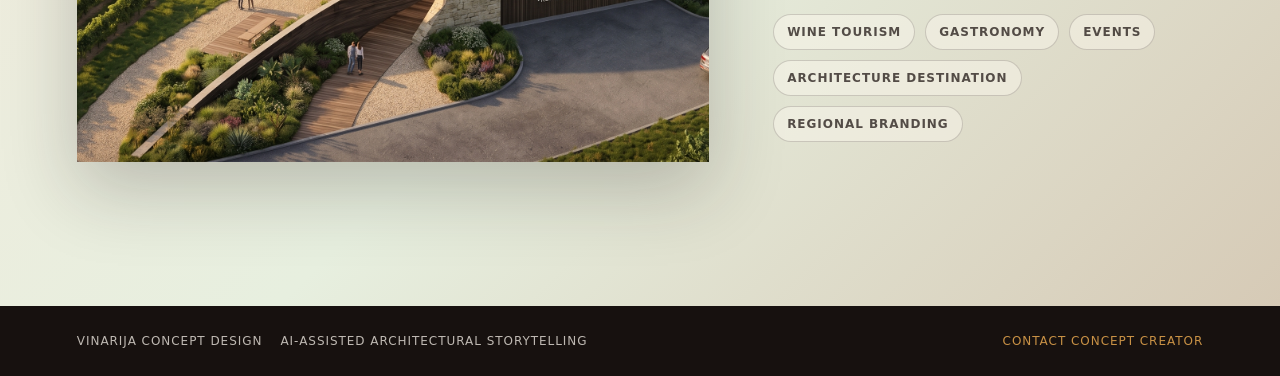
==== commit cde022b2: "feat: improve SEO, add contact functionality, and update footer styling" ====
--- a/index.html
+++ b/index.html
@@ -3,11 +3,56 @@
   <head>
     <meta charset="utf-8" />
     <meta name="viewport" content="width=device-width, initial-scale=1" />
-    <title>Vinarija | Landscape-Integrated Winery Concept</title>
+    <title>Vinarija | Landscape-Integrated Winery Concept in Serbia</title>
     <meta
       name="description"
-      content="An immersive concept presentation for Vinarija: a winery embedded into vineyard terrain."
+      content="Exploring Vinarija: A modern architectural concept of a winery integrated into the Balkan landscape. Sustainable design for Serbian viticulture."
     />
+    <meta name="keywords" content="Vinarija, Winery Concept, Serbia, Architecture, Sustainable Design, Balkans, Viticulture, Landscape Integration" />
+    <link rel="canonical" href="https://dun4ev.github.io/Vinarija/" />
+
+    <!-- Open Graph / Facebook -->
+    <meta property="og:type" content="website" />
+    <meta property="og:url" content="https://dun4ev.github.io/Vinarija/" />
+    <meta property="og:title" content="Vinarija | Winery Architectural Concept" />
+    <meta property="og:description" content="A landscape-integrated winery concept embedded into vineyard terrain. Modern architecture for the Balkans." />
+    <meta property="og:image" content="https://dun4ev.github.io/Vinarija/assets/images/vinarija-hero-panorama.png" />
+
+    <!-- Twitter -->
+    <meta property="twitter:card" content="summary_large_image" />
+    <meta property="twitter:url" content="https://dun4ev.github.io/Vinarija/" />
+    <meta property="twitter:title" content="Vinarija | Winery Architectural Concept" />
+    <meta property="twitter:description" content="A landscape-integrated winery concept embedded into vineyard terrain. Modern architecture for the Balkans." />
+    <meta property="twitter:image" content="https://dun4ev.github.io/Vinarija/assets/images/vinarija-hero-panorama.png" />
+
+    <!-- Structured Data (JSON-LD) -->
+    <script type="application/ld+json">
+    {
+      "@context": "https://schema.org",
+      "@type": "Winery",
+      "name": "Vinarija",
+      "description": "Landscape-Integrated Winery Concept in Serbia and the Balkans.",
+      "image": "https://dun4ev.github.io/Vinarija/assets/images/vinarija-hero-panorama.png",
+      "address": {
+        "@type": "PostalAddress",
+        "addressCountry": "RS"
+      },
+      "hasOfferCatalog": {
+        "@type": "OfferCatalog",
+        "name": "Architectural Concepts",
+        "itemListElement": [
+          {
+            "@type": "Offer",
+            "itemOffered": {
+              "@type": "Service",
+              "name": "Winery Design Concept"
+            }
+          }
+        ]
+      }
+    }
+    </script>
+
     <link rel="stylesheet" href="styles.css" />
   </head>
   <body>
@@ -284,8 +329,13 @@
     </main>
 
     <footer class="site-footer">
-      <span>Vinarija Concept Design</span>
-      <span>AI-assisted architectural storytelling</span>
+      <div class="footer-info">
+        <span>Vinarija Concept Design</span>
+        <span>AI-assisted architectural storytelling</span>
+      </div>
+      <div class="footer-contact">
+        <a href="#" class="contact-link" id="contact-trigger">Contact Concept Creator</a>
+      </div>
     </footer>
 
     <script src="script.js"></script>
--- a/styles.css
+++ b/styles.css
@@ -655,6 +655,8 @@
 .site-footer {
   display: flex;
   justify-content: space-between;
+  align-items: center;
+  flex-wrap: wrap;
   gap: 18px;
   padding: 28px clamp(20px, 6vw, 92px);
   color: rgba(255, 250, 241, 0.72);
@@ -662,6 +664,24 @@
   font-size: 12px;
   letter-spacing: 0.08em;
   text-transform: uppercase;
+}
+
+.footer-info {
+  display: flex;
+  gap: 18px;
+  flex-wrap: wrap;
+}
+
+.contact-link {
+  color: var(--amber);
+  border-bottom: 1px solid transparent;
+  transition: border-color 220ms ease, color 220ms ease;
+  cursor: pointer;
+}
+
+.contact-link:hover {
+  color: var(--white);
+  border-color: var(--white);
 }
 
 .reveal {
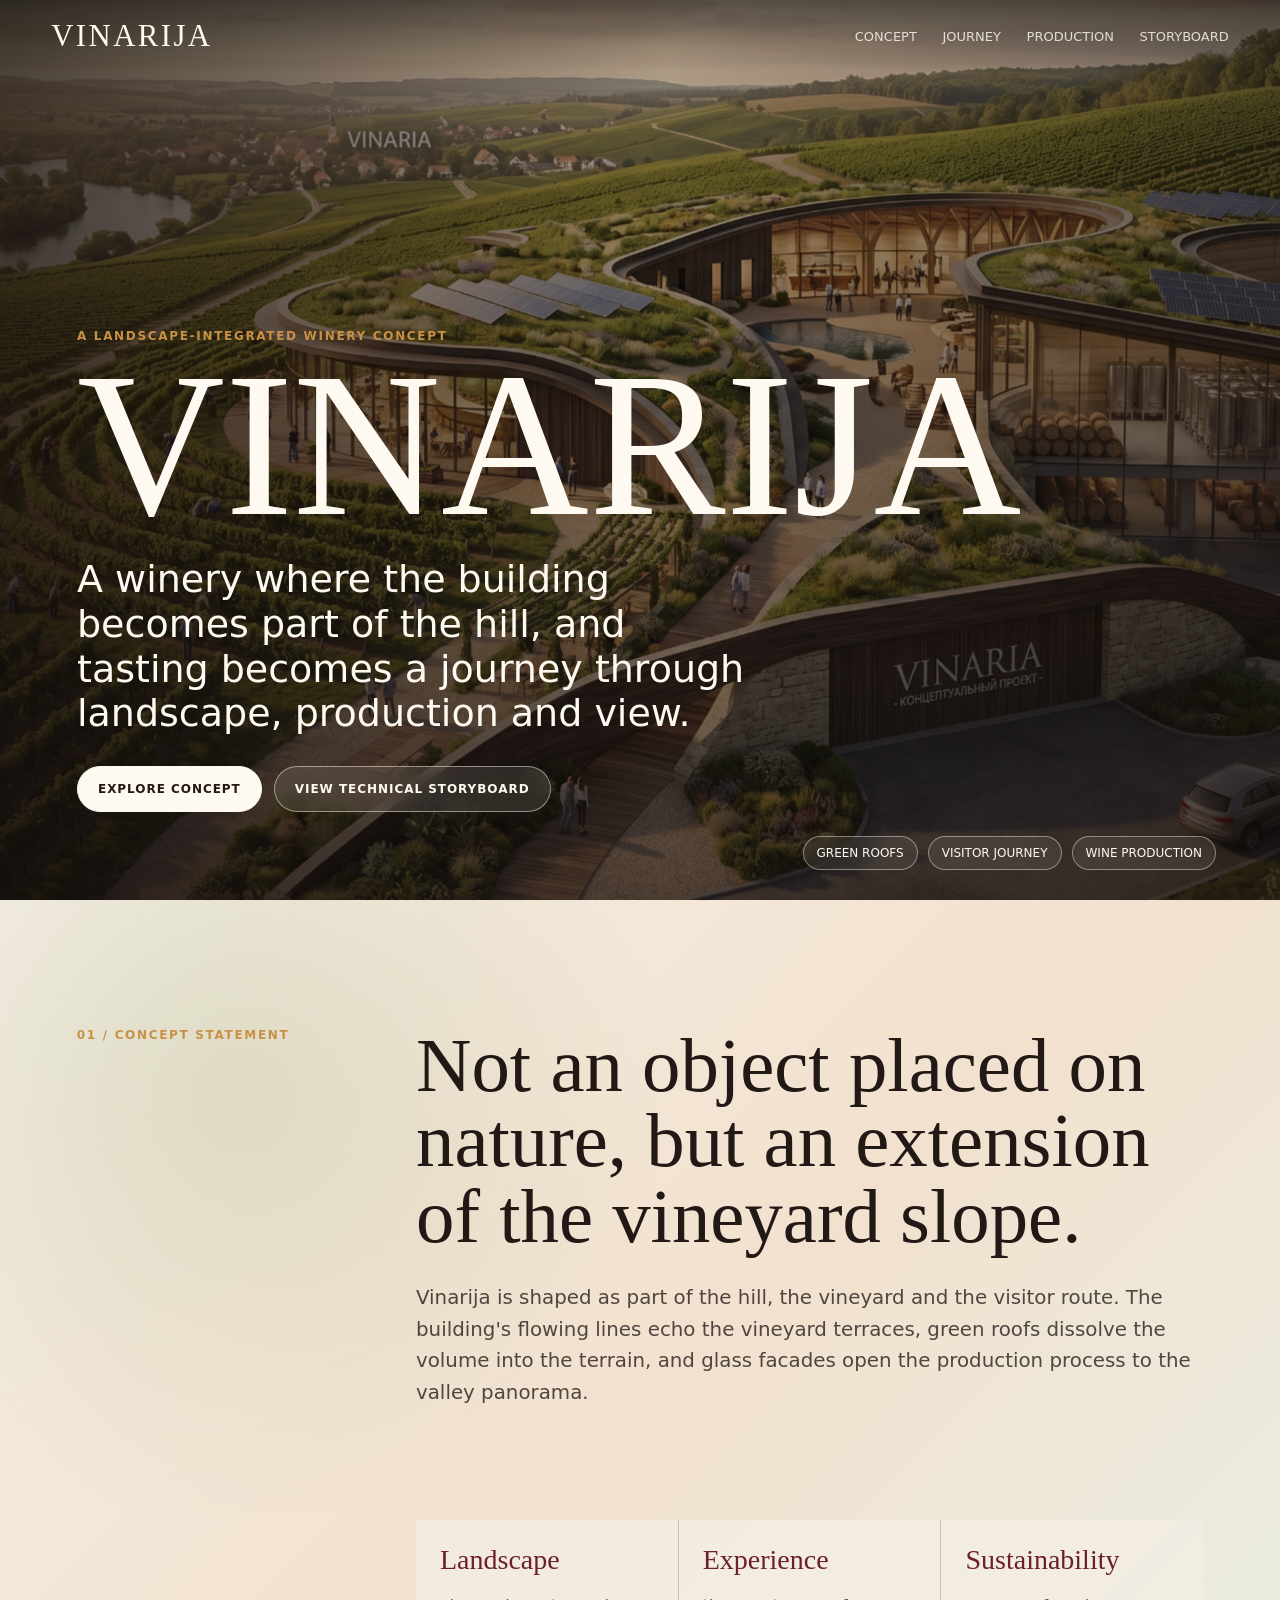
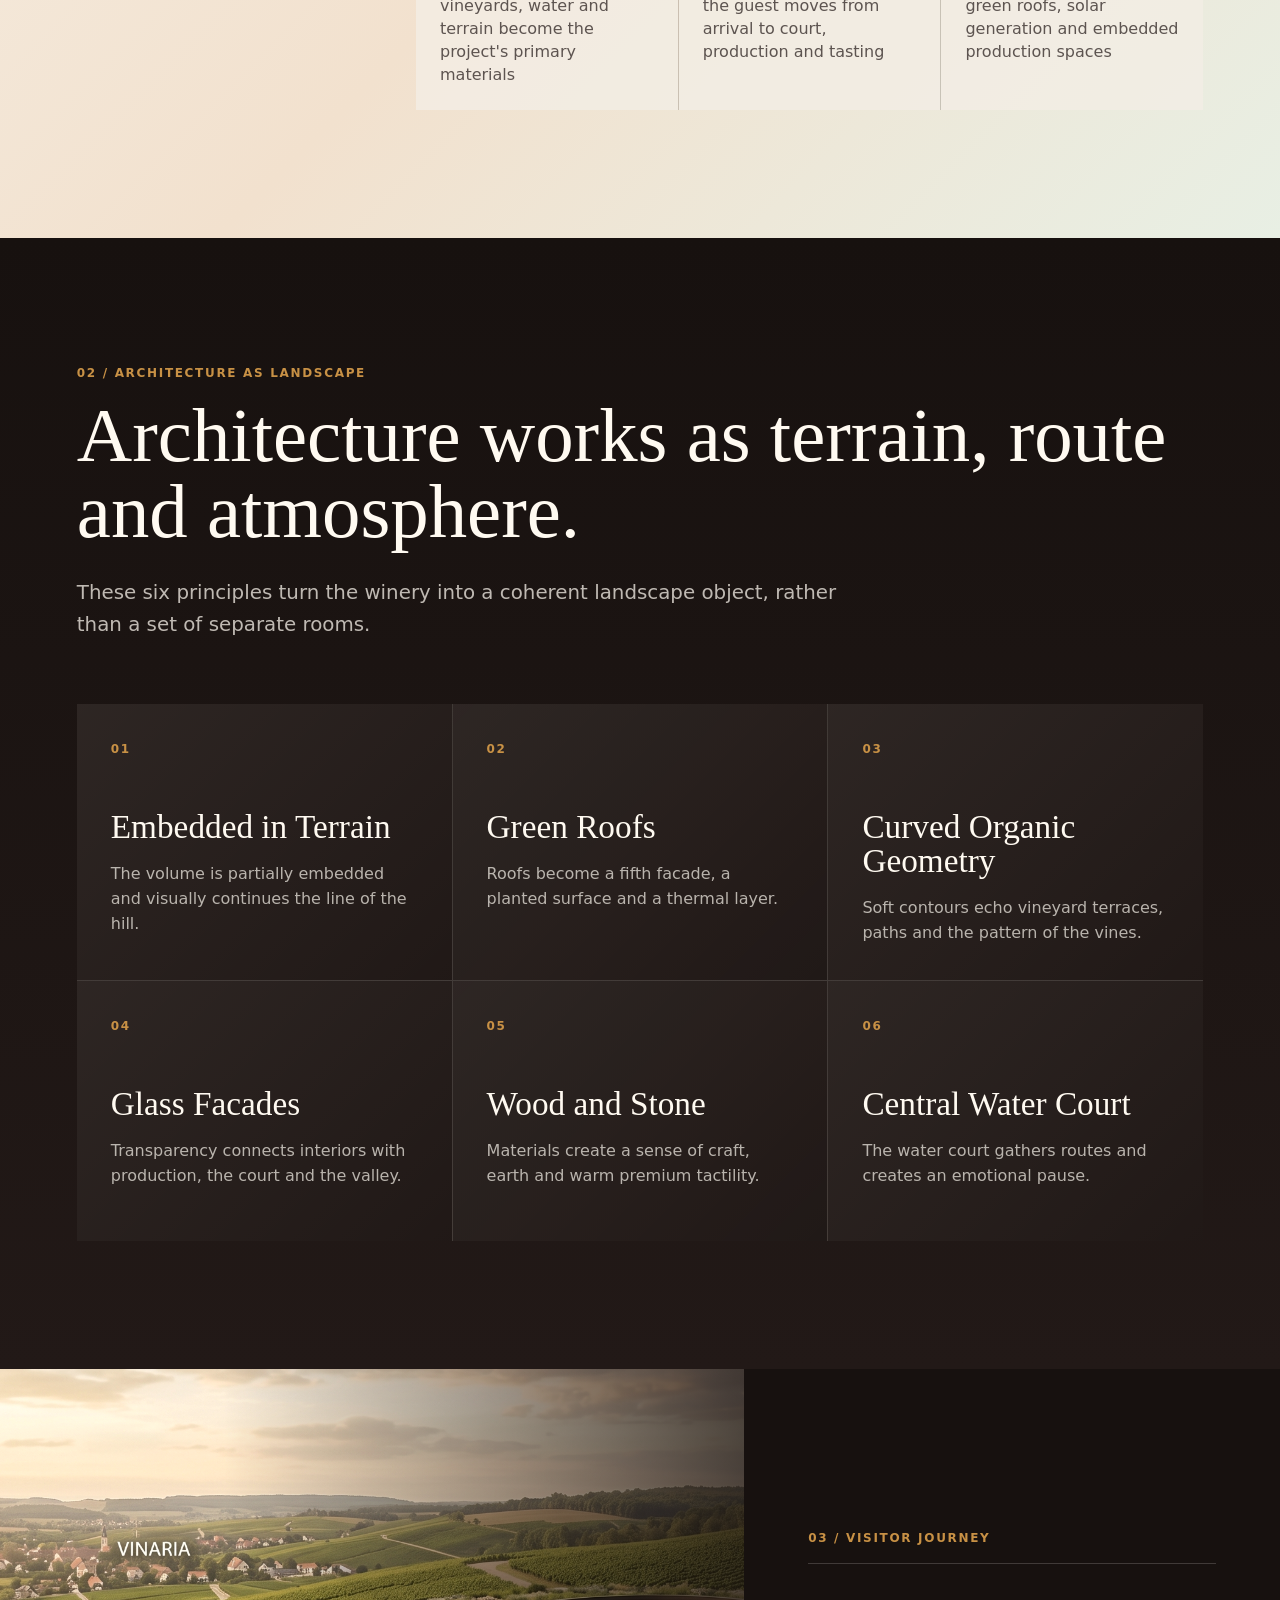
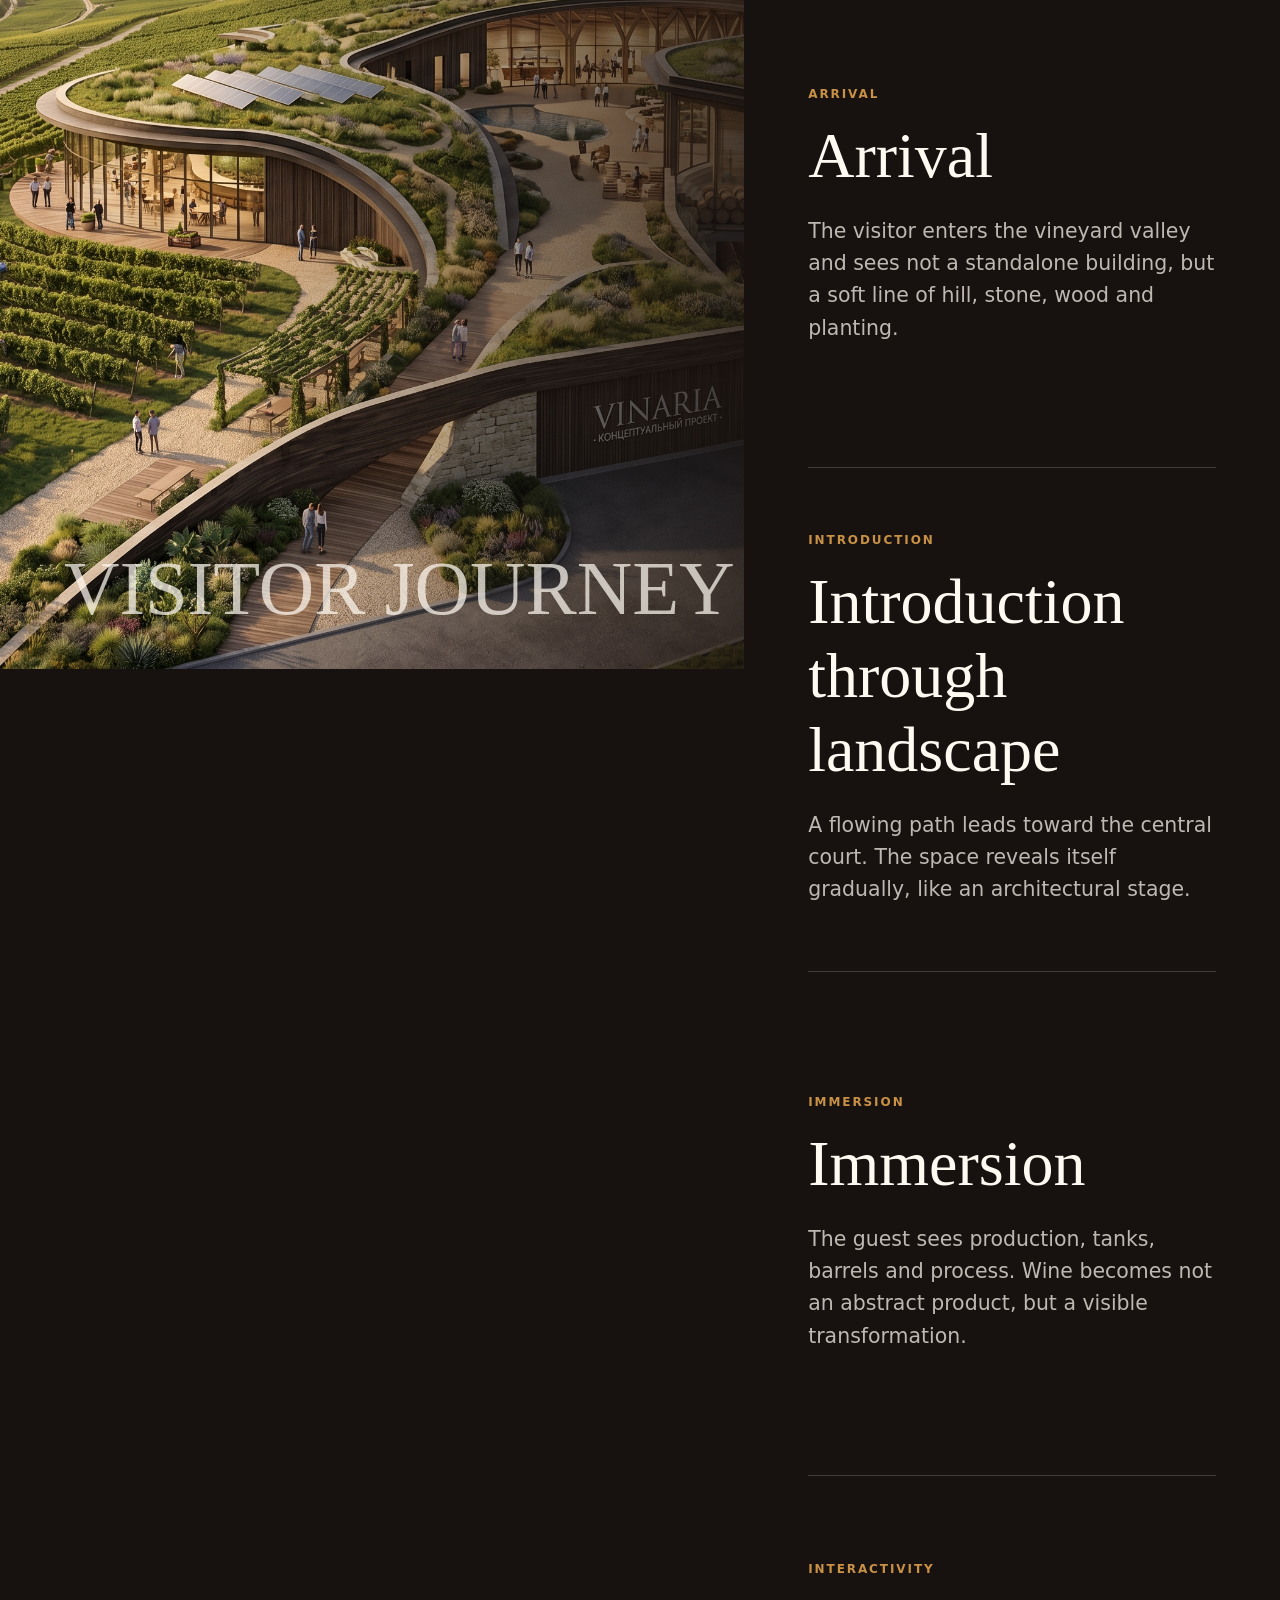
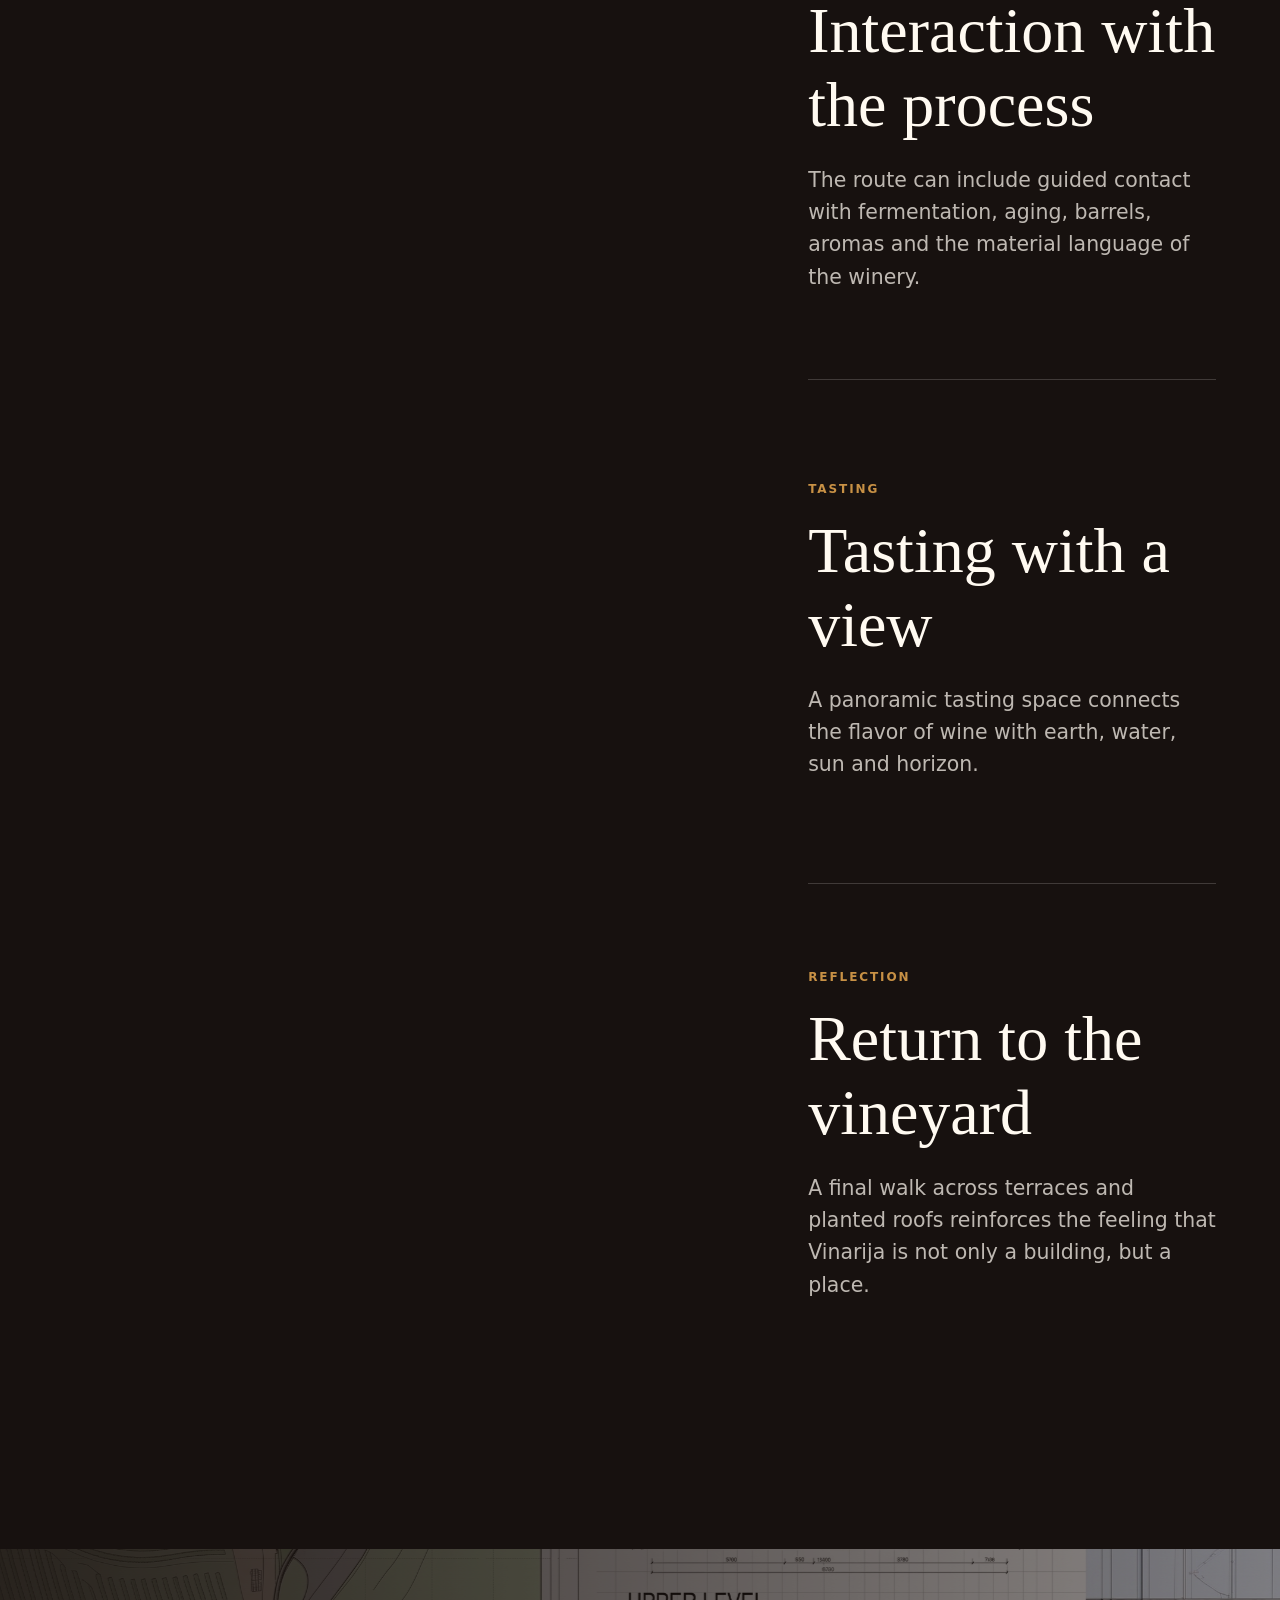
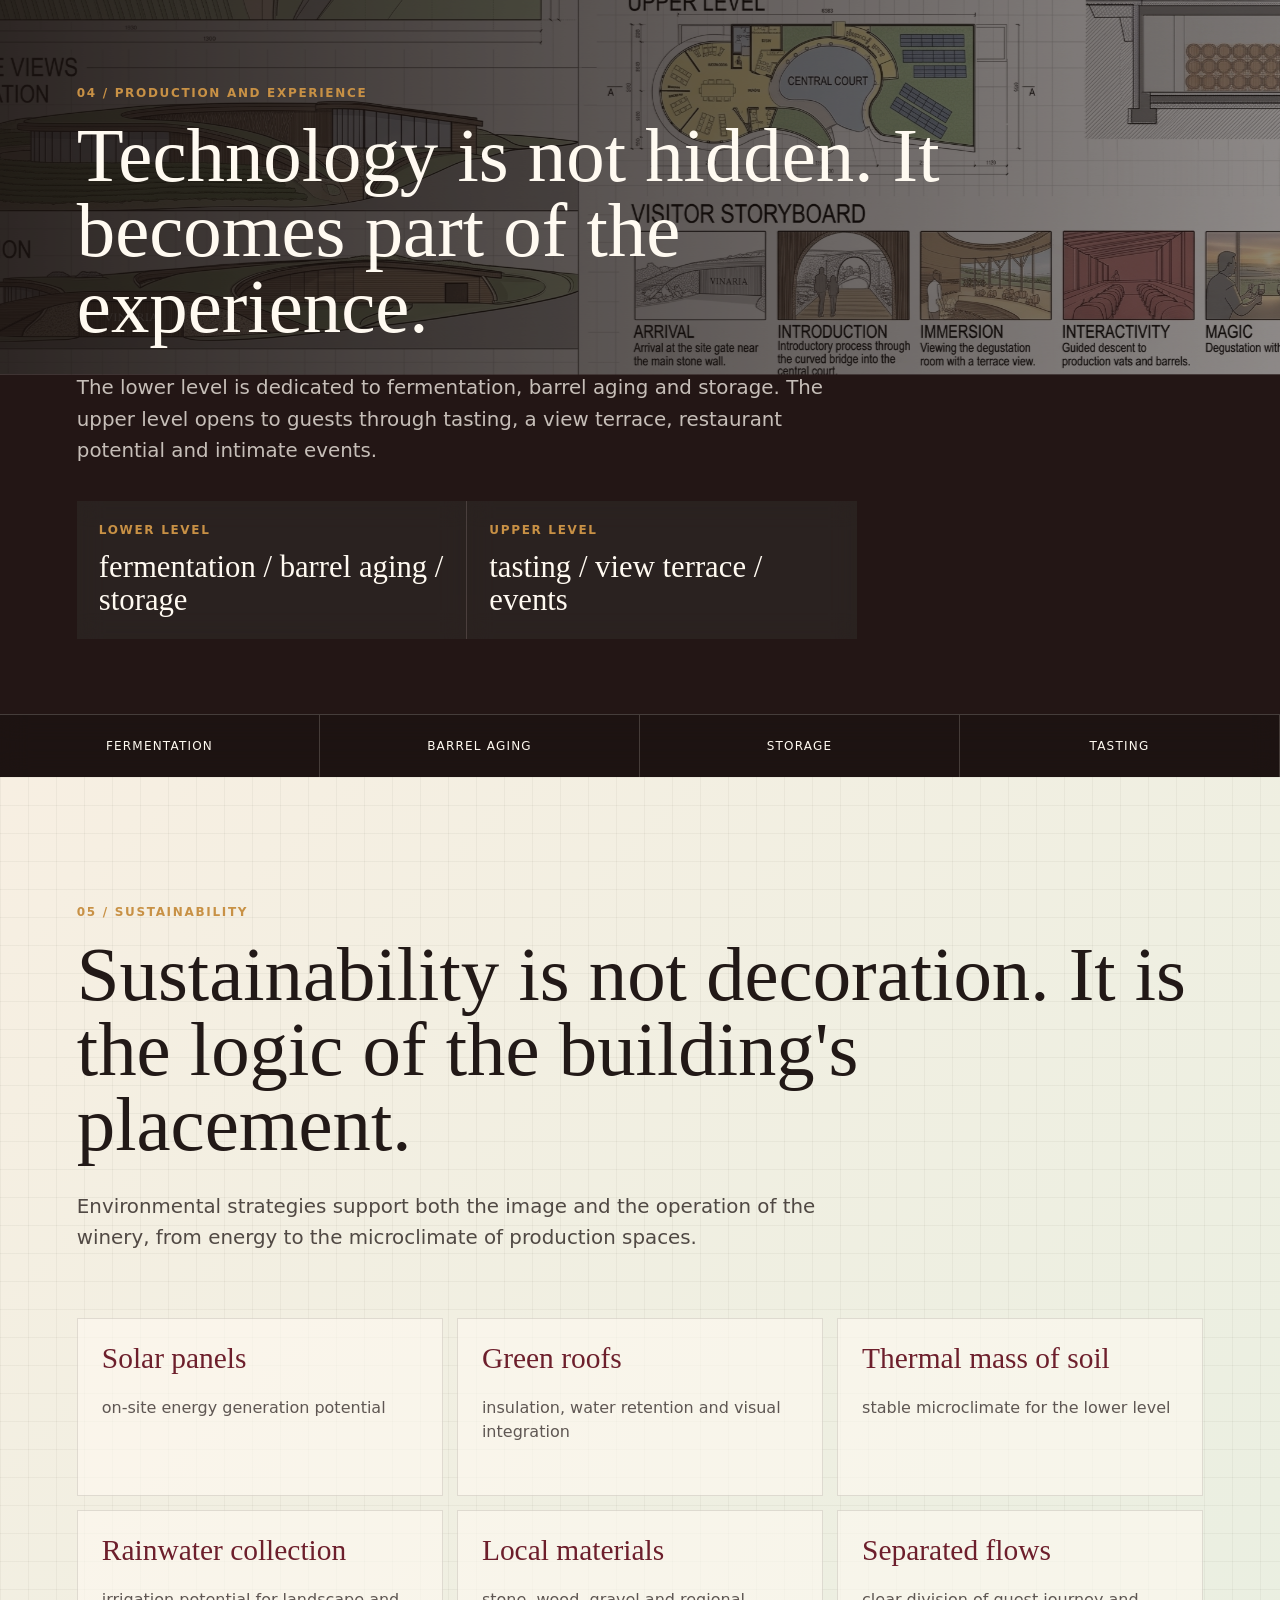
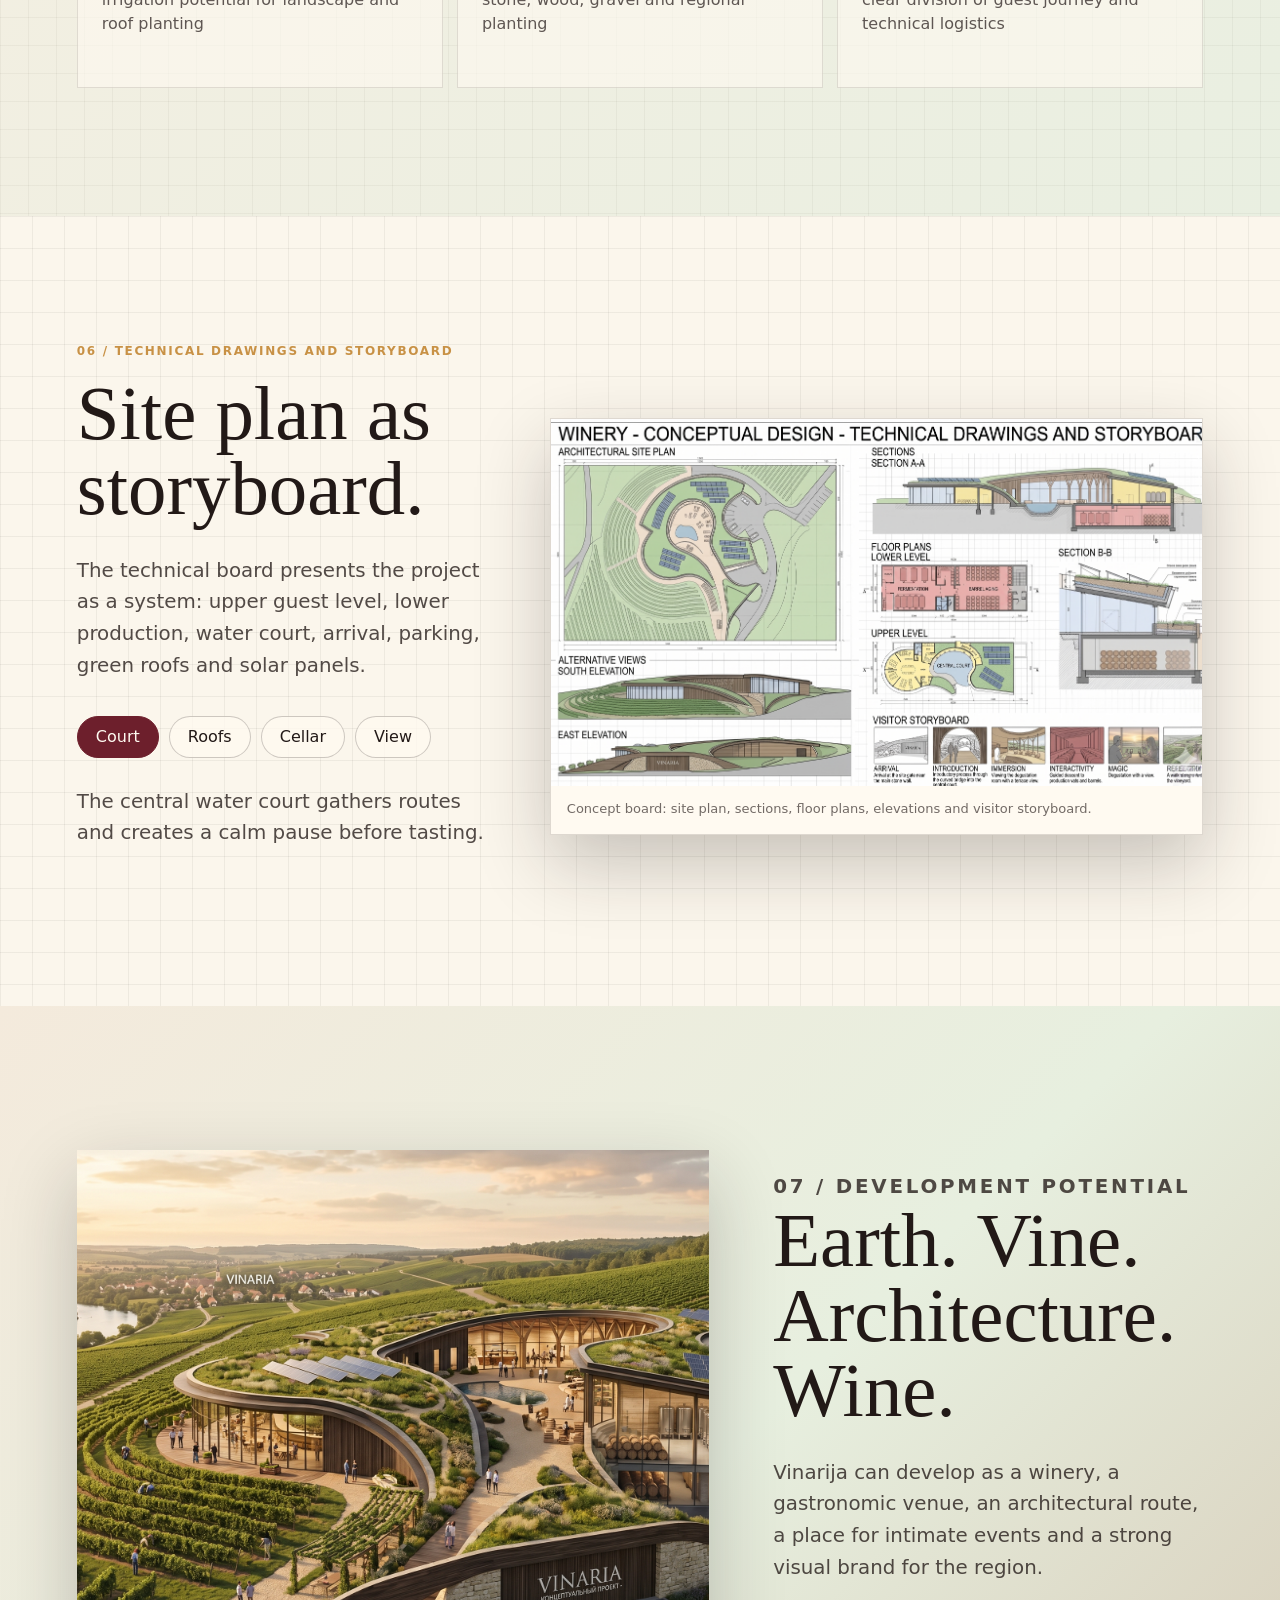
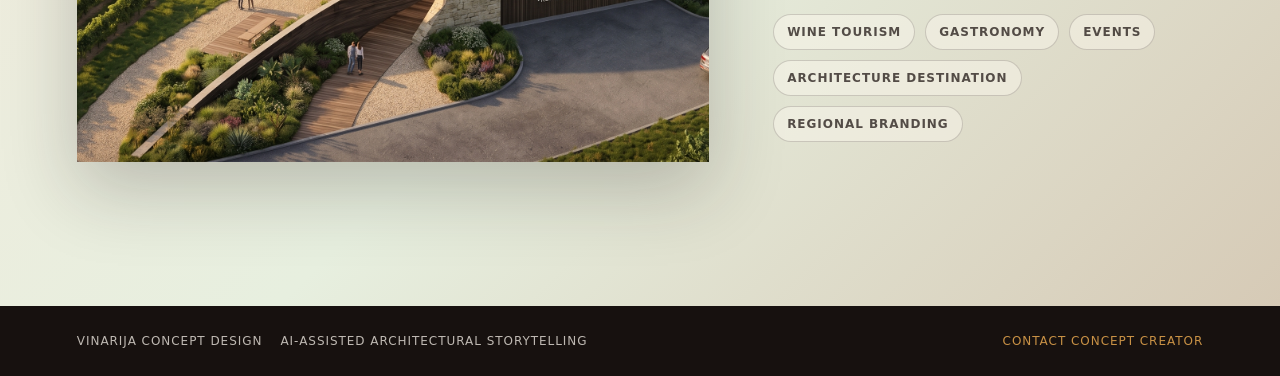
==== commit 2c1aacac: "feat: add favicon and update hero section to use auto-playing background video with poster image" ====
--- a/index.html
+++ b/index.html
@@ -4,6 +4,7 @@
     <meta charset="utf-8" />
     <meta name="viewport" content="width=device-width, initial-scale=1" />
     <title>Vinarija | Landscape-Integrated Winery Concept in Serbia</title>
+    <link rel="icon" type="image/png" href="assets/images/favicon.png" />
     <meta
       name="description"
       content="Exploring Vinarija: A modern architectural concept of a winery integrated into the Balkan landscape. Sustainable design for Serbian viticulture."
@@ -70,12 +71,16 @@
 
     <main id="top">
       <section class="hero" data-parallax-root>
-        <img
+        <video
           class="hero-bg"
-          src="assets/images/vinarija-hero-panorama.png"
-          alt="Panoramic view of the Vinarija conceptual winery among vineyards"
+          src="assets/images/video.mp4"
+          poster="assets/images/vinarija-hero-panorama.png"
+          autoplay
+          muted
+          loop
+          playsinline
           data-parallax="0.18"
-        />
+        ></video>
         <div class="hero-vignette" aria-hidden="true"></div>
         <div class="hero-content" data-parallax="-0.06">
           <p class="kicker">A Landscape-Integrated Winery Concept</p>
